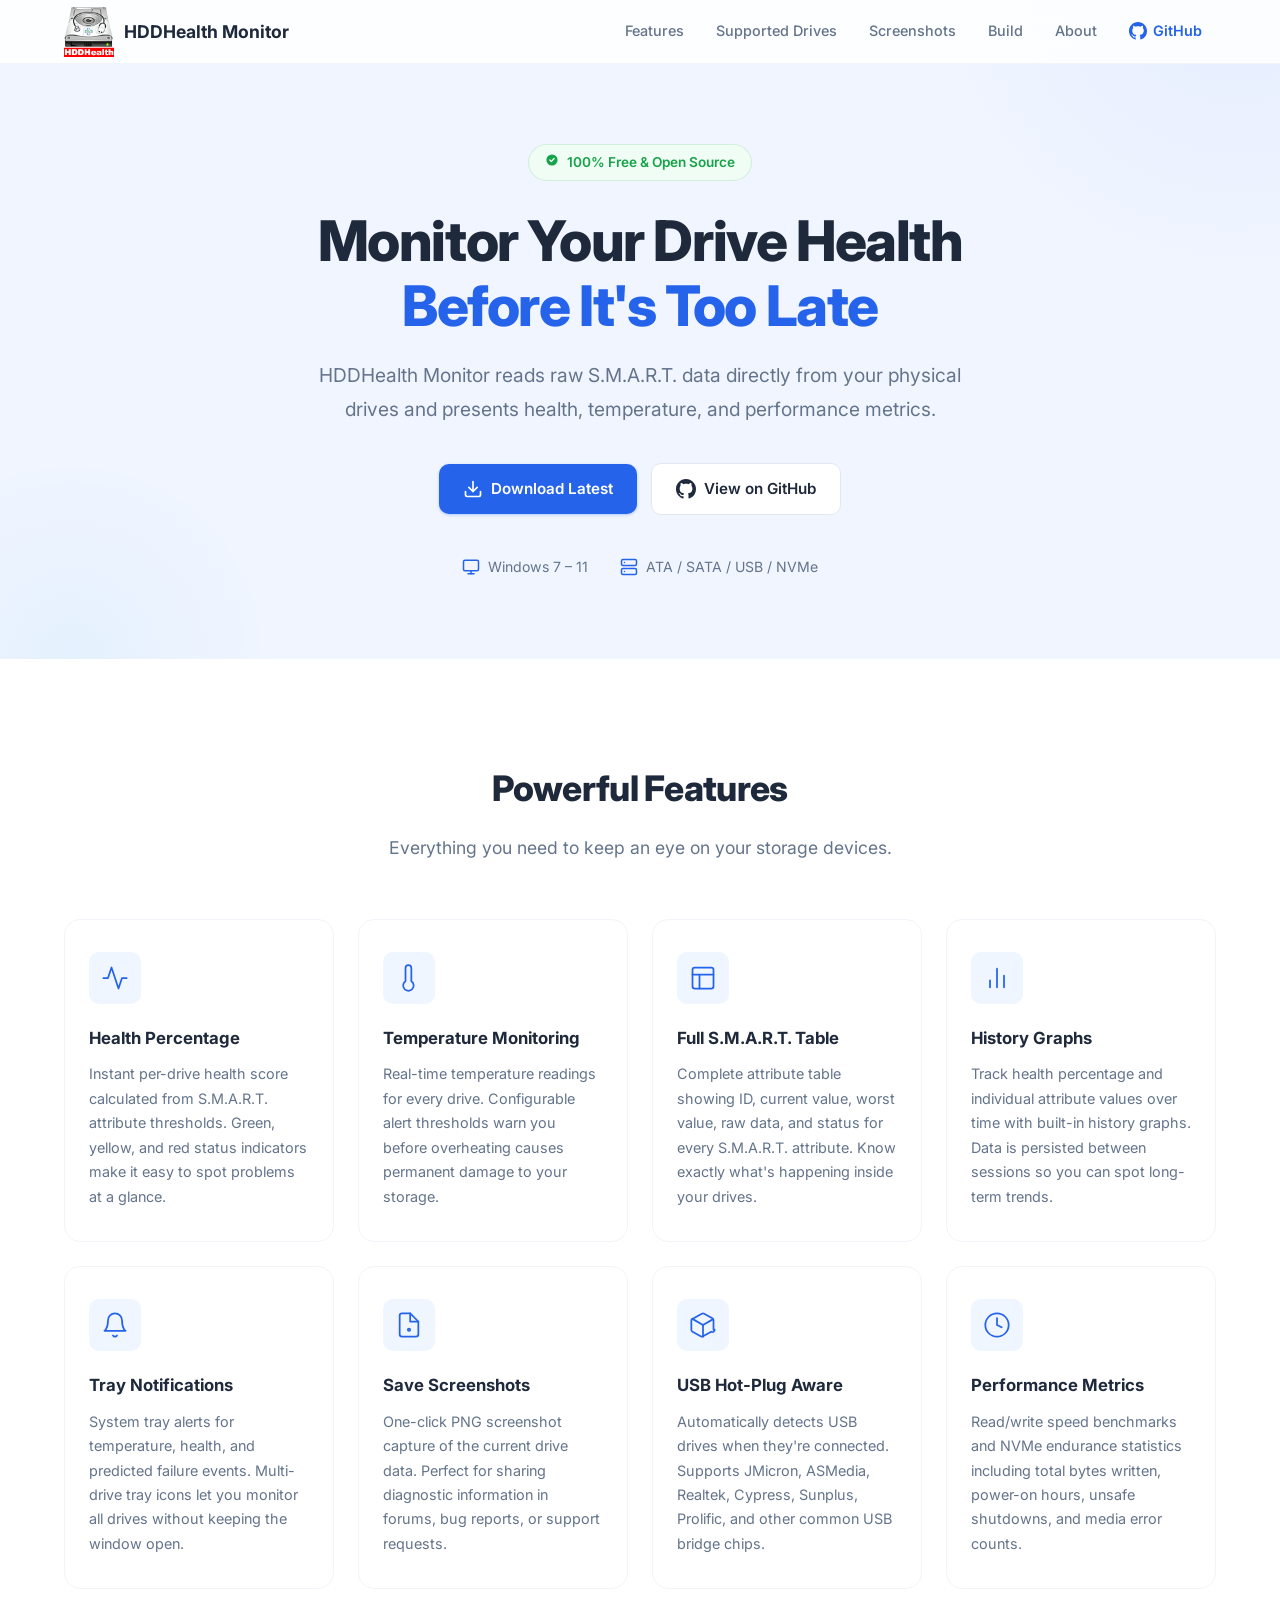
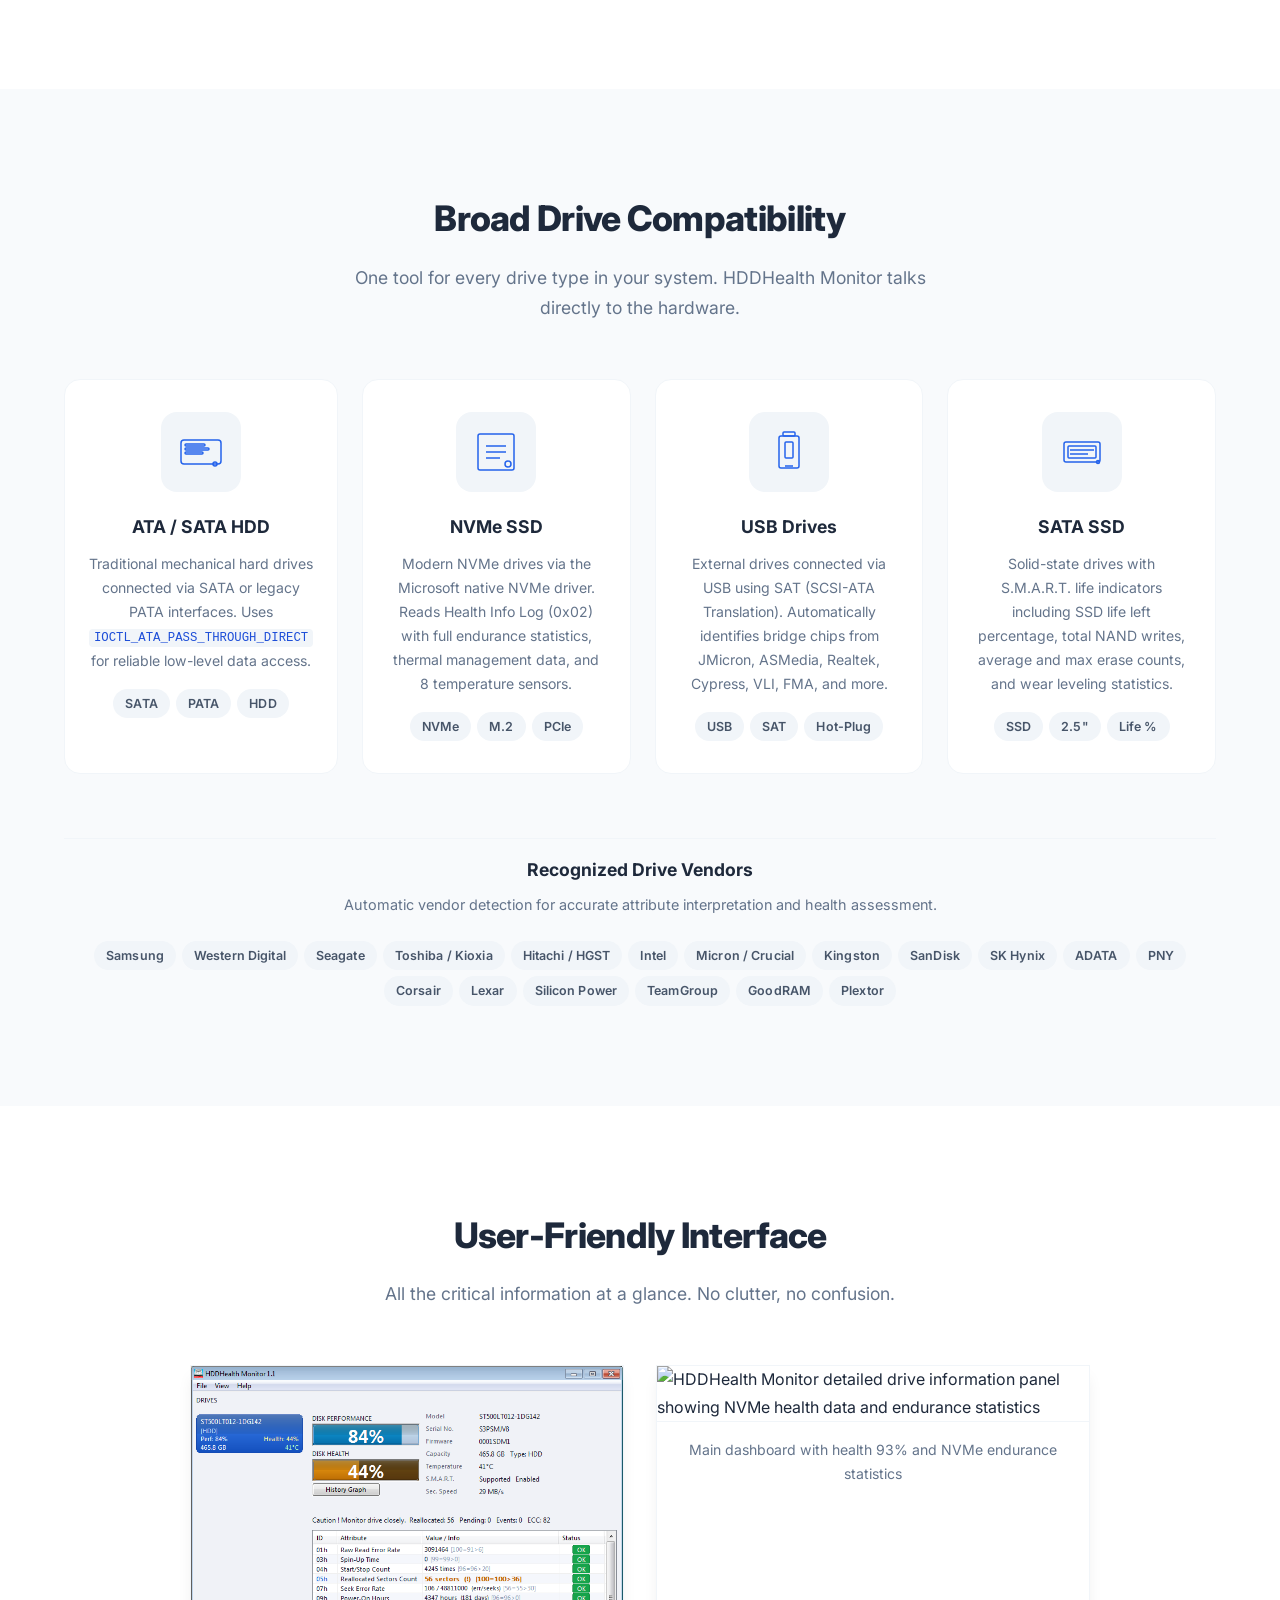
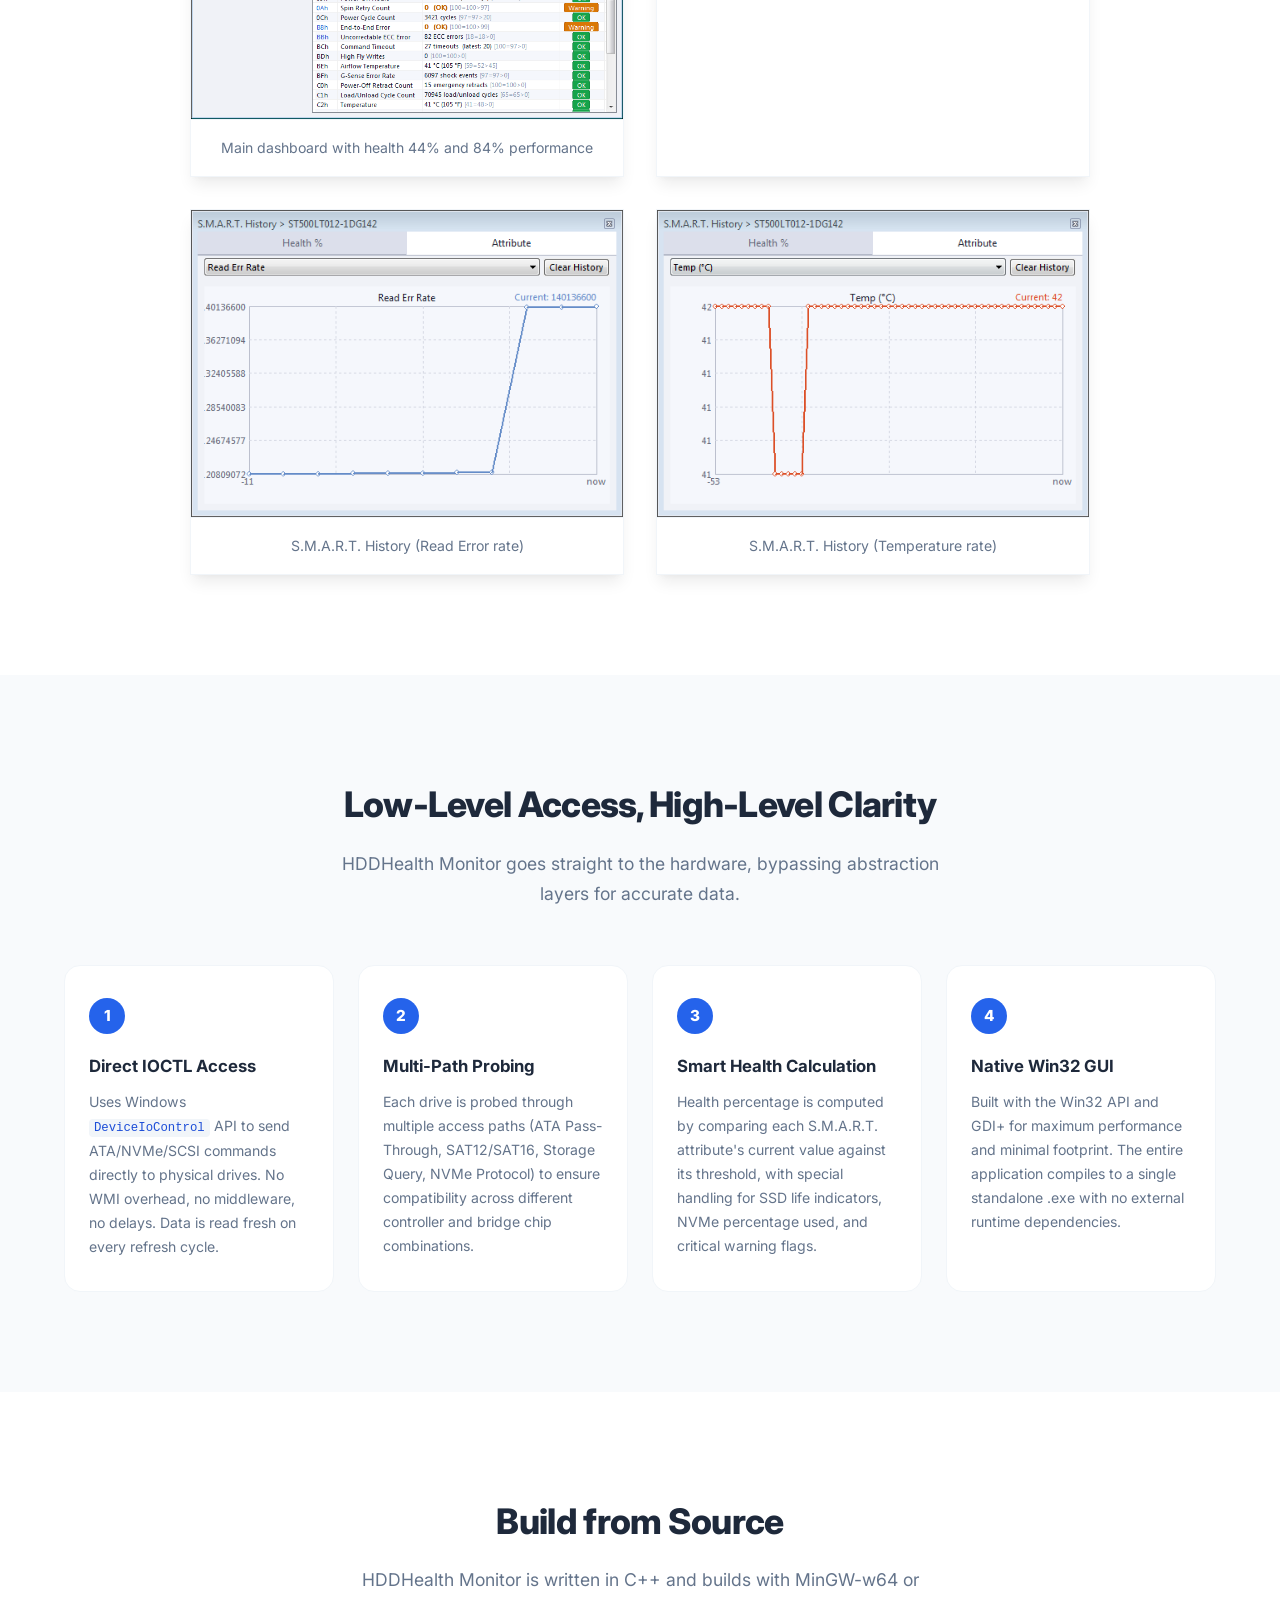
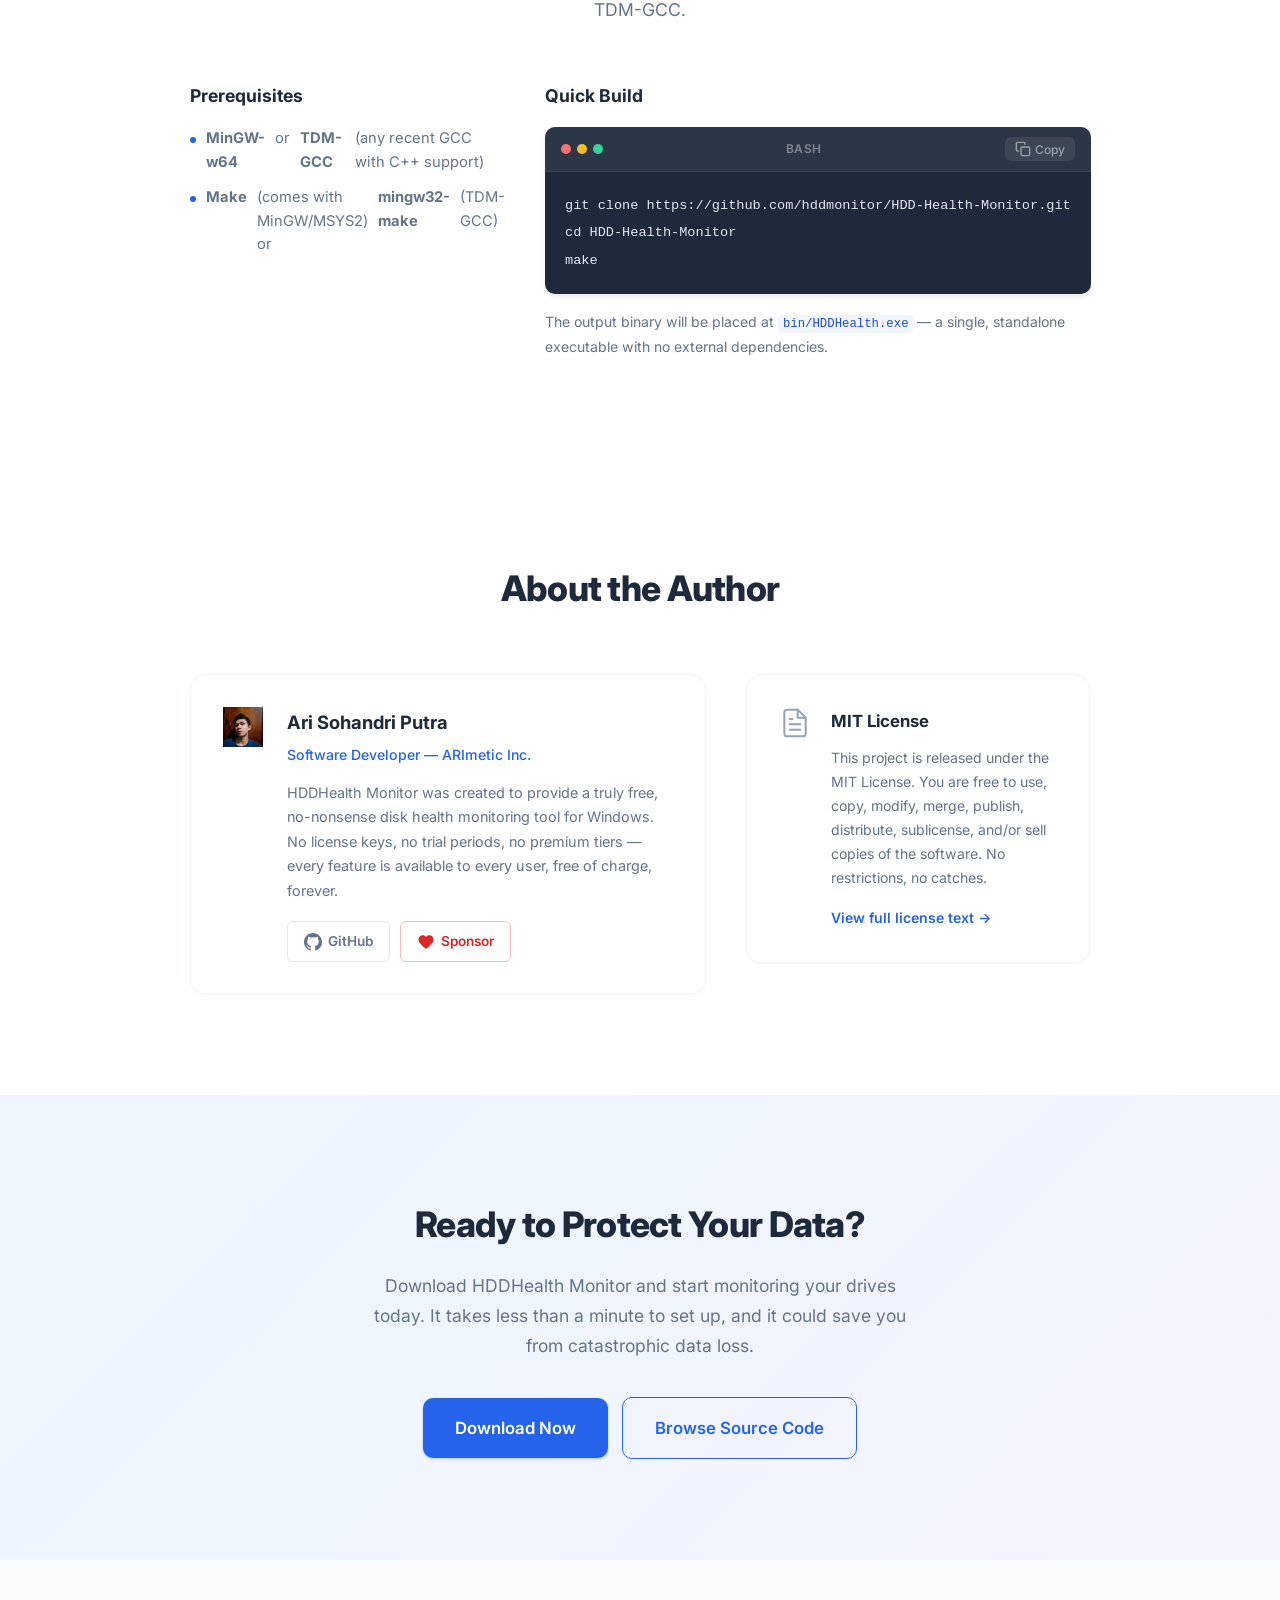
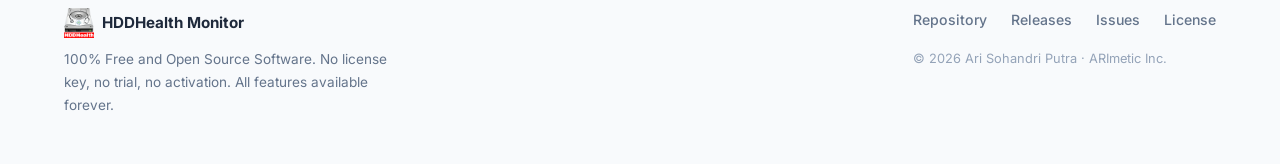
==== index.html @ 13bde9e0 "new web 1.1" ====
<!DOCTYPE html>
<html lang="en">
<head>
  <meta charset="UTF-8" />
  <meta name="viewport" content="width=device-width, initial-scale=1.0" />
  <meta http-equiv="X-UA-Compatible" content="IE=edge" />
  <title>Free Open-Source S.M.A.R.T. Health Monitor for Windows - HDDHealth Monitor</title>
  <meta name="description" content="HDDHealth Monitor is a 100% free and open-source Windows utility that reads raw S.M.A.R.T. data from ATA/SATA, USB, and NVMe drives. Monitor disk health, temperature, and performance with real-time alerts and history graphs." />
  <meta name="keywords" content="HDD health monitor, S.M.A.R.T., disk health, NVMe monitor, SSD health, hard drive monitor, Windows disk utility, open source, free disk health, ATA SMART, USB drive monitor, disk temperature" />
  <meta name="author" content="Ari Sohandri Putra" />
  <meta name="robots" content="index, follow" />
  <link rel="canonical" href="https://hddmonitor.github.io/" />
  <link rel="icon" type="image/png" href="logo.png">
  <meta property="og:type" content="website" />
  <meta property="og:url" content="https://hddmonitor.github.io/" />
  <meta property="og:title" content="HDDHealth Monitor — Free Open-Source S.M.A.R.T. Health Monitor" />
  <meta property="og:description" content="Monitor ATA/SATA, USB, and NVMe drive health with S.M.A.R.T. data. 100% free and open-source for Windows." />
  <meta property="og:image" content="https://hddmonitor.github.io/mainwindow.png" />
  <meta property="og:site_name" content="HDDHealth Monitor" />
  <meta name="twitter:card" content="summary_large_image" />
  <meta name="twitter:title" content="HDDHealth Monitor — Free Open-Source S.M.A.R.T. Health Monitor" />
  <meta name="twitter:description" content="Monitor ATA/SATA, USB, and NVMe drive health with S.M.A.R.T. data. 100% free and open-source for Windows." />
  <script type="application/ld+json">
  {
    "@context": "https://schema.org",
    "@type": "SoftwareApplication",
    "name": "HDDHealth Monitor",
    "applicationCategory": "UtilitiesApplication",
    "operatingSystem": "Windows 7 or later",
    "description": "A free and open-source Windows utility that reads raw S.M.A.R.T. data from physical drives and presents health, temperature, and performance metrics through a clean modern GUI.",
    "author": {
      "@type": "Person",
      "name": "Ari Sohandri Putra",
      "url": "https://github.com/arisohandriputra"
    },
    "license": "https://opensource.org/licenses/MIT",
    "programmingLanguage": "C++",
    "offers": {
      "@type": "Offer",
      "price": "0",
      "priceCurrency": "USD"
    },
    "isAccessibleForFree": true,
    "softwareVersion": "1.0",
    "url": "https://hddmonitor.github.io/",
    "screenshot": "https://github.com/user-attachments/assets/974c3d26-8544-43a2-957b-915e312c5bc6"
  }
  </script>

  <link rel="icon" type="image/x-icon" href="favicon.ico" />
  <link rel="stylesheet" href="style.css" />
  <link rel="preconnect" href="https://fonts.googleapis.com" />
  <link rel="preconnect" href="https://fonts.gstatic.com" crossorigin />
  <link href="https://fonts.googleapis.com/css2?family=Inter:wght@400;500;600;700;800&display=swap" rel="stylesheet" />
</head>
<body>
  <a href="#main-content" class="skip-link">Skip to main content</a>
  <nav class="navbar" id="navbar" role="navigation" aria-label="Main navigation">
    <div class="container nav-container">
      <a href="#" class="nav-brand" aria-label="HDDHealth Monitor Home">
        <img src="logo.png" width="50">
        <span class="nav-title">HDDHealth Monitor</span>
      </a>

      <button class="nav-toggle" id="navToggle" aria-label="Toggle navigation menu" aria-expanded="false" aria-controls="navMenu">
        <span class="hamburger"></span>
      </button>

      <ul class="nav-menu" id="navMenu" role="menubar">
        <li role="none"><a href="#features" class="nav-link" role="menuitem">Features</a></li>
        <li role="none"><a href="#drives" class="nav-link" role="menuitem">Supported Drives</a></li>
        <li role="none"><a href="#screenshots" class="nav-link" role="menuitem">Screenshots</a></li>
        <li role="none"><a href="#build" class="nav-link" role="menuitem">Build</a></li>
        <li role="none"><a href="#about" class="nav-link" role="menuitem">About</a></li>
        <li role="none">
          <a href="https://github.com/hddmonitor/HDD-Health-Monitor" class="nav-link nav-cta" role="menuitem" target="_blank" rel="noopener noreferrer">
            <svg viewBox="0 0 24 24" width="18" height="18" fill="currentColor" aria-hidden="true"><path d="M12 0C5.37 0 0 5.37 0 12c0 5.31 3.435 9.795 8.205 11.385.6.105.825-.255.825-.57 0-.285-.015-1.23-.015-2.235-3.015.555-3.795-.735-4.035-1.41-.135-.345-.72-1.41-1.23-1.695-.42-.225-1.02-.78-.015-.795.945-.015 1.62.87 1.845 1.23 1.08 1.815 2.805 1.305 3.495.99.105-.78.42-1.305.765-1.605-2.67-.3-5.46-1.335-5.46-5.925 0-1.305.465-2.385 1.23-3.225-.12-.3-.54-1.53.12-3.18 0 0 1.005-.315 3.3 1.23.96-.27 1.98-.405 3-.405s2.04.135 3 .405c2.295-1.56 3.3-1.23 3.3-1.23.66 1.65.24 2.88.12 3.18.765.84 1.23 1.905 1.23 3.225 0 4.605-2.805 5.625-5.475 5.925.435.375.81 1.095.81 2.22 0 1.605-.015 2.895-.015 3.3 0 .315.225.69.825.57A12.02 12.02 0 0024 12c0-6.63-5.37-12-12-12z"/></svg>
            GitHub
          </a>
        </li>
      </ul>
    </div>
  </nav>

  <!-- Main Content -->
  <main id="main-content">
    <!-- Hero Section -->
    <section class="hero" id="hero" aria-labelledby="hero-title">
      <div class="container">
        <div class="hero-badge">
          <span class="badge-icon" aria-hidden="true">
            <svg viewBox="0 0 20 20" width="14" height="14" fill="currentColor"><path fill-rule="evenodd" d="M10 18a8 8 0 100-16 8 8 0 000 16zm3.707-9.293a1 1 0 00-1.414-1.414L9 10.586 7.707 9.293a1 1 0 00-1.414 1.414l2 2a1 1 0 001.414 0l4-4z" clip-rule="evenodd"/></svg>
          </span>
          100% Free &amp; Open Source
        </div>

        <h1 class="hero-title" id="hero-title">
          Monitor Your Drive Health<br />
          <span class="hero-title-accent">Before It's Too Late</span>
        </h1>

        <p class="hero-subtitle">
          HDDHealth Monitor reads raw S.M.A.R.T. data directly from your physical drives
          and presents health, temperature, and performance metrics.
        </p>

        <div class="hero-actions">
          <a href="https://github.com/hddmonitor/HDD-Health-Monitor/releases" class="btn btn-primary" target="_blank" rel="noopener noreferrer">
            <svg viewBox="0 0 24 24" width="20" height="20" fill="none" stroke="currentColor" stroke-width="2" stroke-linecap="round" stroke-linejoin="round" aria-hidden="true"><path d="M21 15v4a2 2 0 01-2 2H5a2 2 0 01-2-2v-4"/><polyline points="7 10 12 15 17 10"/><line x1="12" y1="15" x2="12" y2="3"/></svg>
            Download Latest
          </a>
          <a href="https://github.com/hddmonitor/HDD-Health-Monitor" class="btn btn-secondary" target="_blank" rel="noopener noreferrer">
            <svg viewBox="0 0 24 24" width="20" height="20" fill="currentColor" aria-hidden="true"><path d="M12 0C5.37 0 0 5.37 0 12c0 5.31 3.435 9.795 8.205 11.385.6.105.825-.255.825-.57 0-.285-.015-1.23-.015-2.235-3.015.555-3.795-.735-4.035-1.41-.135-.345-.72-1.41-1.23-1.695-.42-.225-1.02-.78-.015-.795.945-.015 1.62.87 1.845 1.23 1.08 1.815 2.805 1.305 3.495.99.105-.78.42-1.305.765-1.605-2.67-.3-5.46-1.335-5.46-5.925 0-1.305.465-2.385 1.23-3.225-.12-.3-.54-1.53.12-3.18 0 0 1.005-.315 3.3 1.23.96-.27 1.98-.405 3-.405s2.04.135 3 .405c2.295-1.56 3.3-1.23 3.3-1.23.66 1.65.24 2.88.12 3.18.765.84 1.23 1.905 1.23 3.225 0 4.605-2.805 5.625-5.475 5.925.435.375.81 1.095.81 2.22 0 1.605-.015 2.895-.015 3.3 0 .315.225.69.825.57A12.02 12.02 0 0024 12c0-6.63-5.37-12-12-12z"/></svg>
            View on GitHub
          </a>
        </div>

        <div class="hero-meta">
          <div class="hero-meta-item">
            <svg viewBox="0 0 24 24" width="18" height="18" fill="none" stroke="currentColor" stroke-width="2" stroke-linecap="round" stroke-linejoin="round" aria-hidden="true"><rect x="2" y="3" width="20" height="14" rx="2" ry="2"/><line x1="8" y1="21" x2="16" y2="21"/><line x1="12" y1="17" x2="12" y2="21"/></svg>
            <span>Windows 7 &ndash; 11</span>
          </div>
          <div class="hero-meta-item">
            <svg viewBox="0 0 24 24" width="18" height="18" fill="none" stroke="currentColor" stroke-width="2" stroke-linecap="round" stroke-linejoin="round" aria-hidden="true"><rect x="2" y="2" width="20" height="8" rx="2" ry="2"/><rect x="2" y="14" width="20" height="8" rx="2" ry="2"/><line x1="6" y1="6" x2="6.01" y2="6"/><line x1="6" y1="18" x2="6.01" y2="18"/></svg>
            <span>ATA / SATA / USB / NVMe</span>
          </div>
        </div>
      </div>
    </section>

    <!-- Features Section -->
    <section class="features" id="features" aria-labelledby="features-title">
      <div class="container">
        <div class="section-header">
          <h2 class="section-title" id="features-title">Powerful Features</h2>
          <p class="section-subtitle">Everything you need to keep an eye on your storage devices.</p>
        </div>

        <div class="features-grid">
          <!-- Feature 1 -->
          <article class="feature-card">
            <div class="feature-icon" aria-hidden="true">
              <svg viewBox="0 0 24 24" width="28" height="28" fill="none" stroke="currentColor" stroke-width="1.5" stroke-linecap="round" stroke-linejoin="round"><path d="M22 12h-4l-3 9L9 3l-3 9H2"/></svg>
            </div>
            <h3 class="feature-title">Health Percentage</h3>
            <p class="feature-desc">Instant per-drive health score calculated from S.M.A.R.T. attribute thresholds. Green, yellow, and red status indicators make it easy to spot problems at a glance.</p>
          </article>

          <!-- Feature 2 -->
          <article class="feature-card">
            <div class="feature-icon" aria-hidden="true">
              <svg viewBox="0 0 24 24" width="28" height="28" fill="none" stroke="currentColor" stroke-width="1.5" stroke-linecap="round" stroke-linejoin="round"><path d="M14 14.76V3.5a2.5 2.5 0 00-5 0v11.26a4.5 4.5 0 105 0z"/></svg>
            </div>
            <h3 class="feature-title">Temperature Monitoring</h3>
            <p class="feature-desc">Real-time temperature readings for every drive. Configurable alert thresholds warn you before overheating causes permanent damage to your storage.</p>
          </article>

          <!-- Feature 3 -->
          <article class="feature-card">
            <div class="feature-icon" aria-hidden="true">
              <svg viewBox="0 0 24 24" width="28" height="28" fill="none" stroke="currentColor" stroke-width="1.5" stroke-linecap="round" stroke-linejoin="round"><rect x="3" y="3" width="18" height="18" rx="2"/><path d="M3 9h18M9 21V9"/></svg>
            </div>
            <h3 class="feature-title">Full S.M.A.R.T. Table</h3>
            <p class="feature-desc">Complete attribute table showing ID, current value, worst value, raw data, and status for every S.M.A.R.T. attribute. Know exactly what's happening inside your drives.</p>
          </article>

          <!-- Feature 4 -->
          <article class="feature-card">
            <div class="feature-icon" aria-hidden="true">
              <svg viewBox="0 0 24 24" width="28" height="28" fill="none" stroke="currentColor" stroke-width="1.5" stroke-linecap="round" stroke-linejoin="round"><path d="M18 20V10M12 20V4M6 20v-6"/></svg>
            </div>
            <h3 class="feature-title">History Graphs</h3>
            <p class="feature-desc">Track health percentage and individual attribute values over time with built-in history graphs. Data is persisted between sessions so you can spot long-term trends.</p>
          </article>

          <!-- Feature 5 -->
          <article class="feature-card">
            <div class="feature-icon" aria-hidden="true">
              <svg viewBox="0 0 24 24" width="28" height="28" fill="none" stroke="currentColor" stroke-width="1.5" stroke-linecap="round" stroke-linejoin="round"><path d="M18 8A6 6 0 006 8c0 7-3 9-3 9h18s-3-2-3-9"/><path d="M13.73 21a2 2 0 01-3.46 0"/></svg>
            </div>
            <h3 class="feature-title">Tray Notifications</h3>
            <p class="feature-desc">System tray alerts for temperature, health, and predicted failure events. Multi-drive tray icons let you monitor all drives without keeping the window open.</p>
          </article>

          <!-- Feature 6 -->
          <article class="feature-card">
            <div class="feature-icon" aria-hidden="true">
              <svg viewBox="0 0 24 24" width="28" height="28" fill="none" stroke="currentColor" stroke-width="1.5" stroke-linecap="round" stroke-linejoin="round"><path d="M13 2H6a2 2 0 00-2 2v16a2 2 0 002 2h12a2 2 0 002-2V9z"/><polyline points="13 2 13 9 20 9"/><circle cx="12" cy="16" r="1"/></svg>
            </div>
            <h3 class="feature-title">Save Screenshots</h3>
            <p class="feature-desc">One-click PNG screenshot capture of the current drive data. Perfect for sharing diagnostic information in forums, bug reports, or support requests.</p>
          </article>

          <!-- Feature 7 -->
          <article class="feature-card">
            <div class="feature-icon" aria-hidden="true">
              <svg viewBox="0 0 24 24" width="28" height="28" fill="none" stroke="currentColor" stroke-width="1.5" stroke-linecap="round" stroke-linejoin="round"><path d="M21 16V8a2 2 0 00-1-1.73l-7-4a2 2 0 00-2 0l-7 4A2 2 0 002 8v8a2 2 0 001 1.73l7 4a2 2 0 002 0l7-4A2 2 0 0022 16z"/><polyline points="3.27 6.96 12 12.01 20.73 6.96"/><line x1="12" y1="22.08" x2="12" y2="12"/></svg>
            </div>
            <h3 class="feature-title">USB Hot-Plug Aware</h3>
            <p class="feature-desc">Automatically detects USB drives when they're connected. Supports JMicron, ASMedia, Realtek, Cypress, Sunplus, Prolific, and other common USB bridge chips.</p>
          </article>

          <!-- Feature 8 -->
          <article class="feature-card">
            <div class="feature-icon" aria-hidden="true">
              <svg viewBox="0 0 24 24" width="28" height="28" fill="none" stroke="currentColor" stroke-width="1.5" stroke-linecap="round" stroke-linejoin="round"><circle cx="12" cy="12" r="10"/><polyline points="12 6 12 12 16 14"/></svg>
            </div>
            <h3 class="feature-title">Performance Metrics</h3>
            <p class="feature-desc">Read/write speed benchmarks and NVMe endurance statistics including total bytes written, power-on hours, unsafe shutdowns, and media error counts.</p>
          </article>
        </div>
      </div>
    </section>

    <!-- Supported Drives Section -->
    <section class="drives" id="drives" aria-labelledby="drives-title">
      <div class="container">
        <div class="section-header">
          <h2 class="section-title" id="drives-title">Broad Drive Compatibility</h2>
          <p class="section-subtitle">One tool for every drive type in your system. HDDHealth Monitor talks directly to the hardware.</p>
        </div>

        <div class="drives-grid">
          <!-- ATA/SATA -->
          <article class="drive-card">
            <div class="drive-icon" aria-hidden="true">
              <svg viewBox="0 0 48 48" width="48" height="48" fill="none" stroke="currentColor" stroke-width="1.5"><rect x="4" y="12" width="40" height="24" rx="3"/><circle cx="38" cy="36" r="2"/><rect x="8" y="16" width="20" height="2" rx="1"/><rect x="8" y="20" width="24" height="2" rx="1"/><rect x="8" y="24" width="18" height="2" rx="1"/></svg>
            </div>
            <h3 class="drive-title">ATA / SATA HDD</h3>
            <p class="drive-desc">Traditional mechanical hard drives connected via SATA or legacy PATA interfaces. Uses <code>IOCTL_ATA_PASS_THROUGH_DIRECT</code> for reliable low-level data access.</p>
            <div class="drive-tags">
              <span class="tag">SATA</span>
              <span class="tag">PATA</span>
              <span class="tag">HDD</span>
            </div>
          </article>

          <!-- NVMe -->
          <article class="drive-card">
            <div class="drive-icon" aria-hidden="true">
              <svg viewBox="0 0 48 48" width="48" height="48" fill="none" stroke="currentColor" stroke-width="1.5"><rect x="6" y="6" width="36" height="36" rx="2"/><path d="M14 18h20M14 24h20M14 30h14"/><circle cx="36" cy="36" r="3"/></svg>
            </div>
            <h3 class="drive-title">NVMe SSD</h3>
            <p class="drive-desc">Modern NVMe drives via the Microsoft native NVMe driver. Reads Health Info Log (0x02) with full endurance statistics, thermal management data, and 8 temperature sensors.</p>
            <div class="drive-tags">
              <span class="tag">NVMe</span>
              <span class="tag">M.2</span>
              <span class="tag">PCIe</span>
            </div>
          </article>

          <!-- USB -->
          <article class="drive-card">
            <div class="drive-icon" aria-hidden="true">
              <svg viewBox="0 0 48 48" width="48" height="48" fill="none" stroke="currentColor" stroke-width="1.5"><rect x="14" y="8" width="20" height="32" rx="2"/><rect x="18" y="4" width="12" height="4" rx="1"/><line x1="20" y1="38" x2="28" y2="38"/><rect x="20" y="14" width="8" height="16" rx="1"/></svg>
            </div>
            <h3 class="drive-title">USB Drives</h3>
            <p class="drive-desc">External drives connected via USB using SAT (SCSI-ATA Translation). Automatically identifies bridge chips from JMicron, ASMedia, Realtek, Cypress, VLI, FMA, and more.</p>
            <div class="drive-tags">
              <span class="tag">USB</span>
              <span class="tag">SAT</span>
              <span class="tag">Hot-Plug</span>
            </div>
          </article>

          <!-- SATA SSD -->
          <article class="drive-card">
            <div class="drive-icon" aria-hidden="true">
              <svg viewBox="0 0 48 48" width="48" height="48" fill="none" stroke="currentColor" stroke-width="1.5"><rect x="6" y="14" width="36" height="20" rx="2"/><rect x="10" y="18" width="28" height="12" rx="1"/><line x1="12" y1="22" x2="36" y2="22"/><line x1="12" y1="26" x2="30" y2="26"/><circle cx="40" cy="34" r="1.5"/></svg>
            </div>
            <h3 class="drive-title">SATA SSD</h3>
            <p class="drive-desc">Solid-state drives with S.M.A.R.T. life indicators including SSD life left percentage, total NAND writes, average and max erase counts, and wear leveling statistics.</p>
            <div class="drive-tags">
              <span class="tag">SSD</span>
              <span class="tag">2.5"</span>
              <span class="tag">Life %</span>
            </div>
          </article>
        </div>

        <!-- Vendor Support -->
        <div class="vendor-section">
          <h3 class="vendor-title">Recognized Drive Vendors</h3>
          <p class="vendor-desc">Automatic vendor detection for accurate attribute interpretation and health assessment.</p>
          <div class="vendor-tags">
            <span class="vendor-tag">Samsung</span>
            <span class="vendor-tag">Western Digital</span>
            <span class="vendor-tag">Seagate</span>
            <span class="vendor-tag">Toshiba / Kioxia</span>
            <span class="vendor-tag">Hitachi / HGST</span>
            <span class="vendor-tag">Intel</span>
            <span class="vendor-tag">Micron / Crucial</span>
            <span class="vendor-tag">Kingston</span>
            <span class="vendor-tag">SanDisk</span>
            <span class="vendor-tag">SK Hynix</span>
            <span class="vendor-tag">ADATA</span>
            <span class="vendor-tag">PNY</span>
            <span class="vendor-tag">Corsair</span>
            <span class="vendor-tag">Lexar</span>
            <span class="vendor-tag">Silicon Power</span>
            <span class="vendor-tag">TeamGroup</span>
            <span class="vendor-tag">GoodRAM</span>
            <span class="vendor-tag">Plextor</span>
          </div>
        </div>
      </div>
    </section>

    <!-- Screenshots Section -->
    <section class="screenshots" id="screenshots" aria-labelledby="screenshots-title">
      <div class="container">
        <div class="section-header">
          <h2 class="section-title" id="screenshots-title">User-Friendly Interface</h2>
          <p class="section-subtitle">All the critical information at a glance. No clutter, no confusion.</p>
        </div>

        <div class="screenshots-grid">
          <figure class="screenshot-card">
            <img src="mainwindow.png" alt="HDDHealth Monitor main window showing drive health percentage, S.M.A.R.T. attributes table, and system tray integration" loading="lazy" width="379" height="auto" />
            <figcaption>Main dashboard with health 44% and 84% performance</figcaption>
          </figure>
          <figure class="screenshot-card">
            <img src="https://github.com/user-attachments/assets/5e2d8ec2-0d8b-438c-aec3-5ef92378cc50" alt="HDDHealth Monitor detailed drive information panel showing NVMe health data and endurance statistics" loading="lazy" width="379" height="auto" />
            <figcaption>Main dashboard with health 93% and NVMe endurance statistics</figcaption>
          </figure>
          <figure class="screenshot-card">
            <img src="historygraph.PNG" alt="HDDHealth Monitor detailed drive information panel showing NVMe health data and endurance statistics" loading="lazy" height="auto" />
            <figcaption>S.M.A.R.T. History (Read Error rate)</figcaption>
          </figure>
          <figure class="screenshot-card">
            <img src="temphistory.PNG" alt="HDDHealth Monitor detailed drive information panel showing NVMe health data and endurance statistics" loading="lazy" height="auto" />
            <figcaption>S.M.A.R.T. History (Temperature rate)</figcaption>
          </figure>
        </div>
      </div>
    </section>

    <section class="technical" id="technical" aria-labelledby="technical-title">
      <div class="container">
        <div class="section-header">
          <h2 class="section-title" id="technical-title">Low-Level Access, High-Level Clarity</h2>
          <p class="section-subtitle">HDDHealth Monitor goes straight to the hardware, bypassing abstraction layers for accurate data.</p>
        </div>

        <div class="tech-grid">
          <article class="tech-card">
            <div class="tech-step" aria-hidden="true">1</div>
            <h3 class="tech-title">Direct IOCTL Access</h3>
            <p class="tech-desc">Uses Windows <code>DeviceIoControl</code> API to send ATA/NVMe/SCSI commands directly to physical drives. No WMI overhead, no middleware, no delays. Data is read fresh on every refresh cycle.</p>
          </article>
          <article class="tech-card">
            <div class="tech-step" aria-hidden="true">2</div>
            <h3 class="tech-title">Multi-Path Probing</h3>
            <p class="tech-desc">Each drive is probed through multiple access paths (ATA Pass-Through, SAT12/SAT16, Storage Query, NVMe Protocol) to ensure compatibility across different controller and bridge chip combinations.</p>
          </article>
          <article class="tech-card">
            <div class="tech-step" aria-hidden="true">3</div>
            <h3 class="tech-title">Smart Health Calculation</h3>
            <p class="tech-desc">Health percentage is computed by comparing each S.M.A.R.T. attribute's current value against its threshold, with special handling for SSD life indicators, NVMe percentage used, and critical warning flags.</p>
          </article>
          <article class="tech-card">
            <div class="tech-step" aria-hidden="true">4</div>
            <h3 class="tech-title">Native Win32 GUI</h3>
            <p class="tech-desc">Built with the Win32 API and GDI+ for maximum performance and minimal footprint. The entire application compiles to a single standalone .exe with no external runtime dependencies.</p>
          </article>
        </div>
      </div>
    </section>

    <!-- Build Section -->
    <section class="build" id="build" aria-labelledby="build-title">
      <div class="container">
        <div class="section-header">
          <h2 class="section-title" id="build-title">Build from Source</h2>
          <p class="section-subtitle">HDDHealth Monitor is written in C++ and builds with MinGW-w64 or TDM-GCC.</p>
        </div>

        <div class="build-content">
          <div class="build-requirements">
            <h3>Prerequisites</h3>
            <ul>
              <li><strong>MinGW-w64</strong> or <strong>TDM-GCC</strong> (any recent GCC with C++ support)</li>
              <li><strong>Make</strong> (comes with MinGW/MSYS2) or <strong>mingw32-make</strong> (TDM-GCC)</li>
            </ul>
          </div>

          <div class="build-steps">
            <h3>Quick Build</h3>
            <div class="code-block">
              <div class="code-header">
                <span class="code-dots" aria-hidden="true">
                  <span></span><span></span><span></span>
                </span>
                <span class="code-lang">bash</span>
                <button class="code-copy" data-code="git clone https://github.com/hddmonitor/HDD-Health-Monitor.git&#10;cd HDD-Health-Monitor&#10;make" aria-label="Copy build commands to clipboard">
                  <svg viewBox="0 0 24 24" width="16" height="16" fill="none" stroke="currentColor" stroke-width="2" stroke-linecap="round" stroke-linejoin="round"><rect x="9" y="9" width="13" height="13" rx="2" ry="2"/><path d="M5 15H4a2 2 0 01-2-2V4a2 2 0 012-2h9a2 2 0 012 2v1"/></svg>
                  Copy
                </button>
              </div>
              <pre><code>git clone https://github.com/hddmonitor/HDD-Health-Monitor.git
cd HDD-Health-Monitor
make</code></pre>
            </div>
            <p class="build-note">The output binary will be placed at <code>bin/HDDHealth.exe</code> &mdash; a single, standalone executable with no external dependencies.</p>
          </div>
        </div>
      </div>
    </section>

   

    <!-- About / Author Section -->
    <section class="about" id="about" aria-labelledby="about-title">
      <div class="container">
        <div class="section-header">
          <h2 class="section-title" id="about-title">About the Author</h2>
        </div>

        <div class="about-content">
          <div class="about-card">
            <div class="about-avatar" aria-hidden="true">
              <img src="avatar.png" width="40">
            </div>
            <div class="about-info">
              <h3 class="about-name">Ari Sohandri Putra</h3>
              <p class="about-role">Software Developer &mdash; ARImetic Inc.</p>
              <p class="about-bio">HDDHealth Monitor was created to provide a truly free, no-nonsense disk health monitoring tool for Windows. No license keys, no trial periods, no premium tiers &mdash; every feature is available to every user, free of charge, forever.</p>
              <div class="about-links">
                <a href="https://github.com/arisohandriputra" class="about-link" target="_blank" rel="noopener noreferrer">
                  <svg viewBox="0 0 24 24" width="18" height="18" fill="currentColor" aria-hidden="true"><path d="M12 0C5.37 0 0 5.37 0 12c0 5.31 3.435 9.795 8.205 11.385.6.105.825-.255.825-.57 0-.285-.015-1.23-.015-2.235-3.015.555-3.795-.735-4.035-1.41-.135-.345-.72-1.41-1.23-1.695-.42-.225-1.02-.78-.015-.795.945-.015 1.62.87 1.845 1.23 1.08 1.815 2.805 1.305 3.495.99.105-.78.42-1.305.765-1.605-2.67-.3-5.46-1.335-5.46-5.925 0-1.305.465-2.385 1.23-3.225-.12-.3-.54-1.53.12-3.18 0 0 1.005-.315 3.3 1.23.96-.27 1.98-.405 3-.405s2.04.135 3 .405c2.295-1.56 3.3-1.23 3.3-1.23.66 1.65.24 2.88.12 3.18.765.84 1.23 1.905 1.23 3.225 0 4.605-2.805 5.625-5.475 5.925.435.375.81 1.095.81 2.22 0 1.605-.015 2.895-.015 3.3 0 .315.225.69.825.57A12.02 12.02 0 0024 12c0-6.63-5.37-12-12-12z"/></svg>
                  GitHub
                </a>
                <a href="https://github.com/sponsors/arisohandriputra/" class="about-link about-link-sponsor" target="_blank" rel="noopener noreferrer">
                  <svg viewBox="0 0 24 24" width="18" height="18" fill="currentColor" aria-hidden="true"><path d="M12 21.35l-1.45-1.32C5.4 15.36 2 12.28 2 8.5 2 5.42 4.42 3 7.5 3c1.74 0 3.41.81 4.5 2.09C13.09 3.81 14.76 3 16.5 3 19.58 3 22 5.42 22 8.5c0 3.78-3.4 6.86-8.55 11.54L12 21.35z"/></svg>
                  Sponsor
                </a>
              </div>
            </div>
          </div>

          <div class="license-card">
            <div class="license-icon" aria-hidden="true">
              <svg viewBox="0 0 24 24" width="32" height="32" fill="none" stroke="currentColor" stroke-width="1.5" stroke-linecap="round" stroke-linejoin="round"><path d="M14 2H6a2 2 0 00-2 2v16a2 2 0 002 2h12a2 2 0 002-2V8z"/><polyline points="14 2 14 8 20 8"/><line x1="16" y1="13" x2="8" y2="13"/><line x1="16" y1="17" x2="8" y2="17"/><polyline points="10 9 9 9 8 9"/></svg>
            </div>
            <div>
              <h3 class="license-title">MIT License</h3>
              <p class="license-desc">This project is released under the MIT License. You are free to use, copy, modify, merge, publish, distribute, sublicense, and/or sell copies of the software. No restrictions, no catches.</p>
              <a href="https://github.com/hddmonitor/HDD-Health-Monitor/blob/main/LICENSE" class="license-link" target="_blank" rel="noopener noreferrer">View full license text &rarr;</a>
            </div>
          </div>
        </div>
      </div>
    </section>

    <!-- CTA Section -->
    <section class="cta" aria-labelledby="cta-title">
      <div class="container">
        <h2 class="cta-title" id="cta-title">Ready to Protect Your Data?</h2>
        <p class="cta-desc">Download HDDHealth Monitor and start monitoring your drives today. It takes less than a minute to set up, and it could save you from catastrophic data loss.</p>
        <div class="cta-actions">
          <a href="https://github.com/hddmonitor/HDD-Health-Monitor/releases" class="btn btn-primary btn-large" target="_blank" rel="noopener noreferrer">
            Download Now
          </a>
          <a href="https://github.com/hddmonitor/HDD-Health-Monitor" class="btn btn-outline btn-large" target="_blank" rel="noopener noreferrer">
            Browse Source Code
          </a>
        </div>
      </div>
    </section>
  </main>

  <!-- Footer -->
  <footer class="footer" role="contentinfo">
    <div class="container footer-container">
      <div class="footer-left">
        <div class="footer-brand">
         <img src="logo.png" width="30">
          <span>HDDHealth Monitor</span>
        </div>
        <p class="footer-desc">100% Free and Open Source Software. No license key, no trial, no activation. All features available forever.</p>
      </div>

      <div class="footer-right">
        <div class="footer-links">
          <a href="https://github.com/hddmonitor/HDD-Health-Monitor" target="_blank" rel="noopener noreferrer">Repository</a>
          <a href="https://github.com/hddmonitor/HDD-Health-Monitor/releases" target="_blank" rel="noopener noreferrer">Releases</a>
          <a href="https://github.com/hddmonitor/HDD-Health-Monitor/issues" target="_blank" rel="noopener noreferrer">Issues</a>
          <a href="https://github.com/hddmonitor/HDD-Health-Monitor/blob/main/LICENSE" target="_blank" rel="noopener noreferrer">License</a>
        </div>
        <p class="footer-copy">&copy; 2026 Ari Sohandri Putra &middot; ARImetic Inc.</p>
      </div>
    </div>
  </footer>

  <script src="script.js"></script>
</body>
</html>
---- style.css ----
/* ==========================================================================
   HDDHealth Monitor — GitHub Pages Website Stylesheet
   Light theme, professional, SEO-friendly
   ========================================================================== */

/* --- CSS Custom Properties --- */
:root {
  --color-bg:          #ffffff;
  --color-bg-alt:      #f8fafc;
  --color-bg-hero:     #f0f5ff;
  --color-bg-code:     #f1f5f9;
  --color-surface:     #ffffff;
  --color-border:      #e2e8f0;
  --color-border-light:#f1f5f9;
  --color-text:        #1e293b;
  --color-text-secondary: #64748b;
  --color-text-tertiary:  #94a3b8;
  --color-primary:     #2563eb;
  --color-primary-dark: #1d4ed8;
  --color-primary-light: #dbeafe;
  --color-primary-bg:   #eff6ff;
  --color-accent:      #0ea5e9;
  --color-green:       #16a34a;
  --color-green-bg:    #f0fdf4;
  --color-red:         #dc2626;
  --color-yellow:      #ca8a04;
  --color-tag-bg:      #f1f5f9;
  --color-tag-text:    #475569;
  --shadow-sm:    0 1px 2px 0 rgba(0,0,0,0.05);
  --shadow-md:    0 4px 6px -1px rgba(0,0,0,0.07), 0 2px 4px -2px rgba(0,0,0,0.05);
  --shadow-lg:    0 10px 15px -3px rgba(0,0,0,0.08), 0 4px 6px -4px rgba(0,0,0,0.04);
  --shadow-xl:    0 20px 25px -5px rgba(0,0,0,0.08), 0 8px 10px -6px rgba(0,0,0,0.04);
  --radius-sm:   6px;
  --radius-md:   10px;
  --radius-lg:   16px;
  --radius-xl:   24px;
  --font-sans:   'Inter', -apple-system, BlinkMacSystemFont, 'Segoe UI', Roboto, sans-serif;
  --font-mono:   'SF Mono', 'Cascadia Code', 'Fira Code', Consolas, monospace;
  --max-width:   1200px;
  --nav-height:  64px;
  --transition:  0.2s ease;
}

/* --- Reset & Base --- */
*, *::before, *::after {
  box-sizing: border-box;
  margin: 0;
  padding: 0;
}

html {
  scroll-behavior: smooth;
  scroll-padding-top: calc(var(--nav-height) + 24px);
  -webkit-text-size-adjust: 100%;
}

body {
  font-family: var(--font-sans);
  font-size: 16px;
  line-height: 1.7;
  color: var(--color-text);
  background-color: var(--color-bg);
  -webkit-font-smoothing: antialiased;
  -moz-osx-font-smoothing: grayscale;
}

img {
  max-width: 100%;
  height: auto;
  display: block;
}

a {
  color: var(--color-primary);
  text-decoration: none;
  transition: color var(--transition);
}

a:hover {
  color: var(--color-primary-dark);
}

code {
  font-family: var(--font-mono);
  font-size: 0.875em;
  background-color: var(--color-bg-code);
  padding: 0.15em 0.4em;
  border-radius: 4px;
  color: var(--color-primary-dark);
}

/* --- Skip Link --- */
.skip-link {
  position: absolute;
  top: -100%;
  left: 16px;
  z-index: 1000;
  padding: 8px 16px;
  background: var(--color-primary);
  color: #fff;
  border-radius: var(--radius-sm);
  font-weight: 600;
  font-size: 14px;
}

.skip-link:focus {
  top: 16px;
}

/* --- Container --- */
.container {
  max-width: var(--max-width);
  margin: 0 auto;
  padding: 0 24px;
}

/* --- Navigation --- */
.navbar {
  position: fixed;
  top: 0;
  left: 0;
  right: 0;
  z-index: 100;
  background: rgba(255, 255, 255, 0.85);
  backdrop-filter: blur(12px);
  -webkit-backdrop-filter: blur(12px);
  border-bottom: 1px solid var(--color-border-light);
  height: var(--nav-height);
  transition: box-shadow var(--transition);
}

.navbar.scrolled {
  box-shadow: var(--shadow-md);
}

.nav-container {
  display: flex;
  align-items: center;
  justify-content: space-between;
  height: 100%;
}

.nav-brand {
  display: flex;
  align-items: center;
  gap: 10px;
  text-decoration: none;
  color: var(--color-text);
  font-weight: 700;
  font-size: 1.1rem;
}

.nav-brand:hover {
  color: var(--color-text);
}

.nav-logo {
  flex-shrink: 0;
}

.nav-toggle {
  display: none;
  background: none;
  border: none;
  cursor: pointer;
  padding: 8px;
  border-radius: var(--radius-sm);
}

.nav-toggle:hover {
  background-color: var(--color-bg-code);
}

.hamburger,
.hamburger::before,
.hamburger::after {
  display: block;
  width: 22px;
  height: 2px;
  background-color: var(--color-text);
  border-radius: 1px;
  transition: all var(--transition);
}

.hamburger {
  position: relative;
}

.hamburger::before,
.hamburger::after {
  content: '';
  position: absolute;
  left: 0;
}

.hamburger::before {
  top: -7px;
}

.hamburger::after {
  top: 7px;
}

.nav-toggle[aria-expanded="true"] .hamburger {
  background-color: transparent;
}

.nav-toggle[aria-expanded="true"] .hamburger::before {
  top: 0;
  transform: rotate(45deg);
}

.nav-toggle[aria-expanded="true"] .hamburger::after {
  top: 0;
  transform: rotate(-45deg);
}

.nav-menu {
  display: flex;
  align-items: center;
  gap: 4px;
  list-style: none;
}

.nav-link {
  display: inline-flex;
  align-items: center;
  gap: 6px;
  padding: 8px 14px;
  font-size: 0.9rem;
  font-weight: 500;
  color: var(--color-text-secondary);
  border-radius: var(--radius-sm);
  transition: all var(--transition);
}

.nav-link:hover {
  color: var(--color-text);
  background-color: var(--color-bg-code);
}

.nav-cta {
  color: var(--color-primary);
  font-weight: 600;
}

.nav-cta:hover {
  color: var(--color-primary-dark);
  background-color: var(--color-primary-light);
}

/* --- Hero Section --- */
.hero {
  padding: calc(var(--nav-height) + 80px) 0 80px;
  background: var(--color-bg-hero);
  position: relative;
  overflow: hidden;
}

.hero::before {
  content: '';
  position: absolute;
  top: -50%;
  right: -20%;
  width: 600px;
  height: 600px;
  border-radius: 50%;
  background: radial-gradient(circle, rgba(37,99,235,0.06) 0%, transparent 70%);
  pointer-events: none;
}

.hero::after {
  content: '';
  position: absolute;
  bottom: -30%;
  left: -10%;
  width: 400px;
  height: 400px;
  border-radius: 50%;
  background: radial-gradient(circle, rgba(14,165,233,0.05) 0%, transparent 70%);
  pointer-events: none;
}

.hero .container {
  position: relative;
  z-index: 1;
  text-align: center;
}

.hero-badge {
  display: inline-flex;
  align-items: center;
  gap: 8px;
  padding: 6px 16px;
  background: var(--color-green-bg);
  color: var(--color-green);
  border-radius: 100px;
  font-size: 0.85rem;
  font-weight: 600;
  margin-bottom: 28px;
  border: 1px solid rgba(22, 163, 74, 0.15);
}

.hero-title {
  font-size: clamp(2rem, 5vw, 3.5rem);
  font-weight: 800;
  line-height: 1.15;
  color: var(--color-text);
  margin-bottom: 20px;
  letter-spacing: -0.025em;
}

.hero-title-accent {
  color: var(--color-primary);
}

.hero-subtitle {
  font-size: clamp(1rem, 2vw, 1.2rem);
  color: var(--color-text-secondary);
  max-width: 680px;
  margin: 0 auto 36px;
  line-height: 1.8;
}

.hero-actions {
  display: flex;
  align-items: center;
  justify-content: center;
  gap: 14px;
  flex-wrap: wrap;
  margin-bottom: 40px;
}

.hero-meta {
  display: flex;
  align-items: center;
  justify-content: center;
  gap: 32px;
  flex-wrap: wrap;
}

.hero-meta-item {
  display: inline-flex;
  align-items: center;
  gap: 8px;
  font-size: 0.88rem;
  color: var(--color-text-secondary);
}

.hero-meta-item svg {
  color: var(--color-primary);
  flex-shrink: 0;
}

/* --- Buttons --- */
.btn {
  display: inline-flex;
  align-items: center;
  gap: 8px;
  padding: 12px 24px;
  font-size: 0.95rem;
  font-weight: 600;
  border-radius: var(--radius-md);
  border: none;
  cursor: pointer;
  transition: all var(--transition);
  text-decoration: none;
  white-space: nowrap;
}

.btn-primary {
  background-color: var(--color-primary);
  color: #ffffff;
  box-shadow: 0 1px 3px rgba(37,99,235,0.3);
}

.btn-primary:hover {
  background-color: var(--color-primary-dark);
  color: #ffffff;
  box-shadow: 0 4px 12px rgba(37,99,235,0.35);
  transform: translateY(-1px);
}

.btn-secondary {
  background-color: var(--color-surface);
  color: var(--color-text);
  border: 1.5px solid var(--color-border);
}

.btn-secondary:hover {
  border-color: var(--color-primary);
  color: var(--color-primary);
  background-color: var(--color-primary-bg);
}

.btn-outline {
  background-color: transparent;
  color: var(--color-primary);
  border: 1.5px solid var(--color-primary);
}

.btn-outline:hover {
  background-color: var(--color-primary);
  color: #ffffff;
  transform: translateY(-1px);
}

.btn-large {
  padding: 16px 32px;
  font-size: 1.05rem;
  border-radius: var(--radius-md);
}

/* --- Section Common --- */
.section-header {
  text-align: center;
  margin-bottom: 56px;
}

.section-title {
  font-size: clamp(1.6rem, 3.5vw, 2.2rem);
  font-weight: 800;
  color: var(--color-text);
  margin-bottom: 14px;
  letter-spacing: -0.02em;
}

.section-subtitle {
  font-size: 1.1rem;
  color: var(--color-text-secondary);
  max-width: 600px;
  margin: 0 auto;
  line-height: 1.7;
}

/* --- Features Section --- */
.features {
  padding: 100px 0;
  background-color: var(--color-bg);
}

.features-grid {
  display: grid;
  grid-template-columns: repeat(4, 1fr);
  gap: 24px;
}

.feature-card {
  background: var(--color-surface);
  border: 1px solid var(--color-border-light);
  border-radius: var(--radius-lg);
  padding: 32px 24px;
  transition: all var(--transition);
}

.feature-card:hover {
  border-color: var(--color-primary-light);
  box-shadow: var(--shadow-lg);
  transform: translateY(-4px);
}

.feature-icon {
  display: inline-flex;
  align-items: center;
  justify-content: center;
  width: 52px;
  height: 52px;
  border-radius: var(--radius-md);
  background: var(--color-primary-bg);
  color: var(--color-primary);
  margin-bottom: 20px;
}

.feature-title {
  font-size: 1.05rem;
  font-weight: 700;
  color: var(--color-text);
  margin-bottom: 10px;
}

.feature-desc {
  font-size: 0.9rem;
  color: var(--color-text-secondary);
  line-height: 1.7;
}

/* --- Drives Section --- */
.drives {
  padding: 100px 0;
  background-color: var(--color-bg-alt);
}

.drives-grid {
  display: grid;
  grid-template-columns: repeat(4, 1fr);
  gap: 24px;
  margin-bottom: 64px;
}

.drive-card {
  background: var(--color-surface);
  border: 1px solid var(--color-border-light);
  border-radius: var(--radius-lg);
  padding: 32px 24px;
  text-align: center;
  transition: all var(--transition);
}

.drive-card:hover {
  border-color: var(--color-primary-light);
  box-shadow: var(--shadow-lg);
  transform: translateY(-4px);
}

.drive-icon {
  display: inline-flex;
  align-items: center;
  justify-content: center;
  width: 80px;
  height: 80px;
  border-radius: var(--radius-lg);
  background: var(--color-bg-code);
  color: var(--color-primary);
  margin-bottom: 20px;
}

.drive-title {
  font-size: 1.1rem;
  font-weight: 700;
  color: var(--color-text);
  margin-bottom: 10px;
}

.drive-desc {
  font-size: 0.88rem;
  color: var(--color-text-secondary);
  line-height: 1.7;
  margin-bottom: 16px;
}

.drive-tags, .vendor-tags {
  display: flex;
  flex-wrap: wrap;
  gap: 6px;
  justify-content: center;
}

.tag, .vendor-tag {
  display: inline-block;
  padding: 4px 12px;
  background: var(--color-tag-bg);
  color: var(--color-tag-text);
  font-size: 0.78rem;
  font-weight: 600;
  border-radius: 100px;
  letter-spacing: 0.01em;
}

.vendor-section {
  text-align: center;
  padding-top: 16px;
  border-top: 1px solid var(--color-border-light);
}

.vendor-title {
  font-size: 1.1rem;
  font-weight: 700;
  color: var(--color-text);
  margin-bottom: 8px;
}

.vendor-desc {
  font-size: 0.9rem;
  color: var(--color-text-secondary);
  margin-bottom: 24px;
}

/* --- Screenshots Section --- */
.screenshots {
  padding: 100px 0;
  background-color: var(--color-bg);
}

.screenshots-grid {
  display: grid;
  grid-template-columns: repeat(2, 1fr);
  gap: 32px;
  max-width: 900px;
  margin: 0 auto;
}

.screenshot-card {
  overflow: hidden;
  border: 1px solid var(--color-border-light);
  box-shadow: var(--shadow-lg);
  transition: transform var(--transition), box-shadow var(--transition);
  background: var(--color-surface);
}

.screenshot-card:hover {
  transform: translateY(-4px);
  box-shadow: var(--shadow-xl);
}

.screenshot-card img {
  width: 100%;
  display: block;
}

.screenshot-card figcaption {
  padding: 16px 20px;
  font-size: 0.88rem;
  color: var(--color-text-secondary);
  text-align: center;
  border-top: 1px solid var(--color-border-light);
}

/* --- Technical Section --- */
.technical {
  padding: 100px 0;
  background-color: var(--color-bg-alt);
}

.tech-grid {
  display: grid;
  grid-template-columns: repeat(4, 1fr);
  gap: 24px;
}

.tech-card {
  position: relative;
  background: var(--color-surface);
  border: 1px solid var(--color-border-light);
  border-radius: var(--radius-lg);
  padding: 32px 24px;
  transition: all var(--transition);
}

.tech-card:hover {
  border-color: var(--color-primary-light);
  box-shadow: var(--shadow-lg);
}

.tech-step {
  display: inline-flex;
  align-items: center;
  justify-content: center;
  width: 36px;
  height: 36px;
  border-radius: 50%;
  background: var(--color-primary);
  color: #ffffff;
  font-weight: 800;
  font-size: 0.95rem;
  margin-bottom: 18px;
}

.tech-title {
  font-size: 1.05rem;
  font-weight: 700;
  color: var(--color-text);
  margin-bottom: 10px;
}

.tech-desc {
  font-size: 0.88rem;
  color: var(--color-text-secondary);
  line-height: 1.7;
}

/* --- Build Section --- */
.build {
  padding: 100px 0;
  background-color: var(--color-bg);
}

.build-content {
  display: grid;
  grid-template-columns: 1fr 1.8fr;
  gap: 40px;
  align-items: start;
  max-width: 900px;
  margin: 0 auto;
}

.build-requirements h3,
.build-steps h3 {
  font-size: 1.1rem;
  font-weight: 700;
  color: var(--color-text);
  margin-bottom: 16px;
}

.build-requirements ul {
  list-style: none;
  display: flex;
  flex-direction: column;
  gap: 12px;
}

.build-requirements li {
  display: flex;
  align-items: flex-start;
  gap: 10px;
  font-size: 0.92rem;
  color: var(--color-text-secondary);
  line-height: 1.6;
}

.build-requirements li::before {
  content: '';
  display: inline-block;
  width: 6px;
  height: 6px;
  background-color: var(--color-primary);
  border-radius: 50%;
  margin-top: 10px;
  flex-shrink: 0;
}

.build-note {
  font-size: 0.88rem;
  color: var(--color-text-secondary);
  margin-top: 16px;
  line-height: 1.7;
}

/* --- Code Block --- */
.code-block {
  background: #1e293b;
  border-radius: var(--radius-md);
  overflow: hidden;
  box-shadow: var(--shadow-md);
}

.code-block-wide {
  max-width: 600px;
  margin: 0 auto;
}

.code-header {
  display: flex;
  align-items: center;
  justify-content: space-between;
  padding: 10px 16px;
  background: rgba(255,255,255,0.06);
  border-bottom: 1px solid rgba(255,255,255,0.08);
}

.code-dots {
  display: flex;
  gap: 6px;
}

.code-dots span {
  width: 10px;
  height: 10px;
  border-radius: 50%;
  background: rgba(255,255,255,0.15);
}

.code-dots span:first-child { background: #f87171; }
.code-dots span:nth-child(2) { background: #fbbf24; }
.code-dots span:last-child { background: #34d399; }

.code-lang {
  font-size: 0.75rem;
  font-weight: 600;
  color: rgba(255,255,255,0.4);
  text-transform: uppercase;
  letter-spacing: 0.05em;
}

.code-copy {
  display: inline-flex;
  align-items: center;
  gap: 4px;
  background: rgba(255,255,255,0.08);
  border: none;
  color: rgba(255,255,255,0.5);
  padding: 4px 10px;
  border-radius: 6px;
  font-size: 0.75rem;
  font-weight: 500;
  cursor: pointer;
  transition: all var(--transition);
  font-family: var(--font-sans);
}

.code-copy:hover {
  background: rgba(255,255,255,0.15);
  color: rgba(255,255,255,0.8);
}

.code-copy.copied {
  color: #34d399;
}

.code-block pre {
  padding: 20px;
  overflow-x: auto;
}

.code-block code {
  font-family: var(--font-mono);
  font-size: 0.85rem;
  line-height: 1.7;
  color: #e2e8f0;
  background: none;
  padding: 0;
  border-radius: 0;
}

/* --- Structure Section --- */
.structure {
  padding: 100px 0;
  background-color: var(--color-bg-alt);
}

/* --- About Section --- */
.about {
  padding: 100px 0;
  background-color: var(--color-bg);
}

.about-content {
  display: grid;
  grid-template-columns: 1.2fr 0.8fr;
  gap: 40px;
  align-items: start;
  max-width: 900px;
  margin: 0 auto;
}

.about-card {
  display: flex;
  gap: 24px;
  background: var(--color-surface);
  border: 1px solid var(--color-border-light);
  border-radius: var(--radius-lg);
  padding: 32px;
}

.about-avatar {
  flex-shrink: 0;
}

.about-name {
  font-size: 1.15rem;
  font-weight: 700;
  color: var(--color-text);
  margin-bottom: 4px;
}

.about-role {
  font-size: 0.88rem;
  color: var(--color-primary);
  font-weight: 500;
  margin-bottom: 14px;
}

.about-bio {
  font-size: 0.9rem;
  color: var(--color-text-secondary);
  line-height: 1.7;
  margin-bottom: 18px;
}

.about-links {
  display: flex;
  gap: 10px;
}

.about-link {
  display: inline-flex;
  align-items: center;
  gap: 6px;
  padding: 8px 16px;
  font-size: 0.85rem;
  font-weight: 600;
  border-radius: var(--radius-sm);
  border: 1.5px solid var(--color-border);
  color: var(--color-text-secondary);
  transition: all var(--transition);
}

.about-link:hover {
  border-color: var(--color-primary);
  color: var(--color-primary);
  background-color: var(--color-primary-bg);
}

.about-link-sponsor {
  border-color: rgba(220, 38, 38, 0.3);
  color: var(--color-red);
}

.about-link-sponsor:hover {
  border-color: var(--color-red);
  background-color: #fef2f2;
  color: var(--color-red);
}

.license-card {
  display: flex;
  gap: 20px;
  background: var(--color-surface);
  border: 1px solid var(--color-border-light);
  border-radius: var(--radius-lg);
  padding: 32px;
  align-items: flex-start;
}

.license-icon {
  flex-shrink: 0;
  color: var(--color-text-tertiary);
}

.license-title {
  font-size: 1.05rem;
  font-weight: 700;
  color: var(--color-text);
  margin-bottom: 10px;
}

.license-desc {
  font-size: 0.88rem;
  color: var(--color-text-secondary);
  line-height: 1.7;
  margin-bottom: 14px;
}

.license-link {
  font-size: 0.88rem;
  font-weight: 600;
  color: var(--color-primary);
}

.license-link:hover {
  color: var(--color-primary-dark);
}

/* --- CTA Section --- */
.cta {
  padding: 100px 0;
  background: linear-gradient(135deg, #eff6ff 0%, #f0f5ff 50%, #f5f3ff 100%);
  text-align: center;
}

.cta-title {
  font-size: clamp(1.6rem, 3.5vw, 2.2rem);
  font-weight: 800;
  color: var(--color-text);
  margin-bottom: 16px;
  letter-spacing: -0.02em;
}

.cta-desc {
  font-size: 1.1rem;
  color: var(--color-text-secondary);
  max-width: 560px;
  margin: 0 auto 36px;
  line-height: 1.7;
}

.cta-actions {
  display: flex;
  align-items: center;
  justify-content: center;
  gap: 14px;
  flex-wrap: wrap;
}

/* --- Footer --- */
.footer {
  padding: 48px 0;
  background: var(--color-bg-alt);
  border-top: 1px solid var(--color-border-light);
}

.footer-container {
  display: flex;
  align-items: flex-start;
  justify-content: space-between;
  gap: 40px;
}

.footer-brand {
  display: flex;
  align-items: center;
  gap: 8px;
  font-weight: 700;
  font-size: 0.95rem;
  color: var(--color-text);
  margin-bottom: 10px;
}

.footer-desc {
  font-size: 0.85rem;
  color: var(--color-text-secondary);
  max-width: 340px;
  line-height: 1.7;
}

.footer-links {
  display: flex;
  gap: 24px;
  margin-bottom: 16px;
  flex-wrap: wrap;
}

.footer-links a {
  font-size: 0.88rem;
  font-weight: 500;
  color: var(--color-text-secondary);
  transition: color var(--transition);
}

.footer-links a:hover {
  color: var(--color-primary);
}

.footer-copy {
  font-size: 0.8rem;
  color: var(--color-text-tertiary);
}

/* ==========================================================================
   RESPONSIVE
   ========================================================================== */

/* Tablet */
@media (max-width: 1024px) {
  .features-grid,
  .drives-grid,
  .tech-grid {
    grid-template-columns: repeat(2, 1fr);
  }

  .about-content {
    grid-template-columns: 1fr;
  }
}

/* Mobile */
@media (max-width: 768px) {
  :root {
    --nav-height: 60px;
  }

  .nav-toggle {
    display: flex;
    align-items: center;
    justify-content: center;
  }

  .nav-menu {
    position: fixed;
    top: var(--nav-height);
    left: 0;
    right: 0;
    background: rgba(255, 255, 255, 0.97);
    backdrop-filter: blur(12px);
    -webkit-backdrop-filter: blur(12px);
    flex-direction: column;
    padding: 16px 24px 24px;
    border-bottom: 1px solid var(--color-border);
    box-shadow: var(--shadow-lg);
    transform: translateY(-120%);
    opacity: 0;
    transition: all 0.3s ease;
    pointer-events: none;
    align-items: stretch;
    gap: 0;
  }

  .nav-menu.active {
    transform: translateY(0);
    opacity: 1;
    pointer-events: all;
  }

  .nav-link {
    padding: 12px 14px;
    border-radius: var(--radius-sm);
  }

  .hero {
    padding: calc(var(--nav-height) + 48px) 0 56px;
  }

  .hero-meta {
    flex-direction: column;
    gap: 16px;
  }

  .features,
  .drives,
  .screenshots,
  .technical,
  .build,
  .structure,
  .about,
  .cta {
    padding: 64px 0;
  }

  .features-grid,
  .drives-grid,
  .tech-grid {
    grid-template-columns: 1fr;
    gap: 16px;
  }

  .screenshots-grid {
    grid-template-columns: 1fr;
    gap: 24px;
  }

  .build-content {
    grid-template-columns: 1fr;
    gap: 32px;
  }

  .about-card {
    flex-direction: column;
    align-items: center;
    text-align: center;
  }

  .about-links {
    justify-content: center;
  }

  .license-card {
    flex-direction: column;
    align-items: center;
    text-align: center;
  }

  .footer-container {
    flex-direction: column;
    text-align: center;
  }

  .footer-desc {
    max-width: none;
  }

  .footer-links {
    justify-content: center;
  }

  .section-header {
    margin-bottom: 40px;
  }

  .code-block-wide {
    max-width: 100%;
  }
}

/* Small mobile */
@media (max-width: 480px) {
  .container {
    padding: 0 16px;
  }

  .hero-actions {
    flex-direction: column;
    align-items: stretch;
  }

  .hero-actions .btn {
    justify-content: center;
  }

  .cta-actions {
    flex-direction: column;
    align-items: stretch;
  }

  .cta-actions .btn {
    justify-content: center;
  }

  .about-links {
    flex-direction: column;
  }
}

/* --- Print --- */
@media print {
  .navbar,
  .nav-toggle,
  .skip-link {
    display: none;
  }

  .hero {
    padding-top: 0;
  }

  .feature-card,
  .drive-card,
  .tech-card {
    break-inside: avoid;
    box-shadow: none;
    border: 1px solid #ddd;
  }

  body {
    font-size: 12pt;
    color: #000;
  }
}
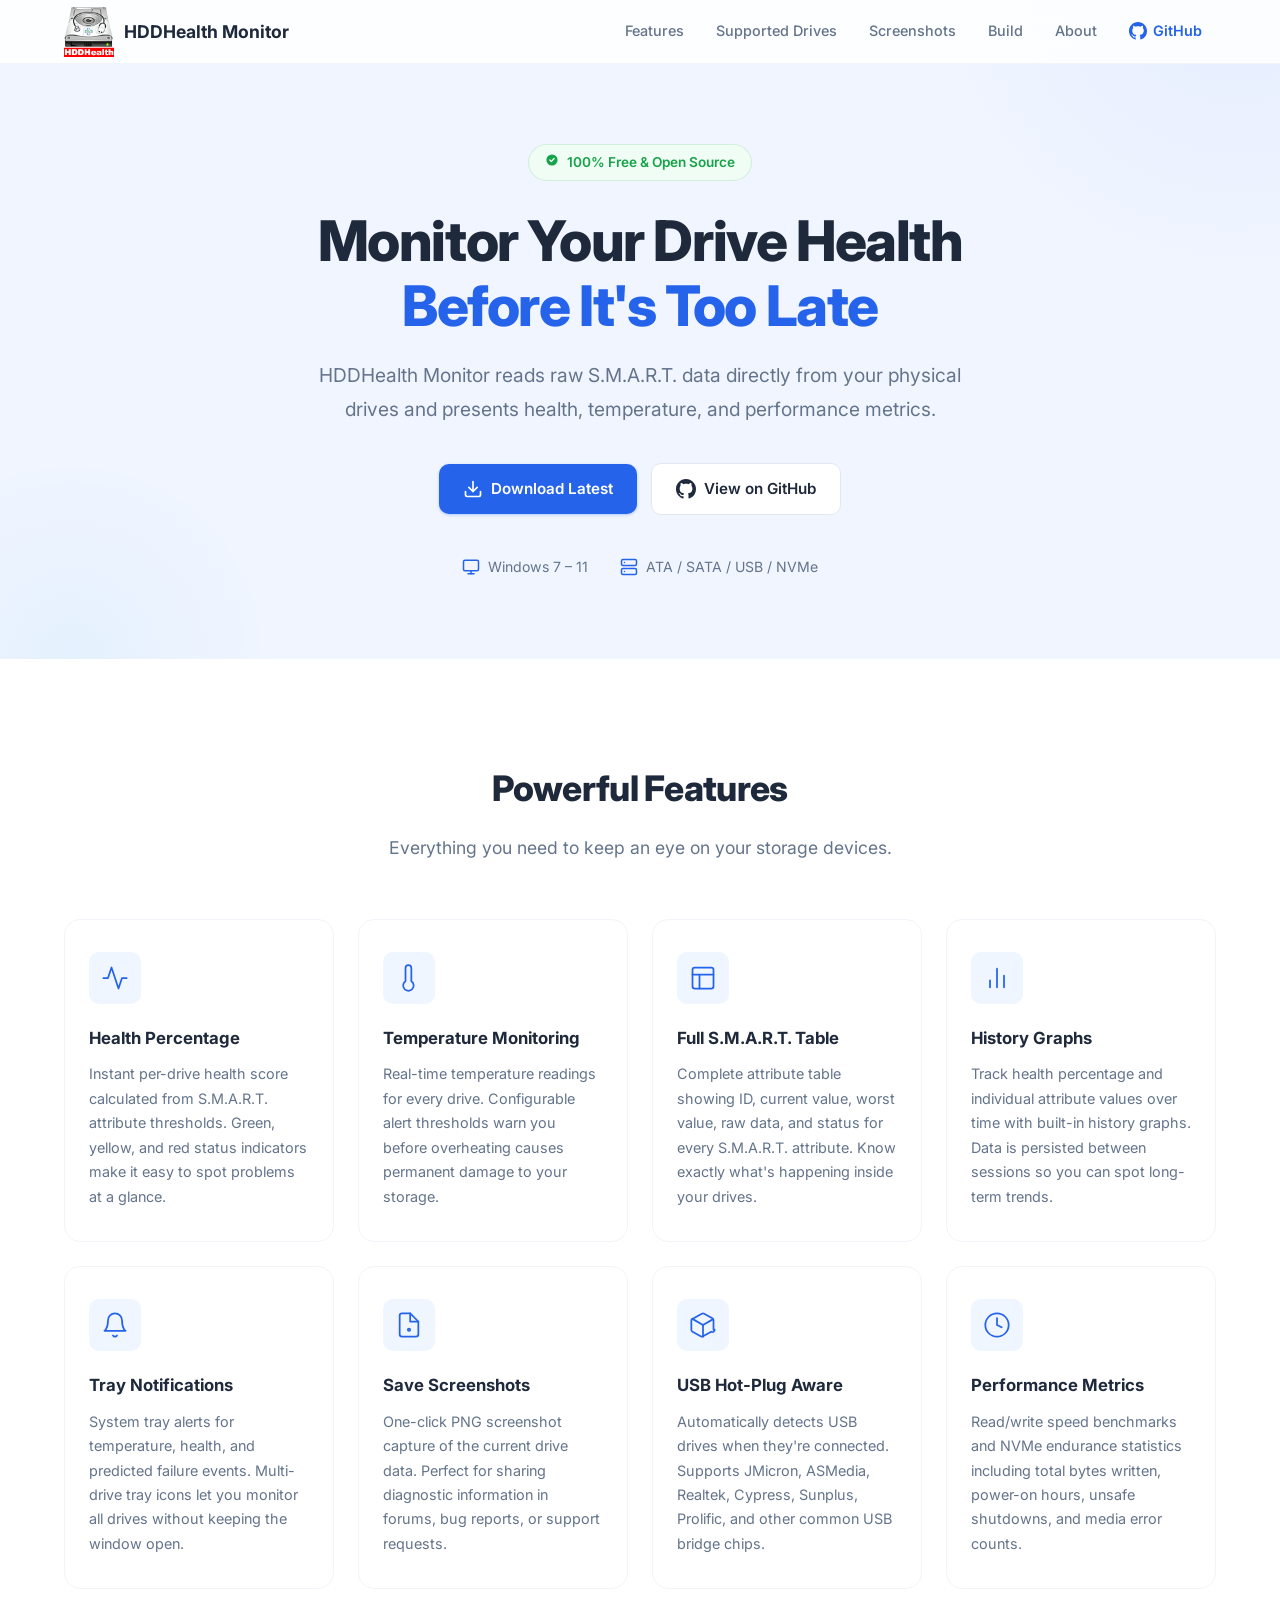
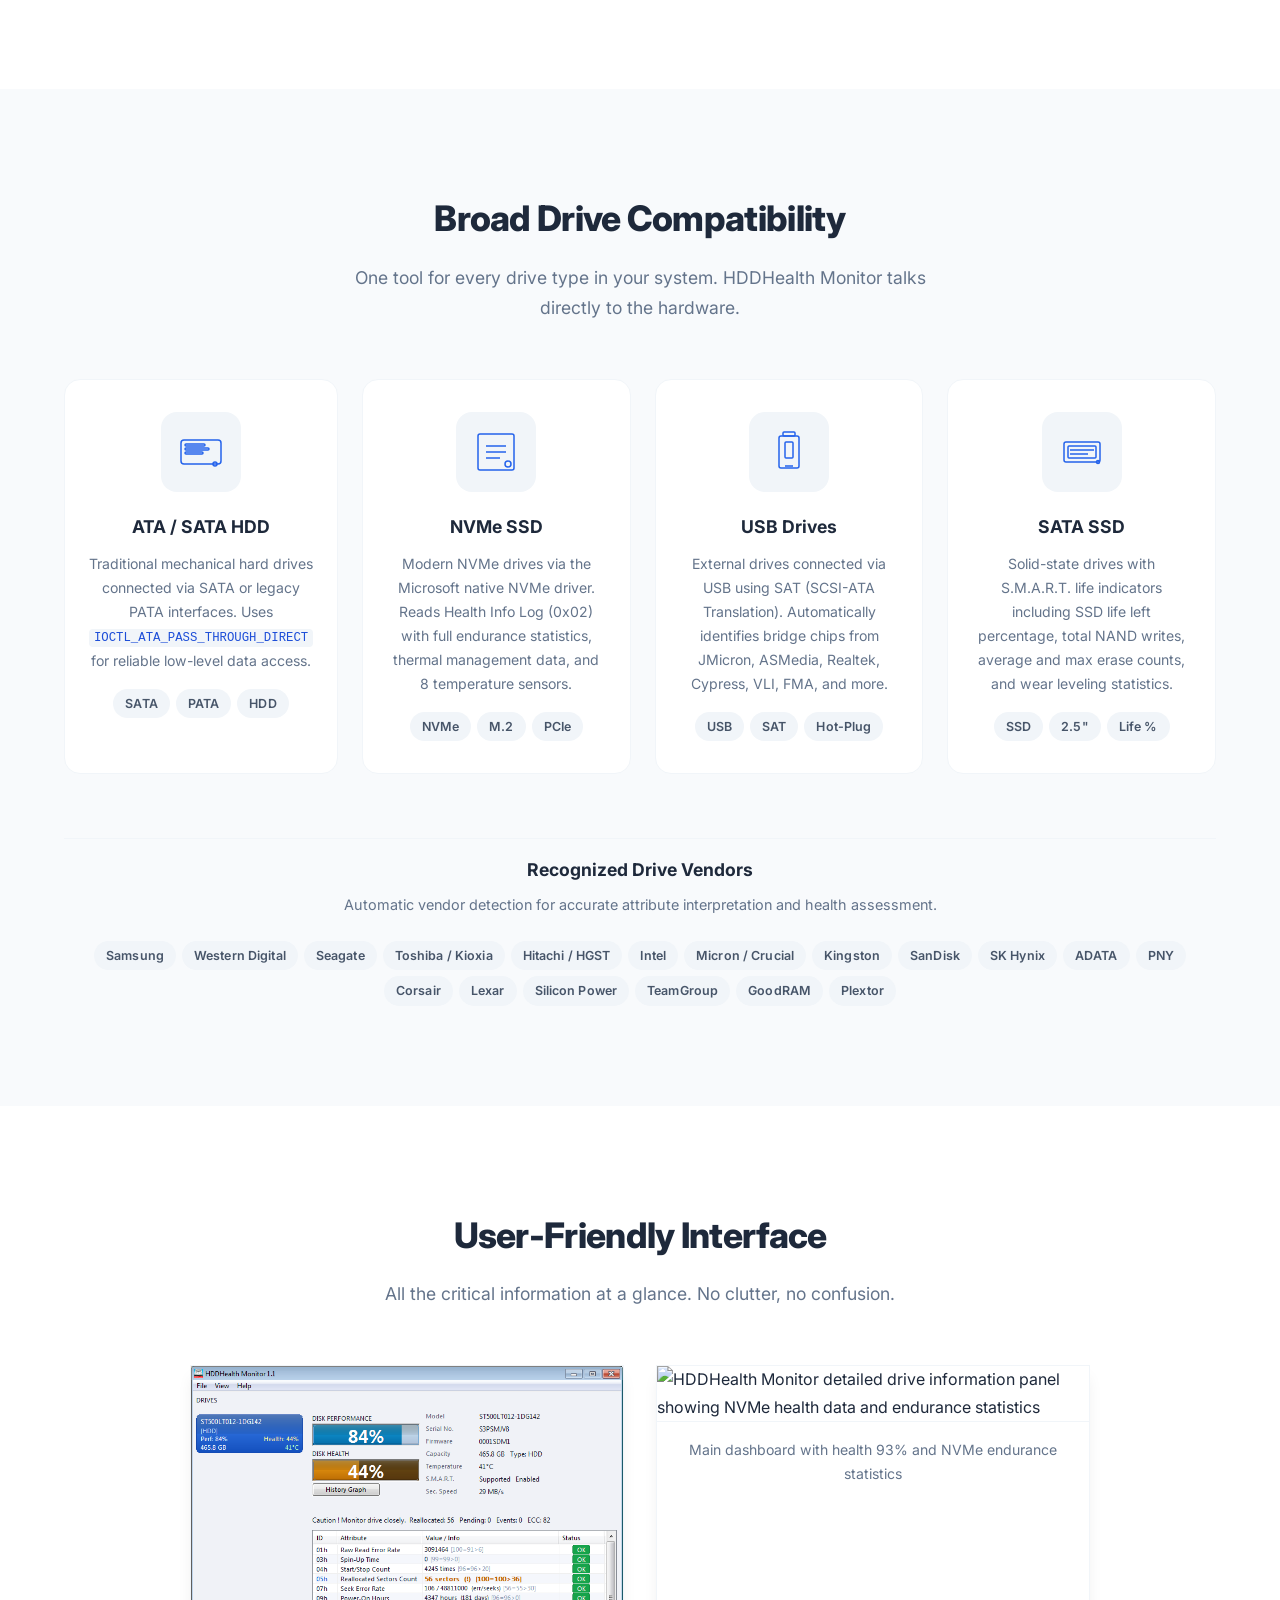
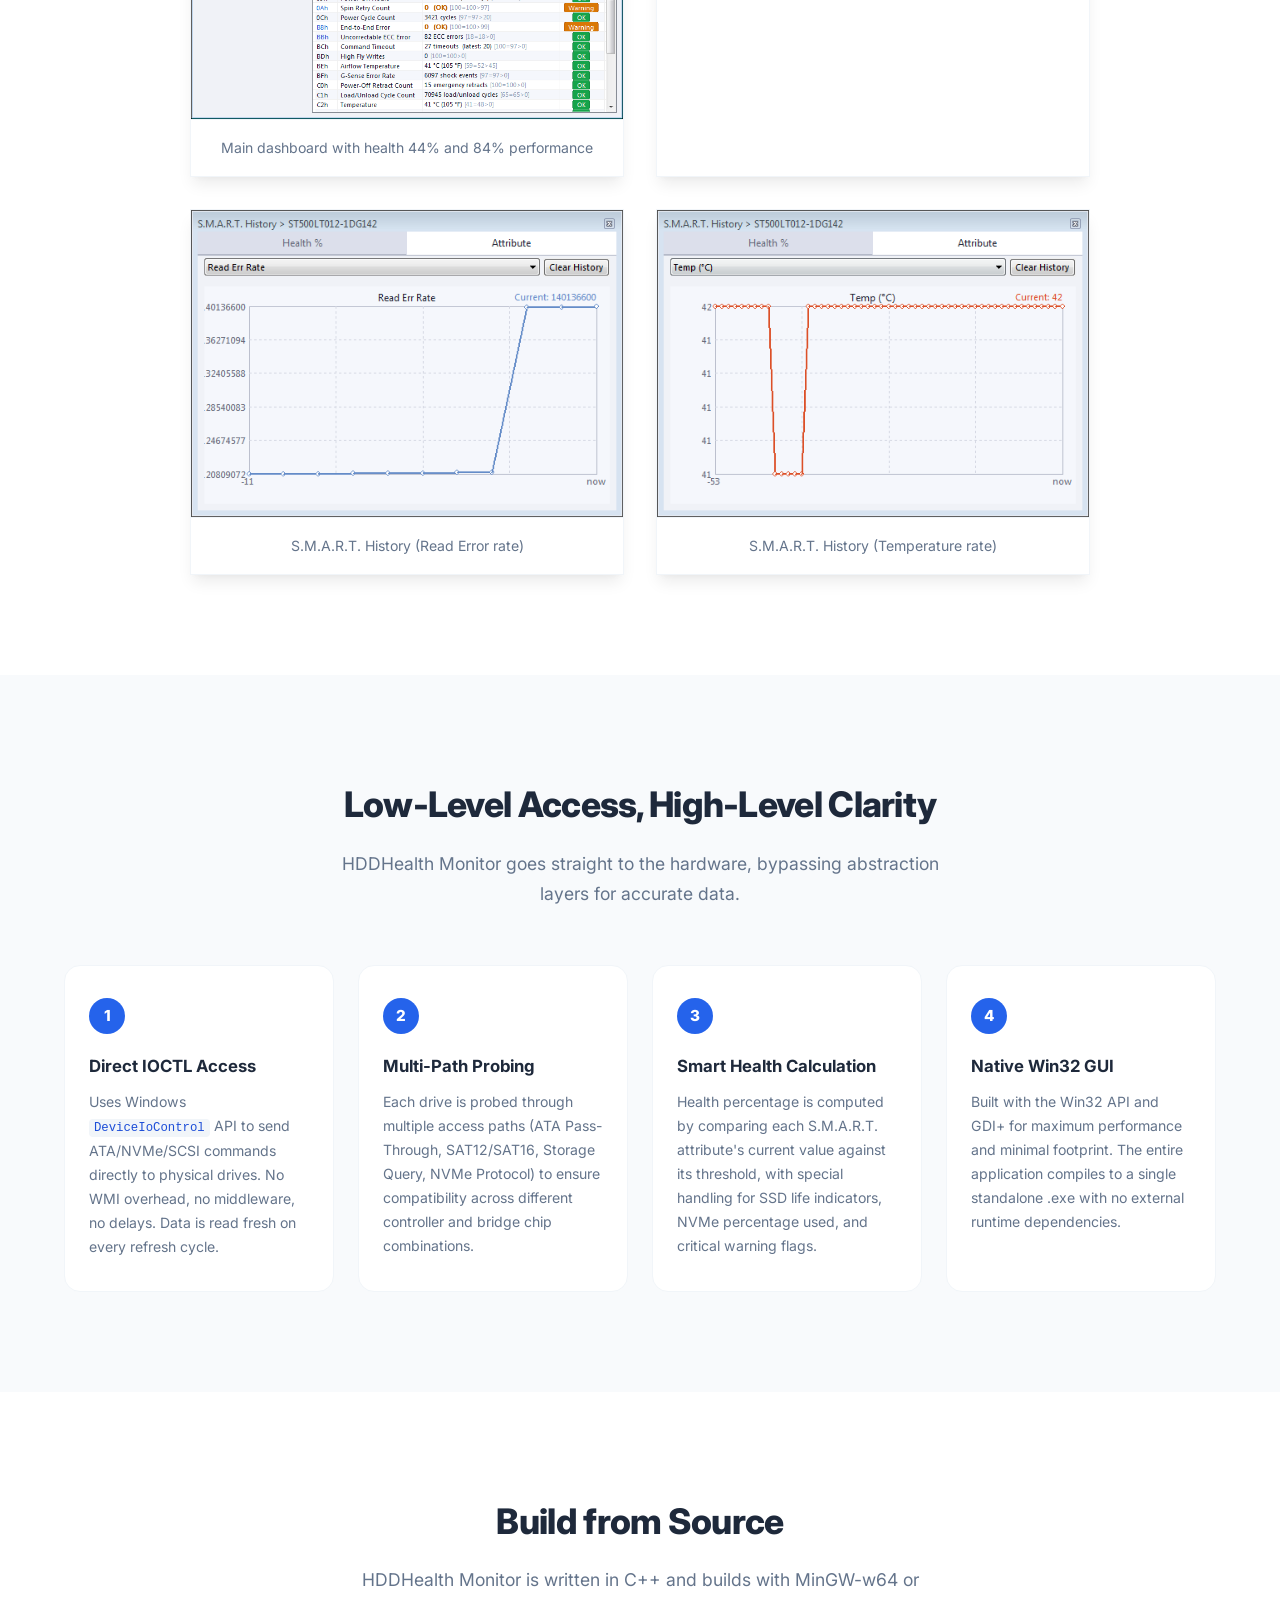
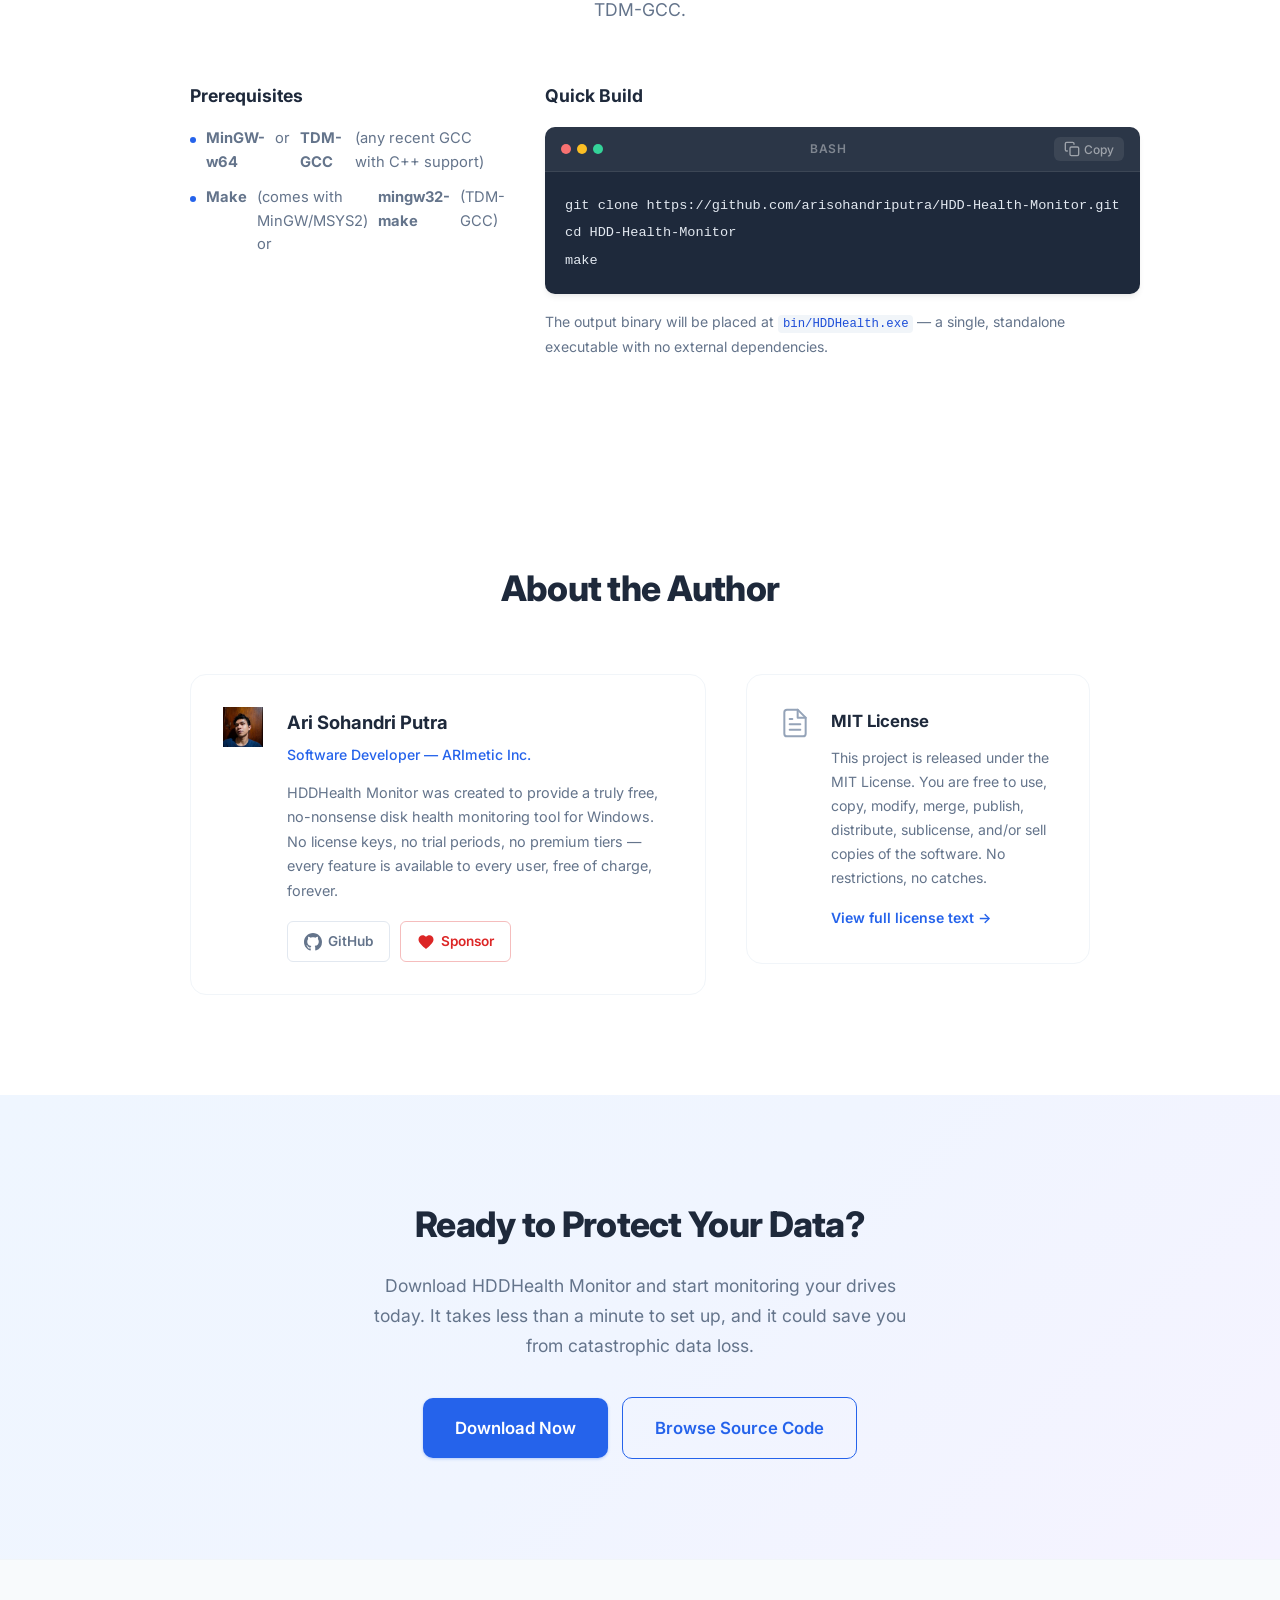
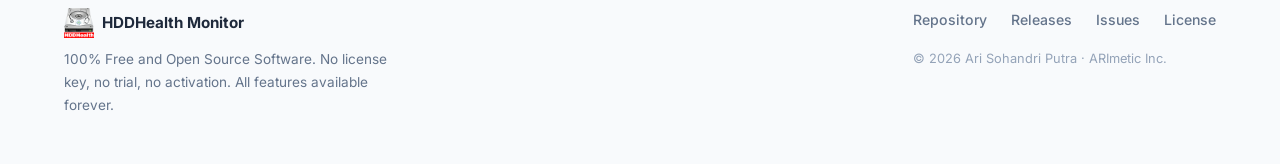
==== commit efd60be0: "New Changes (#link)" ====
--- a/index.html
+++ b/index.html
@@ -18,7 +18,7 @@
   <meta property="og:image" content="https://hddmonitor.github.io/mainwindow.png" />
   <meta property="og:site_name" content="HDDHealth Monitor" />
   <meta name="twitter:card" content="summary_large_image" />
-  <meta name="twitter:title" content="HDDHealth Monitor — Free Open-Source S.M.A.R.T. Health Monitor" />
+  <meta name="twitter:title" content="Free Open-Source S.M.A.R.T. Health Monitor - HDDHealth Monitor" />
   <meta name="twitter:description" content="Monitor ATA/SATA, USB, and NVMe drive health with S.M.A.R.T. data. 100% free and open-source for Windows." />
   <script type="application/ld+json">
   {
@@ -73,7 +73,7 @@
         <li role="none"><a href="#build" class="nav-link" role="menuitem">Build</a></li>
         <li role="none"><a href="#about" class="nav-link" role="menuitem">About</a></li>
         <li role="none">
-          <a href="https://github.com/hddmonitor/HDD-Health-Monitor" class="nav-link nav-cta" role="menuitem" target="_blank" rel="noopener noreferrer">
+          <a href="https://github.com/arisohandriputra/HDD-Health-Monitor" class="nav-link nav-cta" role="menuitem" target="_blank" rel="noopener noreferrer">
             <svg viewBox="0 0 24 24" width="18" height="18" fill="currentColor" aria-hidden="true"><path d="M12 0C5.37 0 0 5.37 0 12c0 5.31 3.435 9.795 8.205 11.385.6.105.825-.255.825-.57 0-.285-.015-1.23-.015-2.235-3.015.555-3.795-.735-4.035-1.41-.135-.345-.72-1.41-1.23-1.695-.42-.225-1.02-.78-.015-.795.945-.015 1.62.87 1.845 1.23 1.08 1.815 2.805 1.305 3.495.99.105-.78.42-1.305.765-1.605-2.67-.3-5.46-1.335-5.46-5.925 0-1.305.465-2.385 1.23-3.225-.12-.3-.54-1.53.12-3.18 0 0 1.005-.315 3.3 1.23.96-.27 1.98-.405 3-.405s2.04.135 3 .405c2.295-1.56 3.3-1.23 3.3-1.23.66 1.65.24 2.88.12 3.18.765.84 1.23 1.905 1.23 3.225 0 4.605-2.805 5.625-5.475 5.925.435.375.81 1.095.81 2.22 0 1.605-.015 2.895-.015 3.3 0 .315.225.69.825.57A12.02 12.02 0 0024 12c0-6.63-5.37-12-12-12z"/></svg>
             GitHub
           </a>
@@ -105,11 +105,11 @@
         </p>
 
         <div class="hero-actions">
-          <a href="https://github.com/hddmonitor/HDD-Health-Monitor/releases" class="btn btn-primary" target="_blank" rel="noopener noreferrer">
+          <a href="https://github.com/arisohandriputra/HDD-Health-Monitor/releases" class="btn btn-primary" target="_blank" rel="noopener noreferrer">
             <svg viewBox="0 0 24 24" width="20" height="20" fill="none" stroke="currentColor" stroke-width="2" stroke-linecap="round" stroke-linejoin="round" aria-hidden="true"><path d="M21 15v4a2 2 0 01-2 2H5a2 2 0 01-2-2v-4"/><polyline points="7 10 12 15 17 10"/><line x1="12" y1="15" x2="12" y2="3"/></svg>
             Download Latest
           </a>
-          <a href="https://github.com/hddmonitor/HDD-Health-Monitor" class="btn btn-secondary" target="_blank" rel="noopener noreferrer">
+          <a href="https://github.com/arisohandriputra/HDD-Health-Monitor" class="btn btn-secondary" target="_blank" rel="noopener noreferrer">
             <svg viewBox="0 0 24 24" width="20" height="20" fill="currentColor" aria-hidden="true"><path d="M12 0C5.37 0 0 5.37 0 12c0 5.31 3.435 9.795 8.205 11.385.6.105.825-.255.825-.57 0-.285-.015-1.23-.015-2.235-3.015.555-3.795-.735-4.035-1.41-.135-.345-.72-1.41-1.23-1.695-.42-.225-1.02-.78-.015-.795.945-.015 1.62.87 1.845 1.23 1.08 1.815 2.805 1.305 3.495.99.105-.78.42-1.305.765-1.605-2.67-.3-5.46-1.335-5.46-5.925 0-1.305.465-2.385 1.23-3.225-.12-.3-.54-1.53.12-3.18 0 0 1.005-.315 3.3 1.23.96-.27 1.98-.405 3-.405s2.04.135 3 .405c2.295-1.56 3.3-1.23 3.3-1.23.66 1.65.24 2.88.12 3.18.765.84 1.23 1.905 1.23 3.225 0 4.605-2.805 5.625-5.475 5.925.435.375.81 1.095.81 2.22 0 1.605-.015 2.895-.015 3.3 0 .315.225.69.825.57A12.02 12.02 0 0024 12c0-6.63-5.37-12-12-12z"/></svg>
             View on GitHub
           </a>
@@ -392,12 +392,12 @@
                   <span></span><span></span><span></span>
                 </span>
                 <span class="code-lang">bash</span>
-                <button class="code-copy" data-code="git clone https://github.com/hddmonitor/HDD-Health-Monitor.git&#10;cd HDD-Health-Monitor&#10;make" aria-label="Copy build commands to clipboard">
+                <button class="code-copy" data-code="git clone https://github.com/arisohandriputra/HDD-Health-Monitor.git&#10;cd HDD-Health-Monitor&#10;make" aria-label="Copy build commands to clipboard">
                   <svg viewBox="0 0 24 24" width="16" height="16" fill="none" stroke="currentColor" stroke-width="2" stroke-linecap="round" stroke-linejoin="round"><rect x="9" y="9" width="13" height="13" rx="2" ry="2"/><path d="M5 15H4a2 2 0 01-2-2V4a2 2 0 012-2h9a2 2 0 012 2v1"/></svg>
                   Copy
                 </button>
               </div>
-              <pre><code>git clone https://github.com/hddmonitor/HDD-Health-Monitor.git
+              <pre><code>git clone https://github.com/arisohandriputra/HDD-Health-Monitor.git
 cd HDD-Health-Monitor
 make</code></pre>
             </div>
@@ -445,7 +445,7 @@
             <div>
               <h3 class="license-title">MIT License</h3>
               <p class="license-desc">This project is released under the MIT License. You are free to use, copy, modify, merge, publish, distribute, sublicense, and/or sell copies of the software. No restrictions, no catches.</p>
-              <a href="https://github.com/hddmonitor/HDD-Health-Monitor/blob/main/LICENSE" class="license-link" target="_blank" rel="noopener noreferrer">View full license text &rarr;</a>
+              <a href="https://github.com/arisohandriputra/HDD-Health-Monitor/blob/main/LICENSE" class="license-link" target="_blank" rel="noopener noreferrer">View full license text &rarr;</a>
             </div>
           </div>
         </div>
@@ -458,10 +458,10 @@
         <h2 class="cta-title" id="cta-title">Ready to Protect Your Data?</h2>
         <p class="cta-desc">Download HDDHealth Monitor and start monitoring your drives today. It takes less than a minute to set up, and it could save you from catastrophic data loss.</p>
         <div class="cta-actions">
-          <a href="https://github.com/hddmonitor/HDD-Health-Monitor/releases" class="btn btn-primary btn-large" target="_blank" rel="noopener noreferrer">
+          <a href="https://github.com/arisohandriputra/HDD-Health-Monitor/releases" class="btn btn-primary btn-large" target="_blank" rel="noopener noreferrer">
             Download Now
           </a>
-          <a href="https://github.com/hddmonitor/HDD-Health-Monitor" class="btn btn-outline btn-large" target="_blank" rel="noopener noreferrer">
+          <a href="https://github.com/arisohandriputra/HDD-Health-Monitor" class="btn btn-outline btn-large" target="_blank" rel="noopener noreferrer">
             Browse Source Code
           </a>
         </div>
@@ -482,10 +482,10 @@
 
       <div class="footer-right">
         <div class="footer-links">
-          <a href="https://github.com/hddmonitor/HDD-Health-Monitor" target="_blank" rel="noopener noreferrer">Repository</a>
-          <a href="https://github.com/hddmonitor/HDD-Health-Monitor/releases" target="_blank" rel="noopener noreferrer">Releases</a>
-          <a href="https://github.com/hddmonitor/HDD-Health-Monitor/issues" target="_blank" rel="noopener noreferrer">Issues</a>
-          <a href="https://github.com/hddmonitor/HDD-Health-Monitor/blob/main/LICENSE" target="_blank" rel="noopener noreferrer">License</a>
+          <a href="https://github.com/arisohandriputra/HDD-Health-Monitor" target="_blank" rel="noopener noreferrer">Repository</a>
+          <a href="https://github.com/arisohandriputra/HDD-Health-Monitor/releases" target="_blank" rel="noopener noreferrer">Releases</a>
+          <a href="https://github.com/arisohandriputra/HDD-Health-Monitor/issues" target="_blank" rel="noopener noreferrer">Issues</a>
+          <a href="https://github.com/arisohandriputra/HDD-Health-Monitor/blob/main/LICENSE" target="_blank" rel="noopener noreferrer">License</a>
         </div>
         <p class="footer-copy">&copy; 2026 Ari Sohandri Putra &middot; ARImetic Inc.</p>
       </div>
@@ -494,4 +494,4 @@
 
   <script src="script.js"></script>
 </body>
-</html>+</html>
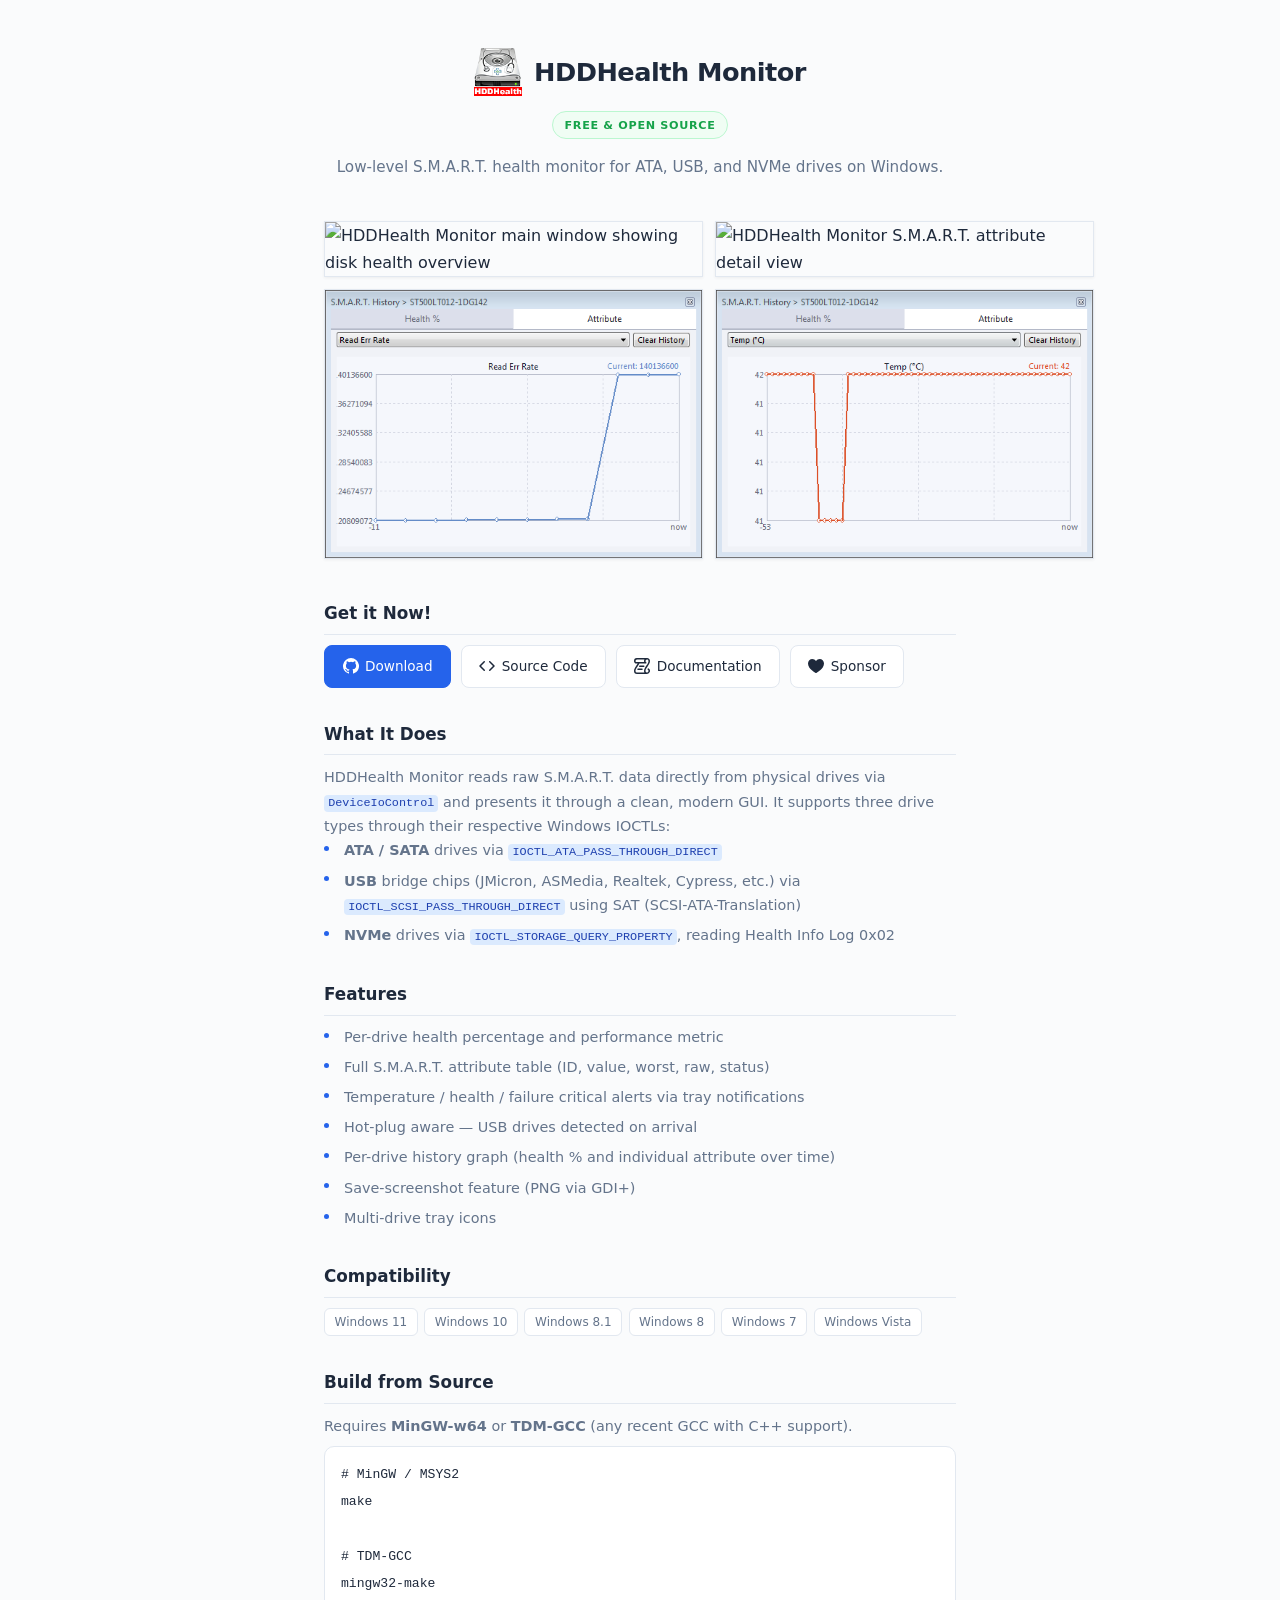
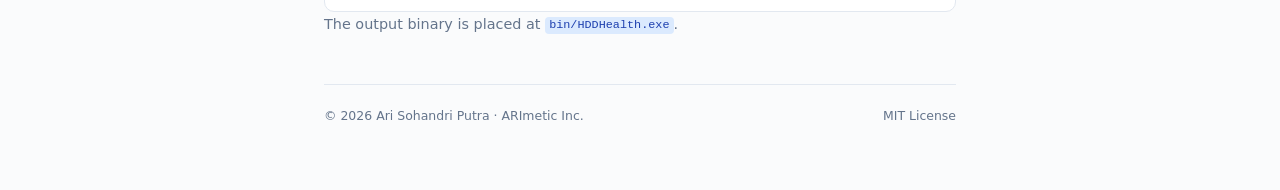
==== commit 64264c2e: "Update index.html" ====
--- a/index.html
+++ b/index.html
@@ -1,497 +1,404 @@
 <!DOCTYPE html>
 <html lang="en">
 <head>
-  <meta charset="UTF-8" />
-  <meta name="viewport" content="width=device-width, initial-scale=1.0" />
-  <meta http-equiv="X-UA-Compatible" content="IE=edge" />
+  <meta charset="UTF-8">
+  <meta name="viewport" content="width=device-width, initial-scale=1.0">
   <title>Free Open-Source S.M.A.R.T. Health Monitor for Windows - HDDHealth Monitor</title>
-  <meta name="description" content="HDDHealth Monitor is a 100% free and open-source Windows utility that reads raw S.M.A.R.T. data from ATA/SATA, USB, and NVMe drives. Monitor disk health, temperature, and performance with real-time alerts and history graphs." />
-  <meta name="keywords" content="HDD health monitor, S.M.A.R.T., disk health, NVMe monitor, SSD health, hard drive monitor, Windows disk utility, open source, free disk health, ATA SMART, USB drive monitor, disk temperature" />
-  <meta name="author" content="Ari Sohandri Putra" />
-  <meta name="robots" content="index, follow" />
-  <link rel="canonical" href="https://hddmonitor.github.io/" />
-  <link rel="icon" type="image/png" href="logo.png">
-  <meta property="og:type" content="website" />
-  <meta property="og:url" content="https://hddmonitor.github.io/" />
-  <meta property="og:title" content="HDDHealth Monitor — Free Open-Source S.M.A.R.T. Health Monitor" />
-  <meta property="og:description" content="Monitor ATA/SATA, USB, and NVMe drive health with S.M.A.R.T. data. 100% free and open-source for Windows." />
-  <meta property="og:image" content="https://hddmonitor.github.io/mainwindow.png" />
-  <meta property="og:site_name" content="HDDHealth Monitor" />
-  <meta name="twitter:card" content="summary_large_image" />
-  <meta name="twitter:title" content="Free Open-Source S.M.A.R.T. Health Monitor - HDDHealth Monitor" />
-  <meta name="twitter:description" content="Monitor ATA/SATA, USB, and NVMe drive health with S.M.A.R.T. data. 100% free and open-source for Windows." />
+  <meta name="title" content="Free Open-Source S.M.A.R.T. Health Monitor for Windows - HDDHealth Monitor">
+  <meta name="description" content="100% free Windows utility that reads raw S.M.A.R.T. data from ATA, USB, and NVMe drives. Monitor disk health, temperature, and performance with a clean modern GUI. Open source under MIT license.">
+  <meta name="keywords" content="S.M.A.R.T, HDD health, SSD health, NVMe monitor, disk health, Windows utility, open source, FOSS, hard drive monitor, health percentage, temperature monitoring, Windows 11, Windows 10, free disk utility">
+  <meta name="author" content="Ari Sohandri Putra">
+  <meta name="robots" content="index, follow">
+  <link rel="canonical" href="https://arisohandriputra.github.io/HDD-Health-Monitor/">
+  <meta property="og:type" content="website">
+  <meta property="og:url" content="https://arisohandriputra.github.io/HDD-Health-Monitor/">
+  <meta property="og:title" content="HDDHealth Monitor — Free Open-Source S.M.A.R.T. Health Monitor for Windows">
+  <meta property="og:description" content="100% free Windows utility that reads raw S.M.A.R.T. data from ATA, USB, and NVMe drives. Monitor disk health with a clean modern GUI.">
+  <meta property="og:image" content="https://hddmonitor.github.io/mainwindow.PNG">
+  <meta property="twitter:card" content="summary_large_image">
+  <meta property="twitter:url" content="https://arisohandriputra.github.io/HDD-Health-Monitor/">
+  <meta property="twitter:title" content="HDDHealth Monitor — Free Open-Source S.M.A.R.T. Health Monitor for Windows">
+  <meta property="twitter:description" content="100% free Windows utility that reads raw S.M.A.R.T. data from ATA, USB, and NVMe drives. Monitor disk health with a clean modern GUI.">
+  <meta property="twitter:image" content="https://hddmonitor.github.io/mainwindow.PNG">
   <script type="application/ld+json">
   {
     "@context": "https://schema.org",
     "@type": "SoftwareApplication",
     "name": "HDDHealth Monitor",
+    "description": "Free open-source S.M.A.R.T. health monitor for ATA, USB, and NVMe drives on Windows.",
     "applicationCategory": "UtilitiesApplication",
-    "operatingSystem": "Windows 7 or later",
-    "description": "A free and open-source Windows utility that reads raw S.M.A.R.T. data from physical drives and presents health, temperature, and performance metrics through a clean modern GUI.",
+    "operatingSystem": "Windows 11, Windows 10, Windows 8.1, Windows 8, Windows 7, Windows Vista",
     "author": {
       "@type": "Person",
       "name": "Ari Sohandri Putra",
       "url": "https://github.com/arisohandriputra"
     },
     "license": "https://opensource.org/licenses/MIT",
-    "programmingLanguage": "C++",
+    "isAccessibleForFree": true,
     "offers": {
       "@type": "Offer",
       "price": "0",
       "priceCurrency": "USD"
     },
-    "isAccessibleForFree": true,
-    "softwareVersion": "1.0",
-    "url": "https://hddmonitor.github.io/",
-    "screenshot": "https://github.com/user-attachments/assets/974c3d26-8544-43a2-957b-915e312c5bc6"
+    "programmingLanguage": "C++",
+    "screenshot": "https://hddmonitor.github.io/mainwindow.PNG"
   }
   </script>
-
-  <link rel="icon" type="image/x-icon" href="favicon.ico" />
-  <link rel="stylesheet" href="style.css" />
-  <link rel="preconnect" href="https://fonts.googleapis.com" />
-  <link rel="preconnect" href="https://fonts.gstatic.com" crossorigin />
-  <link href="https://fonts.googleapis.com/css2?family=Inter:wght@400;500;600;700;800&display=swap" rel="stylesheet" />
+  <meta name="theme-color" content="#0f172a">
+  <meta name="google-site-verification" content="yOehE9_oovN5P3Z5tTopmRj2YrG6HJ6HdWbGESQ97T8" />
+  <link rel="icon" type="image/png" href="logo.png">
+
+  <style>
+    *, *::before, *::after { box-sizing: border-box; margin: 0; padding: 0; }
+
+    :root {
+      --bg:        #fafbfc;
+      --surface:   #ffffff;
+      --text:      #1e293b;
+      --text-soft: #64748b;
+      --accent:    #2563eb;
+      --accent-dim:#dbeafe;
+      --border:    #e2e8f0;
+      --green:     #16a34a;
+      --green-bg:  #f0fdf4;
+      --radius:    10px;
+      --max-w:     680px;
+      --font:      'Segoe UI', system-ui, -apple-system, BlinkMacSystemFont, sans-serif;
+      --mono:      'Cascadia Code', 'Fira Code', 'SF Mono', Consolas, monospace;
+    }
+
+    html { font-size: 16px; scroll-behavior: smooth; }
+
+    body {
+      font-family: var(--font);
+      background: var(--bg);
+      color: var(--text);
+      line-height: 1.7;
+      -webkit-font-smoothing: antialiased;
+    }
+
+    a {
+      color: var(--accent);
+      text-decoration: none;
+      transition: color .15s ease;
+    }
+    a:hover { color: #1d4ed8; }
+
+    img {
+      max-width: 100%;
+      height: auto;
+      display: block;
+    }
+
+    .page {
+      max-width: var(--max-w);
+      margin: 0 auto;
+      padding: 3rem 1.5rem 4rem;
+    }
+
+    header {
+      text-align: center;
+      margin-bottom: 2.5rem;
+    }
+
+    .logo-wrap {
+      display: flex;
+      align-items: center;
+      justify-content: center;
+      gap: .75rem;
+      margin-bottom: .85rem;
+    }
+
+    .logo-wrap img {
+      width: 48px;
+      height: 48px;
+     
+      flex-shrink: 0;
+    }
+
+    .logo-wrap h1 {
+      font-size: 1.6rem;
+      font-weight: 700;
+      letter-spacing: -.02em;
+      line-height: 1.2;
+      margin: 0;
+      text-align: left;
+    }
+
+    .badge {
+      display: inline-block;
+      font-size: .7rem;
+      font-weight: 600;
+      letter-spacing: .06em;
+      text-transform: uppercase;
+      color: var(--green);
+      background: var(--green-bg);
+      border: 1px solid #bbf7d0;
+      padding: .2rem .7rem;
+      border-radius: 999px;
+      margin-bottom: .85rem;
+    }
+
+    header .subtitle {
+      color: var(--text-soft);
+      font-size: .95rem;
+      margin-top: .15rem;
+    }
+
+    @media (max-width: 400px) {
+      .logo-wrap { gap: .55rem; }
+      .logo-wrap img { width: 38px; height: 38px; }
+      .logo-wrap h1 { font-size: 1.3rem; }
+    }
+
+    .screenshots {
+      display: grid;
+      grid-template-columns: 1fr 1fr;
+      gap: .75rem;
+      margin-bottom: 2.5rem;
+    }
+
+    .screenshots img {
+      border: 1px solid var(--border);
+      box-shadow: 0 1px 3px rgba(0,0,0,.06);
+    }
+
+    @media (max-width: 520px) {
+      .screenshots { grid-template-columns: 1fr; }
+    }
+
+    section { margin-bottom: 2rem; }
+
+    h2 {
+      font-size: 1.05rem;
+      font-weight: 600;
+      margin-bottom: .6rem;
+      padding-bottom: .4rem;
+      border-bottom: 1px solid var(--border);
+    }
+
+    p, li {
+      font-size: .9rem;
+      color: var(--text-soft);
+    }
+
+    ul {
+      list-style: none;
+      padding: 0;
+    }
+
+    ul li {
+      position: relative;
+      padding-left: 1.25rem;
+      margin-bottom: .35rem;
+    }
+
+    ul li::before {
+      content: '';
+      position: absolute;
+      left: 0;
+      top: .55em;
+      width: 5px;
+      height: 5px;
+      border-radius: 50%;
+      background: var(--accent);
+    }
+
+    code {
+      font-family: var(--mono);
+      font-size: .82em;
+      background: var(--accent-dim);
+      color: #1e40af;
+      padding: .1em .35em;
+      border-radius: 4px;
+    }
+
+    .compat-grid {
+      display: flex;
+      flex-wrap: wrap;
+      gap: .4rem;
+      margin-top: .5rem;
+    }
+
+    .compat-tag {
+      font-size: .75rem;
+      color: var(--text-soft);
+      background: var(--surface);
+      border: 1px solid var(--border);
+      padding: .2rem .6rem;
+      border-radius: 6px;
+    }
+
+    pre {
+      background: var(--surface);
+      border: 1px solid var(--border);
+      border-radius: var(--radius);
+      padding: .85rem 1rem;
+      overflow-x: auto;
+      margin-top: .5rem;
+    }
+
+    pre code {
+      background: none;
+      color: var(--text);
+      padding: 0;
+      font-size: .82rem;
+    }
+
+    .actions {
+      display: flex;
+      flex-wrap: wrap;
+      gap: .6rem;
+      margin-top: .5rem;
+    }
+
+    .btn {
+      display: inline-flex;
+      align-items: center;
+      gap: .4rem;
+      font-size: .85rem;
+      font-weight: 500;
+      padding: .55rem 1.1rem;
+      border-radius: 8px;
+      border: 1px solid var(--border);
+      transition: all .15s ease;
+    }
+
+    .btn-primary {
+      background: var(--accent);
+      color: #fff;
+      border-color: var(--accent);
+    }
+    .btn-primary:hover {
+      background: #1d4ed8;
+      border-color: #1d4ed8;
+      color: #fff;
+    }
+
+    .btn-ghost {
+      background: var(--surface);
+      color: var(--text);
+    }
+    .btn-ghost:hover {
+      border-color: #cbd5e1;
+      background: #f1f5f9;
+      color: var(--text);
+    }
+
+    .btn svg { width: 16px; height: 16px; fill: currentColor; }
+
+    footer {
+      margin-top: 3rem;
+      padding-top: 1.25rem;
+      border-top: 1px solid var(--border);
+      display: flex;
+      flex-wrap: wrap;
+      justify-content: space-between;
+      align-items: center;
+      gap: .5rem;
+      font-size: .78rem;
+      color: var(--text-soft);
+    }
+
+    footer a { color: var(--text-soft); }
+    footer a:hover { color: var(--accent); }
+
+   
+    .icon { display: inline-block; vertical-align: -3px; }
+  </style>
 </head>
 <body>
-  <a href="#main-content" class="skip-link">Skip to main content</a>
-  <nav class="navbar" id="navbar" role="navigation" aria-label="Main navigation">
-    <div class="container nav-container">
-      <a href="#" class="nav-brand" aria-label="HDDHealth Monitor Home">
-        <img src="logo.png" width="50">
-        <span class="nav-title">HDDHealth Monitor</span>
-      </a>
-
-      <button class="nav-toggle" id="navToggle" aria-label="Toggle navigation menu" aria-expanded="false" aria-controls="navMenu">
-        <span class="hamburger"></span>
-      </button>
-
-      <ul class="nav-menu" id="navMenu" role="menubar">
-        <li role="none"><a href="#features" class="nav-link" role="menuitem">Features</a></li>
-        <li role="none"><a href="#drives" class="nav-link" role="menuitem">Supported Drives</a></li>
-        <li role="none"><a href="#screenshots" class="nav-link" role="menuitem">Screenshots</a></li>
-        <li role="none"><a href="#build" class="nav-link" role="menuitem">Build</a></li>
-        <li role="none"><a href="#about" class="nav-link" role="menuitem">About</a></li>
-        <li role="none">
-          <a href="https://github.com/arisohandriputra/HDD-Health-Monitor" class="nav-link nav-cta" role="menuitem" target="_blank" rel="noopener noreferrer">
-            <svg viewBox="0 0 24 24" width="18" height="18" fill="currentColor" aria-hidden="true"><path d="M12 0C5.37 0 0 5.37 0 12c0 5.31 3.435 9.795 8.205 11.385.6.105.825-.255.825-.57 0-.285-.015-1.23-.015-2.235-3.015.555-3.795-.735-4.035-1.41-.135-.345-.72-1.41-1.23-1.695-.42-.225-1.02-.78-.015-.795.945-.015 1.62.87 1.845 1.23 1.08 1.815 2.805 1.305 3.495.99.105-.78.42-1.305.765-1.605-2.67-.3-5.46-1.335-5.46-5.925 0-1.305.465-2.385 1.23-3.225-.12-.3-.54-1.53.12-3.18 0 0 1.005-.315 3.3 1.23.96-.27 1.98-.405 3-.405s2.04.135 3 .405c2.295-1.56 3.3-1.23 3.3-1.23.66 1.65.24 2.88.12 3.18.765.84 1.23 1.905 1.23 3.225 0 4.605-2.805 5.625-5.475 5.925.435.375.81 1.095.81 2.22 0 1.605-.015 2.895-.015 3.3 0 .315.225.69.825.57A12.02 12.02 0 0024 12c0-6.63-5.37-12-12-12z"/></svg>
-            GitHub
-          </a>
-        </li>
-      </ul>
-    </div>
-  </nav>
-
-  <!-- Main Content -->
-  <main id="main-content">
-    <!-- Hero Section -->
-    <section class="hero" id="hero" aria-labelledby="hero-title">
-      <div class="container">
-        <div class="hero-badge">
-          <span class="badge-icon" aria-hidden="true">
-            <svg viewBox="0 0 20 20" width="14" height="14" fill="currentColor"><path fill-rule="evenodd" d="M10 18a8 8 0 100-16 8 8 0 000 16zm3.707-9.293a1 1 0 00-1.414-1.414L9 10.586 7.707 9.293a1 1 0 00-1.414 1.414l2 2a1 1 0 001.414 0l4-4z" clip-rule="evenodd"/></svg>
-          </span>
-          100% Free &amp; Open Source
-        </div>
-
-        <h1 class="hero-title" id="hero-title">
-          Monitor Your Drive Health<br />
-          <span class="hero-title-accent">Before It's Too Late</span>
-        </h1>
-
-        <p class="hero-subtitle">
-          HDDHealth Monitor reads raw S.M.A.R.T. data directly from your physical drives
-          and presents health, temperature, and performance metrics.
-        </p>
-
-        <div class="hero-actions">
-          <a href="https://github.com/arisohandriputra/HDD-Health-Monitor/releases" class="btn btn-primary" target="_blank" rel="noopener noreferrer">
-            <svg viewBox="0 0 24 24" width="20" height="20" fill="none" stroke="currentColor" stroke-width="2" stroke-linecap="round" stroke-linejoin="round" aria-hidden="true"><path d="M21 15v4a2 2 0 01-2 2H5a2 2 0 01-2-2v-4"/><polyline points="7 10 12 15 17 10"/><line x1="12" y1="15" x2="12" y2="3"/></svg>
-            Download Latest
-          </a>
-          <a href="https://github.com/arisohandriputra/HDD-Health-Monitor" class="btn btn-secondary" target="_blank" rel="noopener noreferrer">
-            <svg viewBox="0 0 24 24" width="20" height="20" fill="currentColor" aria-hidden="true"><path d="M12 0C5.37 0 0 5.37 0 12c0 5.31 3.435 9.795 8.205 11.385.6.105.825-.255.825-.57 0-.285-.015-1.23-.015-2.235-3.015.555-3.795-.735-4.035-1.41-.135-.345-.72-1.41-1.23-1.695-.42-.225-1.02-.78-.015-.795.945-.015 1.62.87 1.845 1.23 1.08 1.815 2.805 1.305 3.495.99.105-.78.42-1.305.765-1.605-2.67-.3-5.46-1.335-5.46-5.925 0-1.305.465-2.385 1.23-3.225-.12-.3-.54-1.53.12-3.18 0 0 1.005-.315 3.3 1.23.96-.27 1.98-.405 3-.405s2.04.135 3 .405c2.295-1.56 3.3-1.23 3.3-1.23.66 1.65.24 2.88.12 3.18.765.84 1.23 1.905 1.23 3.225 0 4.605-2.805 5.625-5.475 5.925.435.375.81 1.095.81 2.22 0 1.605-.015 2.895-.015 3.3 0 .315.225.69.825.57A12.02 12.02 0 0024 12c0-6.63-5.37-12-12-12z"/></svg>
-            View on GitHub
-          </a>
-        </div>
-
-        <div class="hero-meta">
-          <div class="hero-meta-item">
-            <svg viewBox="0 0 24 24" width="18" height="18" fill="none" stroke="currentColor" stroke-width="2" stroke-linecap="round" stroke-linejoin="round" aria-hidden="true"><rect x="2" y="3" width="20" height="14" rx="2" ry="2"/><line x1="8" y1="21" x2="16" y2="21"/><line x1="12" y1="17" x2="12" y2="21"/></svg>
-            <span>Windows 7 &ndash; 11</span>
-          </div>
-          <div class="hero-meta-item">
-            <svg viewBox="0 0 24 24" width="18" height="18" fill="none" stroke="currentColor" stroke-width="2" stroke-linecap="round" stroke-linejoin="round" aria-hidden="true"><rect x="2" y="2" width="20" height="8" rx="2" ry="2"/><rect x="2" y="14" width="20" height="8" rx="2" ry="2"/><line x1="6" y1="6" x2="6.01" y2="6"/><line x1="6" y1="18" x2="6.01" y2="18"/></svg>
-            <span>ATA / SATA / USB / NVMe</span>
-          </div>
-        </div>
+  <main class="page">
+
+    <header>
+      <div class="logo-wrap">
+        <img src="logo.png" alt="HDDHealth Monitor icon" width="48" height="48">
+        <h1>HDDHealth Monitor</h1>
+      </div>
+      <span class="badge">Free &amp; Open Source</span>
+      <p class="subtitle">Low-level S.M.A.R.T. health monitor for ATA, USB, and NVMe drives on Windows.</p>
+    </header>
+
+    <figure class="screenshots" aria-label="Application screenshots">
+      <img src="mainwindow.PNG" alt="HDDHealth Monitor main window showing disk health overview" width="379" height="auto" loading="lazy">
+      <img src="https://github.com/user-attachments/assets/5e2d8ec2-0d8b-438c-aec3-5ef92378cc50" alt="HDDHealth Monitor S.M.A.R.T. attribute detail view" width="379" height="auto" loading="lazy">
+      <img src="historygraph.PNG" alt="S.M.A.R.T. History (Read Error rate)" width="379" height="auto" loading="lazy">
+      <img src="temphistory.PNG" alt="S.M.A.R.T. History (Temperature rate)" width="379" height="auto" loading="lazy">
+    </figure>
+
+    <section>
+      <h2>Get it Now!</h2>
+      <div class="actions">
+        <a class="btn btn-primary" href="https://github.com/arisohandriputra/HDD-Health-Monitor/releases" aria-label="Download latest release">
+          <svg viewBox="0 0 16 16" class="icon"><path d="M8 0a8 8 0 0 0-2.53 15.59c.4.07.55-.17.55-.38 0-.19-.01-.82-.01-1.49-2.01.37-2.53-.49-2.69-.94-.09-.23-.48-.94-.82-1.13-.28-.15-.68-.52-.01-.53.63-.01 1.08.58 1.23.82.72 1.21 1.87.87 2.33.66.07-.52.28-.87.51-1.07-1.78-.2-3.64-.89-3.64-3.95 0-.87.31-1.59.82-2.15-.08-.2-.36-1.02.08-2.12 0 0 .67-.21 2.2.82a7.6 7.6 0 0 1 4 0c1.53-1.04 2.2-.82 2.2-.82.44 1.1.16 1.92.08 2.12.51.56.82 1.27.82 2.15 0 3.07-1.87 3.75-3.65 3.95.29.25.54.73.54 1.48 0 1.07-.01 1.93-.01 2.2 0 .21.15.46.55.38A8 8 0 0 0 8 0z"/></svg>
+          Download
+        </a>
+        <a class="btn btn-ghost" href="https://github.com/arisohandriputra/HDD-Health-Monitor" aria-label="View source code on GitHub">
+          <svg xmlns="http://www.w3.org/2000/svg" viewBox="0 0 16 16" width="16" height="16"><path d="m11.28 3.22 4.25 4.25a.75.75 0 0 1 0 1.06l-4.25 4.25a.749.749 0 0 1-1.275-.326.749.749 0 0 1 .215-.734L13.94 8l-3.72-3.72a.749.749 0 0 1 .326-1.275.749.749 0 0 1 .734.215Zm-6.56 0a.751.751 0 0 1 1.042.018.751.751 0 0 1 .018 1.042L2.06 8l3.72 3.72a.749.749 0 0 1-.326 1.275.749.749 0 0 1-.734-.215L.47 8.53a.75.75 0 0 1 0-1.06Z"></path></svg>
+          Source Code
+        </a>
+        <a class="btn btn-ghost" href="https://github.com/arisohandriputra/HDD-Health-Monitor/releases/download/1.1/Documentation.pdf" aria-label="Download PDF Documentation">
+          <svg xmlns="http://www.w3.org/2000/svg" viewBox="0 0 16 16" width="16" height="16"><path d="M5 8.25a.75.75 0 0 1 .75-.75h4a.75.75 0 0 1 0 1.5h-4A.75.75 0 0 1 5 8.25ZM4 10.5A.75.75 0 0 0 4 12h4a.75.75 0 0 0 0-1.5H4Z"></path><path d="M13-.005c1.654 0 3 1.328 3 3 0 .982-.338 1.933-.783 2.818-.443.879-1.028 1.758-1.582 2.588l-.011.017c-.568.853-1.104 1.659-1.501 2.446-.398.789-.623 1.494-.623 2.136a1.5 1.5 0 1 0 2.333-1.248.75.75 0 0 1 .834-1.246A3 3 0 0 1 13 16H3a3 3 0 0 1-3-3c0-1.582.891-3.135 1.777-4.506.209-.322.418-.637.623-.946.473-.709.923-1.386 1.287-2.048H2.51c-.576 0-1.381-.133-1.907-.783A2.68 2.68 0 0 1 0 2.995a3 3 0 0 1 3-3Zm0 1.5a1.5 1.5 0 0 0-1.5 1.5c0 .476.223.834.667 1.132A.75.75 0 0 1 11.75 5.5H5.368c-.467 1.003-1.141 2.015-1.773 2.963-.192.289-.381.571-.558.845C2.13 10.711 1.5 11.916 1.5 13A1.5 1.5 0 0 0 3 14.5h7.401A2.989 2.989 0 0 1 10 13c0-.979.338-1.928.784-2.812.441-.874 1.023-1.748 1.575-2.576l.017-.026c.568-.853 1.103-1.658 1.501-2.448.398-.79.623-1.497.623-2.143 0-.838-.669-1.5-1.5-1.5Zm-10 0a1.5 1.5 0 0 0-1.5 1.5c0 .321.1.569.27.778.097.12.325.227.74.227h7.674A2.737 2.737 0 0 1 10 2.995c0-.546.146-1.059.401-1.5Z"></path></svg>
+          Documentation
+        </a>
+        <a class="btn btn-ghost" href="https://github.com/sponsors/arisohandriputra/" aria-label="Sponsor the author on GitHub">
+          <svg xmlns="http://www.w3.org/2000/svg" viewBox="0 0 16 16" width="16" height="16"><path d="M7.655 14.916v-.001h-.002l-.006-.003-.018-.01a22.066 22.066 0 0 1-3.744-2.584C2.045 10.731 0 8.35 0 5.5 0 2.836 2.086 1 4.25 1 5.797 1 7.153 1.802 8 3.02 8.847 1.802 10.203 1 11.75 1 13.914 1 16 2.836 16 5.5c0 2.85-2.044 5.231-3.886 6.818a22.094 22.094 0 0 1-3.433 2.414 7.152 7.152 0 0 1-.31.17l-.018.01-.008.004a.75.75 0 0 1-.69 0Z"></path></svg>
+          Sponsor 
+        </a>
       </div>
     </section>
 
-    <!-- Features Section -->
-    <section class="features" id="features" aria-labelledby="features-title">
-      <div class="container">
-        <div class="section-header">
-          <h2 class="section-title" id="features-title">Powerful Features</h2>
-          <p class="section-subtitle">Everything you need to keep an eye on your storage devices.</p>
-        </div>
-
-        <div class="features-grid">
-          <!-- Feature 1 -->
-          <article class="feature-card">
-            <div class="feature-icon" aria-hidden="true">
-              <svg viewBox="0 0 24 24" width="28" height="28" fill="none" stroke="currentColor" stroke-width="1.5" stroke-linecap="round" stroke-linejoin="round"><path d="M22 12h-4l-3 9L9 3l-3 9H2"/></svg>
-            </div>
-            <h3 class="feature-title">Health Percentage</h3>
-            <p class="feature-desc">Instant per-drive health score calculated from S.M.A.R.T. attribute thresholds. Green, yellow, and red status indicators make it easy to spot problems at a glance.</p>
-          </article>
-
-          <!-- Feature 2 -->
-          <article class="feature-card">
-            <div class="feature-icon" aria-hidden="true">
-              <svg viewBox="0 0 24 24" width="28" height="28" fill="none" stroke="currentColor" stroke-width="1.5" stroke-linecap="round" stroke-linejoin="round"><path d="M14 14.76V3.5a2.5 2.5 0 00-5 0v11.26a4.5 4.5 0 105 0z"/></svg>
-            </div>
-            <h3 class="feature-title">Temperature Monitoring</h3>
-            <p class="feature-desc">Real-time temperature readings for every drive. Configurable alert thresholds warn you before overheating causes permanent damage to your storage.</p>
-          </article>
-
-          <!-- Feature 3 -->
-          <article class="feature-card">
-            <div class="feature-icon" aria-hidden="true">
-              <svg viewBox="0 0 24 24" width="28" height="28" fill="none" stroke="currentColor" stroke-width="1.5" stroke-linecap="round" stroke-linejoin="round"><rect x="3" y="3" width="18" height="18" rx="2"/><path d="M3 9h18M9 21V9"/></svg>
-            </div>
-            <h3 class="feature-title">Full S.M.A.R.T. Table</h3>
-            <p class="feature-desc">Complete attribute table showing ID, current value, worst value, raw data, and status for every S.M.A.R.T. attribute. Know exactly what's happening inside your drives.</p>
-          </article>
-
-          <!-- Feature 4 -->
-          <article class="feature-card">
-            <div class="feature-icon" aria-hidden="true">
-              <svg viewBox="0 0 24 24" width="28" height="28" fill="none" stroke="currentColor" stroke-width="1.5" stroke-linecap="round" stroke-linejoin="round"><path d="M18 20V10M12 20V4M6 20v-6"/></svg>
-            </div>
-            <h3 class="feature-title">History Graphs</h3>
-            <p class="feature-desc">Track health percentage and individual attribute values over time with built-in history graphs. Data is persisted between sessions so you can spot long-term trends.</p>
-          </article>
-
-          <!-- Feature 5 -->
-          <article class="feature-card">
-            <div class="feature-icon" aria-hidden="true">
-              <svg viewBox="0 0 24 24" width="28" height="28" fill="none" stroke="currentColor" stroke-width="1.5" stroke-linecap="round" stroke-linejoin="round"><path d="M18 8A6 6 0 006 8c0 7-3 9-3 9h18s-3-2-3-9"/><path d="M13.73 21a2 2 0 01-3.46 0"/></svg>
-            </div>
-            <h3 class="feature-title">Tray Notifications</h3>
-            <p class="feature-desc">System tray alerts for temperature, health, and predicted failure events. Multi-drive tray icons let you monitor all drives without keeping the window open.</p>
-          </article>
-
-          <!-- Feature 6 -->
-          <article class="feature-card">
-            <div class="feature-icon" aria-hidden="true">
-              <svg viewBox="0 0 24 24" width="28" height="28" fill="none" stroke="currentColor" stroke-width="1.5" stroke-linecap="round" stroke-linejoin="round"><path d="M13 2H6a2 2 0 00-2 2v16a2 2 0 002 2h12a2 2 0 002-2V9z"/><polyline points="13 2 13 9 20 9"/><circle cx="12" cy="16" r="1"/></svg>
-            </div>
-            <h3 class="feature-title">Save Screenshots</h3>
-            <p class="feature-desc">One-click PNG screenshot capture of the current drive data. Perfect for sharing diagnostic information in forums, bug reports, or support requests.</p>
-          </article>
-
-          <!-- Feature 7 -->
-          <article class="feature-card">
-            <div class="feature-icon" aria-hidden="true">
-              <svg viewBox="0 0 24 24" width="28" height="28" fill="none" stroke="currentColor" stroke-width="1.5" stroke-linecap="round" stroke-linejoin="round"><path d="M21 16V8a2 2 0 00-1-1.73l-7-4a2 2 0 00-2 0l-7 4A2 2 0 002 8v8a2 2 0 001 1.73l7 4a2 2 0 002 0l7-4A2 2 0 0022 16z"/><polyline points="3.27 6.96 12 12.01 20.73 6.96"/><line x1="12" y1="22.08" x2="12" y2="12"/></svg>
-            </div>
-            <h3 class="feature-title">USB Hot-Plug Aware</h3>
-            <p class="feature-desc">Automatically detects USB drives when they're connected. Supports JMicron, ASMedia, Realtek, Cypress, Sunplus, Prolific, and other common USB bridge chips.</p>
-          </article>
-
-          <!-- Feature 8 -->
-          <article class="feature-card">
-            <div class="feature-icon" aria-hidden="true">
-              <svg viewBox="0 0 24 24" width="28" height="28" fill="none" stroke="currentColor" stroke-width="1.5" stroke-linecap="round" stroke-linejoin="round"><circle cx="12" cy="12" r="10"/><polyline points="12 6 12 12 16 14"/></svg>
-            </div>
-            <h3 class="feature-title">Performance Metrics</h3>
-            <p class="feature-desc">Read/write speed benchmarks and NVMe endurance statistics including total bytes written, power-on hours, unsafe shutdowns, and media error counts.</p>
-          </article>
-        </div>
+    <section>
+      <h2>What It Does</h2>
+      <p>HDDHealth Monitor reads raw S.M.A.R.T. data directly from physical drives via <code>DeviceIoControl</code> and presents it through a clean, modern GUI. It supports three drive types through their respective Windows IOCTLs:</p>
+      <ul>
+        <li><strong>ATA / SATA</strong> drives via <code>IOCTL_ATA_PASS_THROUGH_DIRECT</code></li>
+        <li><strong>USB</strong> bridge chips (JMicron, ASMedia, Realtek, Cypress, etc.) via <code>IOCTL_SCSI_PASS_THROUGH_DIRECT</code> using SAT (SCSI-ATA-Translation)</li>
+        <li><strong>NVMe</strong> drives via <code>IOCTL_STORAGE_QUERY_PROPERTY</code>, reading Health Info Log 0x02</li>
+      </ul>
+    </section>
+
+    <section>
+      <h2>Features</h2>
+      <ul>
+        <li>Per-drive health percentage and performance metric</li>
+        <li>Full S.M.A.R.T. attribute table (ID, value, worst, raw, status)</li>
+        <li>Temperature / health / failure critical alerts via tray notifications</li>
+        <li>Hot-plug aware — USB drives detected on arrival</li>
+        <li>Per-drive history graph (health % and individual attribute over time)</li>
+        <li>Save-screenshot feature (PNG via GDI+)</li>
+        <li>Multi-drive tray icons</li>
+      </ul>
+    </section>
+
+    <section>
+      <h2>Compatibility</h2>
+      <div class="compat-grid">
+        <span class="compat-tag">Windows 11</span>
+        <span class="compat-tag">Windows 10</span>
+        <span class="compat-tag">Windows 8.1</span>
+        <span class="compat-tag">Windows 8</span>
+        <span class="compat-tag">Windows 7</span>
+        <span class="compat-tag">Windows Vista</span>
       </div>
     </section>
 
-    <!-- Supported Drives Section -->
-    <section class="drives" id="drives" aria-labelledby="drives-title">
-      <div class="container">
-        <div class="section-header">
-          <h2 class="section-title" id="drives-title">Broad Drive Compatibility</h2>
-          <p class="section-subtitle">One tool for every drive type in your system. HDDHealth Monitor talks directly to the hardware.</p>
-        </div>
-
-        <div class="drives-grid">
-          <!-- ATA/SATA -->
-          <article class="drive-card">
-            <div class="drive-icon" aria-hidden="true">
-              <svg viewBox="0 0 48 48" width="48" height="48" fill="none" stroke="currentColor" stroke-width="1.5"><rect x="4" y="12" width="40" height="24" rx="3"/><circle cx="38" cy="36" r="2"/><rect x="8" y="16" width="20" height="2" rx="1"/><rect x="8" y="20" width="24" height="2" rx="1"/><rect x="8" y="24" width="18" height="2" rx="1"/></svg>
-            </div>
-            <h3 class="drive-title">ATA / SATA HDD</h3>
-            <p class="drive-desc">Traditional mechanical hard drives connected via SATA or legacy PATA interfaces. Uses <code>IOCTL_ATA_PASS_THROUGH_DIRECT</code> for reliable low-level data access.</p>
-            <div class="drive-tags">
-              <span class="tag">SATA</span>
-              <span class="tag">PATA</span>
-              <span class="tag">HDD</span>
-            </div>
-          </article>
-
-          <!-- NVMe -->
-          <article class="drive-card">
-            <div class="drive-icon" aria-hidden="true">
-              <svg viewBox="0 0 48 48" width="48" height="48" fill="none" stroke="currentColor" stroke-width="1.5"><rect x="6" y="6" width="36" height="36" rx="2"/><path d="M14 18h20M14 24h20M14 30h14"/><circle cx="36" cy="36" r="3"/></svg>
-            </div>
-            <h3 class="drive-title">NVMe SSD</h3>
-            <p class="drive-desc">Modern NVMe drives via the Microsoft native NVMe driver. Reads Health Info Log (0x02) with full endurance statistics, thermal management data, and 8 temperature sensors.</p>
-            <div class="drive-tags">
-              <span class="tag">NVMe</span>
-              <span class="tag">M.2</span>
-              <span class="tag">PCIe</span>
-            </div>
-          </article>
-
-          <!-- USB -->
-          <article class="drive-card">
-            <div class="drive-icon" aria-hidden="true">
-              <svg viewBox="0 0 48 48" width="48" height="48" fill="none" stroke="currentColor" stroke-width="1.5"><rect x="14" y="8" width="20" height="32" rx="2"/><rect x="18" y="4" width="12" height="4" rx="1"/><line x1="20" y1="38" x2="28" y2="38"/><rect x="20" y="14" width="8" height="16" rx="1"/></svg>
-            </div>
-            <h3 class="drive-title">USB Drives</h3>
-            <p class="drive-desc">External drives connected via USB using SAT (SCSI-ATA Translation). Automatically identifies bridge chips from JMicron, ASMedia, Realtek, Cypress, VLI, FMA, and more.</p>
-            <div class="drive-tags">
-              <span class="tag">USB</span>
-              <span class="tag">SAT</span>
-              <span class="tag">Hot-Plug</span>
-            </div>
-          </article>
-
-          <!-- SATA SSD -->
-          <article class="drive-card">
-            <div class="drive-icon" aria-hidden="true">
-              <svg viewBox="0 0 48 48" width="48" height="48" fill="none" stroke="currentColor" stroke-width="1.5"><rect x="6" y="14" width="36" height="20" rx="2"/><rect x="10" y="18" width="28" height="12" rx="1"/><line x1="12" y1="22" x2="36" y2="22"/><line x1="12" y1="26" x2="30" y2="26"/><circle cx="40" cy="34" r="1.5"/></svg>
-            </div>
-            <h3 class="drive-title">SATA SSD</h3>
-            <p class="drive-desc">Solid-state drives with S.M.A.R.T. life indicators including SSD life left percentage, total NAND writes, average and max erase counts, and wear leveling statistics.</p>
-            <div class="drive-tags">
-              <span class="tag">SSD</span>
-              <span class="tag">2.5"</span>
-              <span class="tag">Life %</span>
-            </div>
-          </article>
-        </div>
-
-        <!-- Vendor Support -->
-        <div class="vendor-section">
-          <h3 class="vendor-title">Recognized Drive Vendors</h3>
-          <p class="vendor-desc">Automatic vendor detection for accurate attribute interpretation and health assessment.</p>
-          <div class="vendor-tags">
-            <span class="vendor-tag">Samsung</span>
-            <span class="vendor-tag">Western Digital</span>
-            <span class="vendor-tag">Seagate</span>
-            <span class="vendor-tag">Toshiba / Kioxia</span>
-            <span class="vendor-tag">Hitachi / HGST</span>
-            <span class="vendor-tag">Intel</span>
-            <span class="vendor-tag">Micron / Crucial</span>
-            <span class="vendor-tag">Kingston</span>
-            <span class="vendor-tag">SanDisk</span>
-            <span class="vendor-tag">SK Hynix</span>
-            <span class="vendor-tag">ADATA</span>
-            <span class="vendor-tag">PNY</span>
-            <span class="vendor-tag">Corsair</span>
-            <span class="vendor-tag">Lexar</span>
-            <span class="vendor-tag">Silicon Power</span>
-            <span class="vendor-tag">TeamGroup</span>
-            <span class="vendor-tag">GoodRAM</span>
-            <span class="vendor-tag">Plextor</span>
-          </div>
-        </div>
-      </div>
+    <section>
+      <h2>Build from Source</h2>
+      <p>Requires <strong>MinGW-w64</strong> or <strong>TDM-GCC</strong> (any recent GCC with C++ support).</p>
+      <pre><code># MinGW / MSYS2
+make
+
+# TDM-GCC
+mingw32-make</code></pre>
+      <p>The output binary is placed at <code>bin/HDDHealth.exe</code>.</p>
     </section>
 
-    <!-- Screenshots Section -->
-    <section class="screenshots" id="screenshots" aria-labelledby="screenshots-title">
-      <div class="container">
-        <div class="section-header">
-          <h2 class="section-title" id="screenshots-title">User-Friendly Interface</h2>
-          <p class="section-subtitle">All the critical information at a glance. No clutter, no confusion.</p>
-        </div>
-
-        <div class="screenshots-grid">
-          <figure class="screenshot-card">
-            <img src="mainwindow.png" alt="HDDHealth Monitor main window showing drive health percentage, S.M.A.R.T. attributes table, and system tray integration" loading="lazy" width="379" height="auto" />
-            <figcaption>Main dashboard with health 44% and 84% performance</figcaption>
-          </figure>
-          <figure class="screenshot-card">
-            <img src="https://github.com/user-attachments/assets/5e2d8ec2-0d8b-438c-aec3-5ef92378cc50" alt="HDDHealth Monitor detailed drive information panel showing NVMe health data and endurance statistics" loading="lazy" width="379" height="auto" />
-            <figcaption>Main dashboard with health 93% and NVMe endurance statistics</figcaption>
-          </figure>
-          <figure class="screenshot-card">
-            <img src="historygraph.PNG" alt="HDDHealth Monitor detailed drive information panel showing NVMe health data and endurance statistics" loading="lazy" height="auto" />
-            <figcaption>S.M.A.R.T. History (Read Error rate)</figcaption>
-          </figure>
-          <figure class="screenshot-card">
-            <img src="temphistory.PNG" alt="HDDHealth Monitor detailed drive information panel showing NVMe health data and endurance statistics" loading="lazy" height="auto" />
-            <figcaption>S.M.A.R.T. History (Temperature rate)</figcaption>
-          </figure>
-        </div>
-      </div>
-    </section>
-
-    <section class="technical" id="technical" aria-labelledby="technical-title">
-      <div class="container">
-        <div class="section-header">
-          <h2 class="section-title" id="technical-title">Low-Level Access, High-Level Clarity</h2>
-          <p class="section-subtitle">HDDHealth Monitor goes straight to the hardware, bypassing abstraction layers for accurate data.</p>
-        </div>
-
-        <div class="tech-grid">
-          <article class="tech-card">
-            <div class="tech-step" aria-hidden="true">1</div>
-            <h3 class="tech-title">Direct IOCTL Access</h3>
-            <p class="tech-desc">Uses Windows <code>DeviceIoControl</code> API to send ATA/NVMe/SCSI commands directly to physical drives. No WMI overhead, no middleware, no delays. Data is read fresh on every refresh cycle.</p>
-          </article>
-          <article class="tech-card">
-            <div class="tech-step" aria-hidden="true">2</div>
-            <h3 class="tech-title">Multi-Path Probing</h3>
-            <p class="tech-desc">Each drive is probed through multiple access paths (ATA Pass-Through, SAT12/SAT16, Storage Query, NVMe Protocol) to ensure compatibility across different controller and bridge chip combinations.</p>
-          </article>
-          <article class="tech-card">
-            <div class="tech-step" aria-hidden="true">3</div>
-            <h3 class="tech-title">Smart Health Calculation</h3>
-            <p class="tech-desc">Health percentage is computed by comparing each S.M.A.R.T. attribute's current value against its threshold, with special handling for SSD life indicators, NVMe percentage used, and critical warning flags.</p>
-          </article>
-          <article class="tech-card">
-            <div class="tech-step" aria-hidden="true">4</div>
-            <h3 class="tech-title">Native Win32 GUI</h3>
-            <p class="tech-desc">Built with the Win32 API and GDI+ for maximum performance and minimal footprint. The entire application compiles to a single standalone .exe with no external runtime dependencies.</p>
-          </article>
-        </div>
-      </div>
-    </section>
-
-    <!-- Build Section -->
-    <section class="build" id="build" aria-labelledby="build-title">
-      <div class="container">
-        <div class="section-header">
-          <h2 class="section-title" id="build-title">Build from Source</h2>
-          <p class="section-subtitle">HDDHealth Monitor is written in C++ and builds with MinGW-w64 or TDM-GCC.</p>
-        </div>
-
-        <div class="build-content">
-          <div class="build-requirements">
-            <h3>Prerequisites</h3>
-            <ul>
-              <li><strong>MinGW-w64</strong> or <strong>TDM-GCC</strong> (any recent GCC with C++ support)</li>
-              <li><strong>Make</strong> (comes with MinGW/MSYS2) or <strong>mingw32-make</strong> (TDM-GCC)</li>
-            </ul>
-          </div>
-
-          <div class="build-steps">
-            <h3>Quick Build</h3>
-            <div class="code-block">
-              <div class="code-header">
-                <span class="code-dots" aria-hidden="true">
-                  <span></span><span></span><span></span>
-                </span>
-                <span class="code-lang">bash</span>
-                <button class="code-copy" data-code="git clone https://github.com/arisohandriputra/HDD-Health-Monitor.git&#10;cd HDD-Health-Monitor&#10;make" aria-label="Copy build commands to clipboard">
-                  <svg viewBox="0 0 24 24" width="16" height="16" fill="none" stroke="currentColor" stroke-width="2" stroke-linecap="round" stroke-linejoin="round"><rect x="9" y="9" width="13" height="13" rx="2" ry="2"/><path d="M5 15H4a2 2 0 01-2-2V4a2 2 0 012-2h9a2 2 0 012 2v1"/></svg>
-                  Copy
-                </button>
-              </div>
-              <pre><code>git clone https://github.com/arisohandriputra/HDD-Health-Monitor.git
-cd HDD-Health-Monitor
-make</code></pre>
-            </div>
-            <p class="build-note">The output binary will be placed at <code>bin/HDDHealth.exe</code> &mdash; a single, standalone executable with no external dependencies.</p>
-          </div>
-        </div>
-      </div>
-    </section>
-
-   
-
-    <!-- About / Author Section -->
-    <section class="about" id="about" aria-labelledby="about-title">
-      <div class="container">
-        <div class="section-header">
-          <h2 class="section-title" id="about-title">About the Author</h2>
-        </div>
-
-        <div class="about-content">
-          <div class="about-card">
-            <div class="about-avatar" aria-hidden="true">
-              <img src="avatar.png" width="40">
-            </div>
-            <div class="about-info">
-              <h3 class="about-name">Ari Sohandri Putra</h3>
-              <p class="about-role">Software Developer &mdash; ARImetic Inc.</p>
-              <p class="about-bio">HDDHealth Monitor was created to provide a truly free, no-nonsense disk health monitoring tool for Windows. No license keys, no trial periods, no premium tiers &mdash; every feature is available to every user, free of charge, forever.</p>
-              <div class="about-links">
-                <a href="https://github.com/arisohandriputra" class="about-link" target="_blank" rel="noopener noreferrer">
-                  <svg viewBox="0 0 24 24" width="18" height="18" fill="currentColor" aria-hidden="true"><path d="M12 0C5.37 0 0 5.37 0 12c0 5.31 3.435 9.795 8.205 11.385.6.105.825-.255.825-.57 0-.285-.015-1.23-.015-2.235-3.015.555-3.795-.735-4.035-1.41-.135-.345-.72-1.41-1.23-1.695-.42-.225-1.02-.78-.015-.795.945-.015 1.62.87 1.845 1.23 1.08 1.815 2.805 1.305 3.495.99.105-.78.42-1.305.765-1.605-2.67-.3-5.46-1.335-5.46-5.925 0-1.305.465-2.385 1.23-3.225-.12-.3-.54-1.53.12-3.18 0 0 1.005-.315 3.3 1.23.96-.27 1.98-.405 3-.405s2.04.135 3 .405c2.295-1.56 3.3-1.23 3.3-1.23.66 1.65.24 2.88.12 3.18.765.84 1.23 1.905 1.23 3.225 0 4.605-2.805 5.625-5.475 5.925.435.375.81 1.095.81 2.22 0 1.605-.015 2.895-.015 3.3 0 .315.225.69.825.57A12.02 12.02 0 0024 12c0-6.63-5.37-12-12-12z"/></svg>
-                  GitHub
-                </a>
-                <a href="https://github.com/sponsors/arisohandriputra/" class="about-link about-link-sponsor" target="_blank" rel="noopener noreferrer">
-                  <svg viewBox="0 0 24 24" width="18" height="18" fill="currentColor" aria-hidden="true"><path d="M12 21.35l-1.45-1.32C5.4 15.36 2 12.28 2 8.5 2 5.42 4.42 3 7.5 3c1.74 0 3.41.81 4.5 2.09C13.09 3.81 14.76 3 16.5 3 19.58 3 22 5.42 22 8.5c0 3.78-3.4 6.86-8.55 11.54L12 21.35z"/></svg>
-                  Sponsor
-                </a>
-              </div>
-            </div>
-          </div>
-
-          <div class="license-card">
-            <div class="license-icon" aria-hidden="true">
-              <svg viewBox="0 0 24 24" width="32" height="32" fill="none" stroke="currentColor" stroke-width="1.5" stroke-linecap="round" stroke-linejoin="round"><path d="M14 2H6a2 2 0 00-2 2v16a2 2 0 002 2h12a2 2 0 002-2V8z"/><polyline points="14 2 14 8 20 8"/><line x1="16" y1="13" x2="8" y2="13"/><line x1="16" y1="17" x2="8" y2="17"/><polyline points="10 9 9 9 8 9"/></svg>
-            </div>
-            <div>
-              <h3 class="license-title">MIT License</h3>
-              <p class="license-desc">This project is released under the MIT License. You are free to use, copy, modify, merge, publish, distribute, sublicense, and/or sell copies of the software. No restrictions, no catches.</p>
-              <a href="https://github.com/arisohandriputra/HDD-Health-Monitor/blob/main/LICENSE" class="license-link" target="_blank" rel="noopener noreferrer">View full license text &rarr;</a>
-            </div>
-          </div>
-        </div>
-      </div>
-    </section>
-
-    <!-- CTA Section -->
-    <section class="cta" aria-labelledby="cta-title">
-      <div class="container">
-        <h2 class="cta-title" id="cta-title">Ready to Protect Your Data?</h2>
-        <p class="cta-desc">Download HDDHealth Monitor and start monitoring your drives today. It takes less than a minute to set up, and it could save you from catastrophic data loss.</p>
-        <div class="cta-actions">
-          <a href="https://github.com/arisohandriputra/HDD-Health-Monitor/releases" class="btn btn-primary btn-large" target="_blank" rel="noopener noreferrer">
-            Download Now
-          </a>
-          <a href="https://github.com/arisohandriputra/HDD-Health-Monitor" class="btn btn-outline btn-large" target="_blank" rel="noopener noreferrer">
-            Browse Source Code
-          </a>
-        </div>
-      </div>
-    </section>
+    <footer>
+      <span>&copy; 2026 <a href="https://github.com/arisohandriputra">Ari Sohandri Putra</a> &middot; ARImetic Inc.</span>
+      <span><a href="https://opensource.org/licenses/MIT">MIT License</a></span>
+    </footer>
+
   </main>
-
-  <!-- Footer -->
-  <footer class="footer" role="contentinfo">
-    <div class="container footer-container">
-      <div class="footer-left">
-        <div class="footer-brand">
-         <img src="logo.png" width="30">
-          <span>HDDHealth Monitor</span>
-        </div>
-        <p class="footer-desc">100% Free and Open Source Software. No license key, no trial, no activation. All features available forever.</p>
-      </div>
-
-      <div class="footer-right">
-        <div class="footer-links">
-          <a href="https://github.com/arisohandriputra/HDD-Health-Monitor" target="_blank" rel="noopener noreferrer">Repository</a>
-          <a href="https://github.com/arisohandriputra/HDD-Health-Monitor/releases" target="_blank" rel="noopener noreferrer">Releases</a>
-          <a href="https://github.com/arisohandriputra/HDD-Health-Monitor/issues" target="_blank" rel="noopener noreferrer">Issues</a>
-          <a href="https://github.com/arisohandriputra/HDD-Health-Monitor/blob/main/LICENSE" target="_blank" rel="noopener noreferrer">License</a>
-        </div>
-        <p class="footer-copy">&copy; 2026 Ari Sohandri Putra &middot; ARImetic Inc.</p>
-      </div>
-    </div>
-  </footer>
-
-  <script src="script.js"></script>
 </body>
 </html>
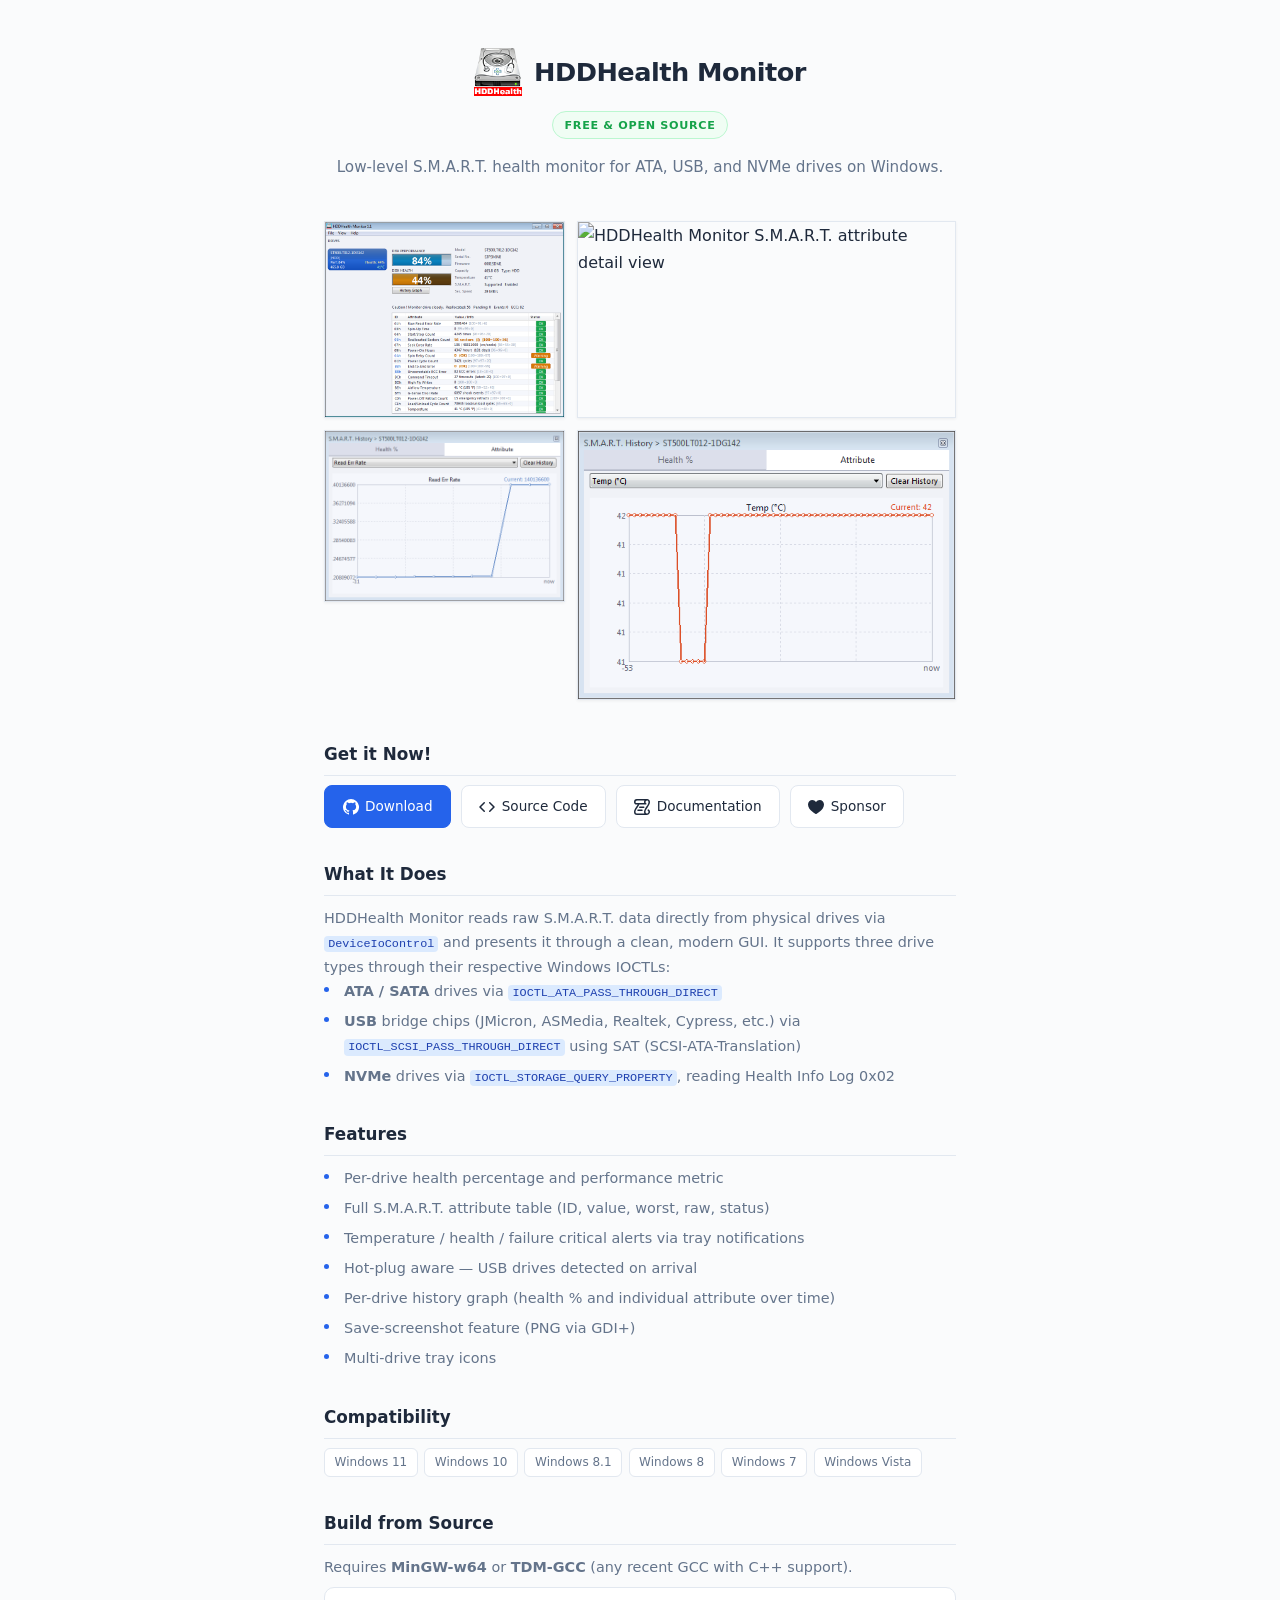
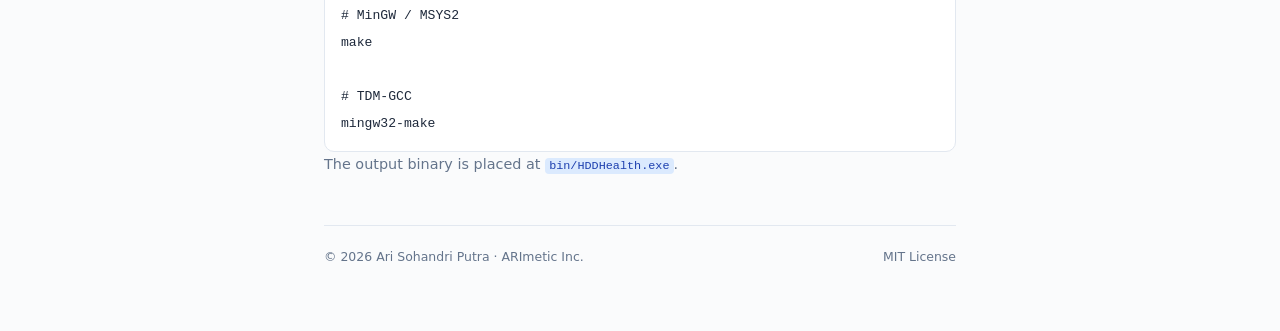
==== commit 8188d768: "Update index.html" ====
--- a/index.html
+++ b/index.html
@@ -320,7 +320,7 @@
     </header>
 
     <figure class="screenshots" aria-label="Application screenshots">
-      <img src="mainwindow.PNG" alt="HDDHealth Monitor main window showing disk health overview" width="379" height="auto" loading="lazy">
+      <img src="mainwindow.png" alt="HDDHealth Monitor main window showing disk health overview" width="379" height="auto" loading="lazy">
       <img src="https://github.com/user-attachments/assets/5e2d8ec2-0d8b-438c-aec3-5ef92378cc50" alt="HDDHealth Monitor S.M.A.R.T. attribute detail view" width="379" height="auto" loading="lazy">
       <img src="historygraph.PNG" alt="S.M.A.R.T. History (Read Error rate)" width="379" height="auto" loading="lazy">
       <img src="temphistory.PNG" alt="S.M.A.R.T. History (Temperature rate)" width="379" height="auto" loading="lazy">
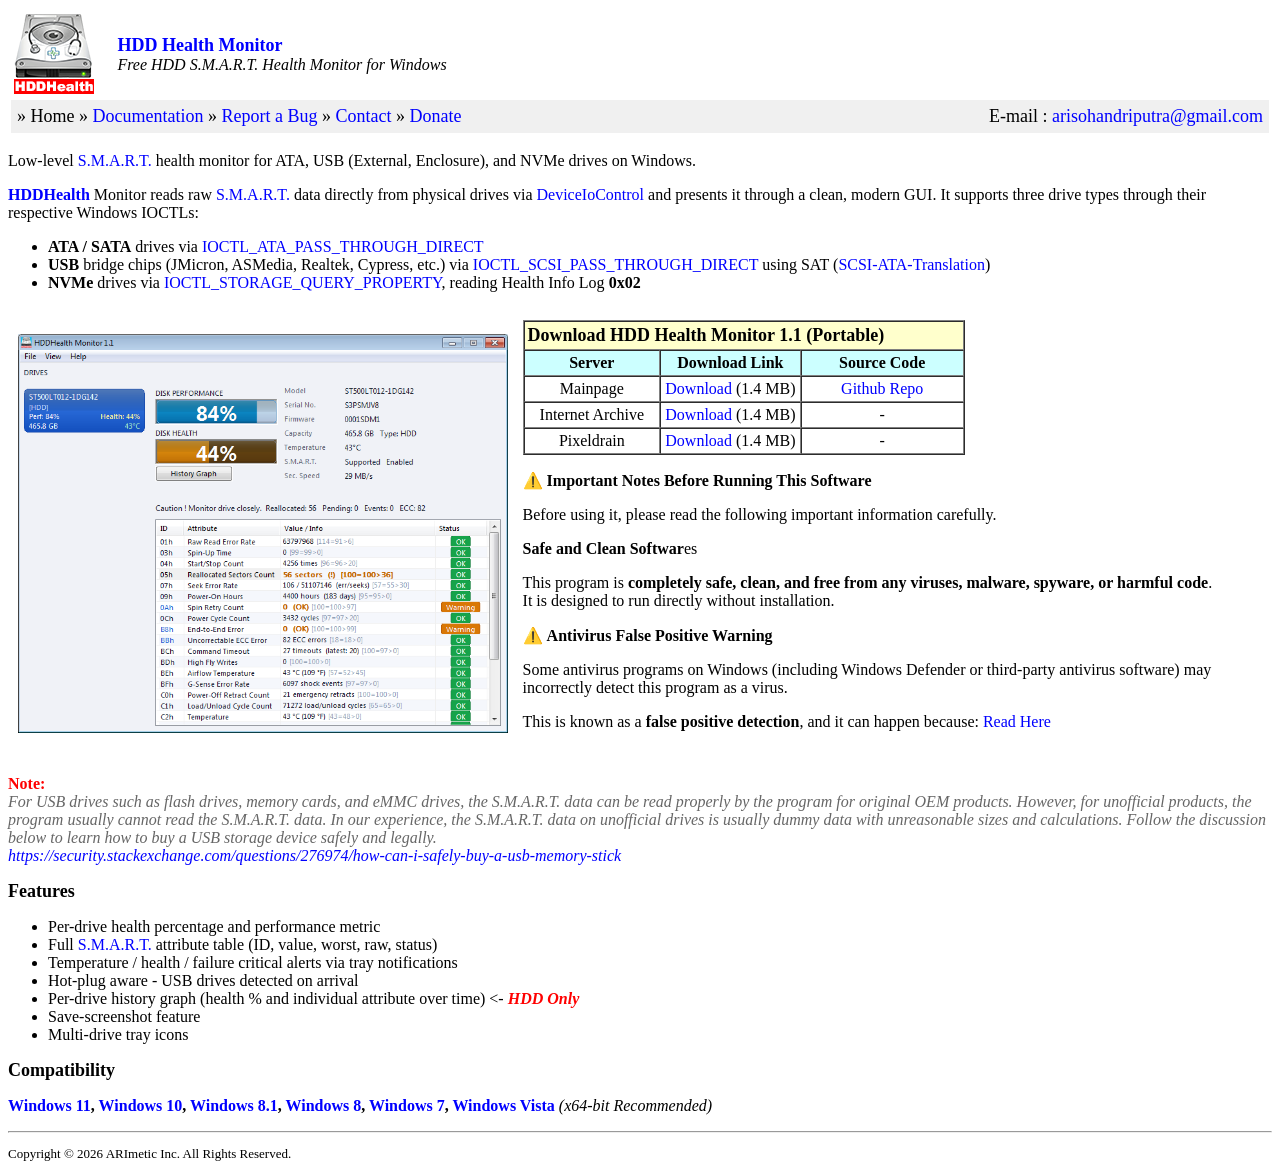
==== commit 5e55b1bd: "New Website Static" ====
--- a/index.html
+++ b/index.html
@@ -1,404 +1,169 @@
-<!DOCTYPE html>
-<html lang="en">
-<head>
-  <meta charset="UTF-8">
-  <meta name="viewport" content="width=device-width, initial-scale=1.0">
-  <title>Free Open-Source S.M.A.R.T. Health Monitor for Windows - HDDHealth Monitor</title>
-  <meta name="title" content="Free Open-Source S.M.A.R.T. Health Monitor for Windows - HDDHealth Monitor">
-  <meta name="description" content="100% free Windows utility that reads raw S.M.A.R.T. data from ATA, USB, and NVMe drives. Monitor disk health, temperature, and performance with a clean modern GUI. Open source under MIT license.">
-  <meta name="keywords" content="S.M.A.R.T, HDD health, SSD health, NVMe monitor, disk health, Windows utility, open source, FOSS, hard drive monitor, health percentage, temperature monitoring, Windows 11, Windows 10, free disk utility">
-  <meta name="author" content="Ari Sohandri Putra">
-  <meta name="robots" content="index, follow">
-  <link rel="canonical" href="https://arisohandriputra.github.io/HDD-Health-Monitor/">
-  <meta property="og:type" content="website">
-  <meta property="og:url" content="https://arisohandriputra.github.io/HDD-Health-Monitor/">
-  <meta property="og:title" content="HDDHealth Monitor — Free Open-Source S.M.A.R.T. Health Monitor for Windows">
-  <meta property="og:description" content="100% free Windows utility that reads raw S.M.A.R.T. data from ATA, USB, and NVMe drives. Monitor disk health with a clean modern GUI.">
-  <meta property="og:image" content="https://hddmonitor.github.io/mainwindow.PNG">
-  <meta property="twitter:card" content="summary_large_image">
-  <meta property="twitter:url" content="https://arisohandriputra.github.io/HDD-Health-Monitor/">
-  <meta property="twitter:title" content="HDDHealth Monitor — Free Open-Source S.M.A.R.T. Health Monitor for Windows">
-  <meta property="twitter:description" content="100% free Windows utility that reads raw S.M.A.R.T. data from ATA, USB, and NVMe drives. Monitor disk health with a clean modern GUI.">
-  <meta property="twitter:image" content="https://hddmonitor.github.io/mainwindow.PNG">
-  <script type="application/ld+json">
-  {
-    "@context": "https://schema.org",
-    "@type": "SoftwareApplication",
-    "name": "HDDHealth Monitor",
-    "description": "Free open-source S.M.A.R.T. health monitor for ATA, USB, and NVMe drives on Windows.",
-    "applicationCategory": "UtilitiesApplication",
-    "operatingSystem": "Windows 11, Windows 10, Windows 8.1, Windows 8, Windows 7, Windows Vista",
-    "author": {
-      "@type": "Person",
-      "name": "Ari Sohandri Putra",
-      "url": "https://github.com/arisohandriputra"
-    },
-    "license": "https://opensource.org/licenses/MIT",
-    "isAccessibleForFree": true,
-    "offers": {
-      "@type": "Offer",
-      "price": "0",
-      "priceCurrency": "USD"
-    },
-    "programmingLanguage": "C++",
-    "screenshot": "https://hddmonitor.github.io/mainwindow.PNG"
-  }
-  </script>
-  <meta name="theme-color" content="#0f172a">
-  <meta name="google-site-verification" content="yOehE9_oovN5P3Z5tTopmRj2YrG6HJ6HdWbGESQ97T8" />
-  <link rel="icon" type="image/png" href="logo.png">
-
-  <style>
-    *, *::before, *::after { box-sizing: border-box; margin: 0; padding: 0; }
-
-    :root {
-      --bg:        #fafbfc;
-      --surface:   #ffffff;
-      --text:      #1e293b;
-      --text-soft: #64748b;
-      --accent:    #2563eb;
-      --accent-dim:#dbeafe;
-      --border:    #e2e8f0;
-      --green:     #16a34a;
-      --green-bg:  #f0fdf4;
-      --radius:    10px;
-      --max-w:     680px;
-      --font:      'Segoe UI', system-ui, -apple-system, BlinkMacSystemFont, sans-serif;
-      --mono:      'Cascadia Code', 'Fira Code', 'SF Mono', Consolas, monospace;
-    }
-
-    html { font-size: 16px; scroll-behavior: smooth; }
-
-    body {
-      font-family: var(--font);
-      background: var(--bg);
-      color: var(--text);
-      line-height: 1.7;
-      -webkit-font-smoothing: antialiased;
-    }
-
-    a {
-      color: var(--accent);
-      text-decoration: none;
-      transition: color .15s ease;
-    }
-    a:hover { color: #1d4ed8; }
-
-    img {
-      max-width: 100%;
-      height: auto;
-      display: block;
-    }
-
-    .page {
-      max-width: var(--max-w);
-      margin: 0 auto;
-      padding: 3rem 1.5rem 4rem;
-    }
-
-    header {
-      text-align: center;
-      margin-bottom: 2.5rem;
-    }
-
-    .logo-wrap {
-      display: flex;
-      align-items: center;
-      justify-content: center;
-      gap: .75rem;
-      margin-bottom: .85rem;
-    }
-
-    .logo-wrap img {
-      width: 48px;
-      height: 48px;
-     
-      flex-shrink: 0;
-    }
-
-    .logo-wrap h1 {
-      font-size: 1.6rem;
-      font-weight: 700;
-      letter-spacing: -.02em;
-      line-height: 1.2;
-      margin: 0;
-      text-align: left;
-    }
-
-    .badge {
-      display: inline-block;
-      font-size: .7rem;
-      font-weight: 600;
-      letter-spacing: .06em;
-      text-transform: uppercase;
-      color: var(--green);
-      background: var(--green-bg);
-      border: 1px solid #bbf7d0;
-      padding: .2rem .7rem;
-      border-radius: 999px;
-      margin-bottom: .85rem;
-    }
-
-    header .subtitle {
-      color: var(--text-soft);
-      font-size: .95rem;
-      margin-top: .15rem;
-    }
-
-    @media (max-width: 400px) {
-      .logo-wrap { gap: .55rem; }
-      .logo-wrap img { width: 38px; height: 38px; }
-      .logo-wrap h1 { font-size: 1.3rem; }
-    }
-
-    .screenshots {
-      display: grid;
-      grid-template-columns: 1fr 1fr;
-      gap: .75rem;
-      margin-bottom: 2.5rem;
-    }
-
-    .screenshots img {
-      border: 1px solid var(--border);
-      box-shadow: 0 1px 3px rgba(0,0,0,.06);
-    }
-
-    @media (max-width: 520px) {
-      .screenshots { grid-template-columns: 1fr; }
-    }
-
-    section { margin-bottom: 2rem; }
-
-    h2 {
-      font-size: 1.05rem;
-      font-weight: 600;
-      margin-bottom: .6rem;
-      padding-bottom: .4rem;
-      border-bottom: 1px solid var(--border);
-    }
-
-    p, li {
-      font-size: .9rem;
-      color: var(--text-soft);
-    }
-
-    ul {
-      list-style: none;
-      padding: 0;
-    }
-
-    ul li {
-      position: relative;
-      padding-left: 1.25rem;
-      margin-bottom: .35rem;
-    }
-
-    ul li::before {
-      content: '';
-      position: absolute;
-      left: 0;
-      top: .55em;
-      width: 5px;
-      height: 5px;
-      border-radius: 50%;
-      background: var(--accent);
-    }
-
-    code {
-      font-family: var(--mono);
-      font-size: .82em;
-      background: var(--accent-dim);
-      color: #1e40af;
-      padding: .1em .35em;
-      border-radius: 4px;
-    }
-
-    .compat-grid {
-      display: flex;
-      flex-wrap: wrap;
-      gap: .4rem;
-      margin-top: .5rem;
-    }
-
-    .compat-tag {
-      font-size: .75rem;
-      color: var(--text-soft);
-      background: var(--surface);
-      border: 1px solid var(--border);
-      padding: .2rem .6rem;
-      border-radius: 6px;
-    }
-
-    pre {
-      background: var(--surface);
-      border: 1px solid var(--border);
-      border-radius: var(--radius);
-      padding: .85rem 1rem;
-      overflow-x: auto;
-      margin-top: .5rem;
-    }
-
-    pre code {
-      background: none;
-      color: var(--text);
-      padding: 0;
-      font-size: .82rem;
-    }
-
-    .actions {
-      display: flex;
-      flex-wrap: wrap;
-      gap: .6rem;
-      margin-top: .5rem;
-    }
-
-    .btn {
-      display: inline-flex;
-      align-items: center;
-      gap: .4rem;
-      font-size: .85rem;
-      font-weight: 500;
-      padding: .55rem 1.1rem;
-      border-radius: 8px;
-      border: 1px solid var(--border);
-      transition: all .15s ease;
-    }
-
-    .btn-primary {
-      background: var(--accent);
-      color: #fff;
-      border-color: var(--accent);
-    }
-    .btn-primary:hover {
-      background: #1d4ed8;
-      border-color: #1d4ed8;
-      color: #fff;
-    }
-
-    .btn-ghost {
-      background: var(--surface);
-      color: var(--text);
-    }
-    .btn-ghost:hover {
-      border-color: #cbd5e1;
-      background: #f1f5f9;
-      color: var(--text);
-    }
-
-    .btn svg { width: 16px; height: 16px; fill: currentColor; }
-
-    footer {
-      margin-top: 3rem;
-      padding-top: 1.25rem;
-      border-top: 1px solid var(--border);
-      display: flex;
-      flex-wrap: wrap;
-      justify-content: space-between;
-      align-items: center;
-      gap: .5rem;
-      font-size: .78rem;
-      color: var(--text-soft);
-    }
-
-    footer a { color: var(--text-soft); }
-    footer a:hover { color: var(--accent); }
-
-   
-    .icon { display: inline-block; vertical-align: -3px; }
-  </style>
-</head>
-<body>
-  <main class="page">
-
-    <header>
-      <div class="logo-wrap">
-        <img src="logo.png" alt="HDDHealth Monitor icon" width="48" height="48">
-        <h1>HDDHealth Monitor</h1>
-      </div>
-      <span class="badge">Free &amp; Open Source</span>
-      <p class="subtitle">Low-level S.M.A.R.T. health monitor for ATA, USB, and NVMe drives on Windows.</p>
-    </header>
-
-    <figure class="screenshots" aria-label="Application screenshots">
-      <img src="mainwindow.png" alt="HDDHealth Monitor main window showing disk health overview" width="379" height="auto" loading="lazy">
-      <img src="https://github.com/user-attachments/assets/5e2d8ec2-0d8b-438c-aec3-5ef92378cc50" alt="HDDHealth Monitor S.M.A.R.T. attribute detail view" width="379" height="auto" loading="lazy">
-      <img src="historygraph.PNG" alt="S.M.A.R.T. History (Read Error rate)" width="379" height="auto" loading="lazy">
-      <img src="temphistory.PNG" alt="S.M.A.R.T. History (Temperature rate)" width="379" height="auto" loading="lazy">
-    </figure>
-
-    <section>
-      <h2>Get it Now!</h2>
-      <div class="actions">
-        <a class="btn btn-primary" href="https://github.com/arisohandriputra/HDD-Health-Monitor/releases" aria-label="Download latest release">
-          <svg viewBox="0 0 16 16" class="icon"><path d="M8 0a8 8 0 0 0-2.53 15.59c.4.07.55-.17.55-.38 0-.19-.01-.82-.01-1.49-2.01.37-2.53-.49-2.69-.94-.09-.23-.48-.94-.82-1.13-.28-.15-.68-.52-.01-.53.63-.01 1.08.58 1.23.82.72 1.21 1.87.87 2.33.66.07-.52.28-.87.51-1.07-1.78-.2-3.64-.89-3.64-3.95 0-.87.31-1.59.82-2.15-.08-.2-.36-1.02.08-2.12 0 0 .67-.21 2.2.82a7.6 7.6 0 0 1 4 0c1.53-1.04 2.2-.82 2.2-.82.44 1.1.16 1.92.08 2.12.51.56.82 1.27.82 2.15 0 3.07-1.87 3.75-3.65 3.95.29.25.54.73.54 1.48 0 1.07-.01 1.93-.01 2.2 0 .21.15.46.55.38A8 8 0 0 0 8 0z"/></svg>
-          Download
-        </a>
-        <a class="btn btn-ghost" href="https://github.com/arisohandriputra/HDD-Health-Monitor" aria-label="View source code on GitHub">
-          <svg xmlns="http://www.w3.org/2000/svg" viewBox="0 0 16 16" width="16" height="16"><path d="m11.28 3.22 4.25 4.25a.75.75 0 0 1 0 1.06l-4.25 4.25a.749.749 0 0 1-1.275-.326.749.749 0 0 1 .215-.734L13.94 8l-3.72-3.72a.749.749 0 0 1 .326-1.275.749.749 0 0 1 .734.215Zm-6.56 0a.751.751 0 0 1 1.042.018.751.751 0 0 1 .018 1.042L2.06 8l3.72 3.72a.749.749 0 0 1-.326 1.275.749.749 0 0 1-.734-.215L.47 8.53a.75.75 0 0 1 0-1.06Z"></path></svg>
-          Source Code
-        </a>
-        <a class="btn btn-ghost" href="https://github.com/arisohandriputra/HDD-Health-Monitor/releases/download/1.1/Documentation.pdf" aria-label="Download PDF Documentation">
-          <svg xmlns="http://www.w3.org/2000/svg" viewBox="0 0 16 16" width="16" height="16"><path d="M5 8.25a.75.75 0 0 1 .75-.75h4a.75.75 0 0 1 0 1.5h-4A.75.75 0 0 1 5 8.25ZM4 10.5A.75.75 0 0 0 4 12h4a.75.75 0 0 0 0-1.5H4Z"></path><path d="M13-.005c1.654 0 3 1.328 3 3 0 .982-.338 1.933-.783 2.818-.443.879-1.028 1.758-1.582 2.588l-.011.017c-.568.853-1.104 1.659-1.501 2.446-.398.789-.623 1.494-.623 2.136a1.5 1.5 0 1 0 2.333-1.248.75.75 0 0 1 .834-1.246A3 3 0 0 1 13 16H3a3 3 0 0 1-3-3c0-1.582.891-3.135 1.777-4.506.209-.322.418-.637.623-.946.473-.709.923-1.386 1.287-2.048H2.51c-.576 0-1.381-.133-1.907-.783A2.68 2.68 0 0 1 0 2.995a3 3 0 0 1 3-3Zm0 1.5a1.5 1.5 0 0 0-1.5 1.5c0 .476.223.834.667 1.132A.75.75 0 0 1 11.75 5.5H5.368c-.467 1.003-1.141 2.015-1.773 2.963-.192.289-.381.571-.558.845C2.13 10.711 1.5 11.916 1.5 13A1.5 1.5 0 0 0 3 14.5h7.401A2.989 2.989 0 0 1 10 13c0-.979.338-1.928.784-2.812.441-.874 1.023-1.748 1.575-2.576l.017-.026c.568-.853 1.103-1.658 1.501-2.448.398-.79.623-1.497.623-2.143 0-.838-.669-1.5-1.5-1.5Zm-10 0a1.5 1.5 0 0 0-1.5 1.5c0 .321.1.569.27.778.097.12.325.227.74.227h7.674A2.737 2.737 0 0 1 10 2.995c0-.546.146-1.059.401-1.5Z"></path></svg>
-          Documentation
-        </a>
-        <a class="btn btn-ghost" href="https://github.com/sponsors/arisohandriputra/" aria-label="Sponsor the author on GitHub">
-          <svg xmlns="http://www.w3.org/2000/svg" viewBox="0 0 16 16" width="16" height="16"><path d="M7.655 14.916v-.001h-.002l-.006-.003-.018-.01a22.066 22.066 0 0 1-3.744-2.584C2.045 10.731 0 8.35 0 5.5 0 2.836 2.086 1 4.25 1 5.797 1 7.153 1.802 8 3.02 8.847 1.802 10.203 1 11.75 1 13.914 1 16 2.836 16 5.5c0 2.85-2.044 5.231-3.886 6.818a22.094 22.094 0 0 1-3.433 2.414 7.152 7.152 0 0 1-.31.17l-.018.01-.008.004a.75.75 0 0 1-.69 0Z"></path></svg>
-          Sponsor 
-        </a>
-      </div>
-    </section>
-
-    <section>
-      <h2>What It Does</h2>
-      <p>HDDHealth Monitor reads raw S.M.A.R.T. data directly from physical drives via <code>DeviceIoControl</code> and presents it through a clean, modern GUI. It supports three drive types through their respective Windows IOCTLs:</p>
-      <ul>
-        <li><strong>ATA / SATA</strong> drives via <code>IOCTL_ATA_PASS_THROUGH_DIRECT</code></li>
-        <li><strong>USB</strong> bridge chips (JMicron, ASMedia, Realtek, Cypress, etc.) via <code>IOCTL_SCSI_PASS_THROUGH_DIRECT</code> using SAT (SCSI-ATA-Translation)</li>
-        <li><strong>NVMe</strong> drives via <code>IOCTL_STORAGE_QUERY_PROPERTY</code>, reading Health Info Log 0x02</li>
-      </ul>
-    </section>
-
-    <section>
-      <h2>Features</h2>
-      <ul>
-        <li>Per-drive health percentage and performance metric</li>
-        <li>Full S.M.A.R.T. attribute table (ID, value, worst, raw, status)</li>
-        <li>Temperature / health / failure critical alerts via tray notifications</li>
-        <li>Hot-plug aware — USB drives detected on arrival</li>
-        <li>Per-drive history graph (health % and individual attribute over time)</li>
-        <li>Save-screenshot feature (PNG via GDI+)</li>
-        <li>Multi-drive tray icons</li>
-      </ul>
-    </section>
-
-    <section>
-      <h2>Compatibility</h2>
-      <div class="compat-grid">
-        <span class="compat-tag">Windows 11</span>
-        <span class="compat-tag">Windows 10</span>
-        <span class="compat-tag">Windows 8.1</span>
-        <span class="compat-tag">Windows 8</span>
-        <span class="compat-tag">Windows 7</span>
-        <span class="compat-tag">Windows Vista</span>
-      </div>
-    </section>
-
-    <section>
-      <h2>Build from Source</h2>
-      <p>Requires <strong>MinGW-w64</strong> or <strong>TDM-GCC</strong> (any recent GCC with C++ support).</p>
-      <pre><code># MinGW / MSYS2
-make
-
-# TDM-GCC
-mingw32-make</code></pre>
-      <p>The output binary is placed at <code>bin/HDDHealth.exe</code>.</p>
-    </section>
-
-    <footer>
-      <span>&copy; 2026 <a href="https://github.com/arisohandriputra">Ari Sohandri Putra</a> &middot; ARImetic Inc.</span>
-      <span><a href="https://opensource.org/licenses/MIT">MIT License</a></span>
-    </footer>
-
-  </main>
-</body>
-</html>
+<!DOCTYPE HTML PUBLIC "-//W3C//DTD HTML 4.01 Transitional//EN" "http://www.w3.org/TR/html4/loose.dtd">
+<html>
+<head>
+<meta http-equiv="Content-Type" content="text/html; charset=utf-8">
+<meta name="description" content="HDD Health Monitor is a free portable Windows utility that reads raw S.M.A.R.T. data from ATA, SATA, NVMe, and USB drives to monitor health, temperature, and predict drive failure in real time.">
+<meta name="keywords" content="HDD health monitor, SMART monitor Windows, free hard drive health tool, NVMe health monitor, SSD health check, disk health Windows, SMART attributes, hard drive failure warning, free disk utility, portable HDD tool, ATA SMART, USB drive health, HDDHealth">
+<meta name="author" content="Ari Sohandri Putra, ARImetic Inc.">
+<meta name="robots" content="index, follow">
+<meta name="revisit-after" content="7 days">
+<meta name="language" content="English">
+<link rel="canonical" href="https://hddmonitor.github.io/">
+<!-- Open Graph -->
+<meta property="og:type" content="website">
+<meta property="og:title" content="Free HDD S.M.A.R.T. Health Monitor for Windows - HDD Health Monitor">
+<meta property="og:description" content="Free portable Windows tool to monitor HDD, SSD, NVMe and USB drive health via S.M.A.R.T. Real-time tray alerts, history graph, no install needed.">
+<meta property="og:image" content="img/logo.png">
+<meta property="og:url" content="https://hddmonitor.github.io/">
+<meta property="og:site_name" content="HDD Health Monitor">
+<!-- Twitter Card -->
+<meta name="twitter:card" content="summary">
+<meta name="twitter:title" content="Free HDD S.M.A.R.T. Health Monitor for Windows - HDD Health Monitor">
+<meta name="twitter:description" content="Free portable Windows tool to monitor HDD, SSD, NVMe and USB drive health via S.M.A.R.T. Real-time tray alerts, history graph, no install needed.">
+<meta name="twitter:image" content="img/logo.png">
+<!-- Favicon -->
+<link rel="icon" type="image/png" href="img/logo.png">
+<link rel="shortcut icon" type="image/png" href="img/logo.png">
+<link rel="apple-touch-icon" href="img/logo.png">
+<script type="application/ld+json">
+{
+  "@context": "https://schema.org",
+  "@type": "SoftwareApplication",
+  "name": "HDD Health Monitor",
+  "operatingSystem": "Windows",
+  "applicationCategory": "UtilitiesApplication",
+  "offers": { "@type": "Offer", "price": "0", "priceCurrency": "USD" },
+  "author": { "@type": "Person", "name": "Ari Sohandri Putra" },
+  "description": "Free portable Windows utility that reads raw S.M.A.R.T. data from ATA, SATA, NVMe, and USB drives to monitor health, temperature, and failure risk in real time.",
+  "url": "https://hddmonitor.github.io/",
+  "image": "https://hddmonitor.github.io/img/logo.png",
+  "softwareVersion": "1.1",
+  "downloadUrl": "https://hddmonitor.github.io/files/HDDHealthMonitor.exe",
+  "license": "https://opensource.org/licenses/MIT"
+}
+</script>
+<title>Free HDD S.M.A.R.T. Health Monitor for Windows - HDD Health Monitor</title>
+<style type="text/css">
+<!--
+.style1 {
+	font-size: large;
+	font-weight: bold;
+}
+a:link {
+	color: #0000FF;
+	text-decoration: none;
+}
+a:visited {
+	text-decoration: none;
+	color: #0000FF;
+}
+a:hover {
+	text-decoration: underline;
+	color: #0000FF;
+}
+a:active {
+	text-decoration: none;
+	color: #0000FF;
+}
+.style2 {color: #FF3300}
+.style3 {font-size: large}
+.style4 {font-weight: bold}
+.style5 {
+	color: #FF0000;
+	font-style: italic;
+	font-weight: bold;
+}
+.style6 {
+	color: #FF0000;
+	font-weight: bold;
+}
+.style7 {
+	color: #666666;
+	font-style: italic;
+}
+.style8 {color: #666666}
+.style12 {font-size: small}
+-->
+</style>
+</head>
+
+<body>
+<table width="100%" border="0" cellpadding="3" cellspacing="3">
+  <tr>
+    <td width="8%"><a href="/"><img src="img/logo.png" width="80" height="80" border="0"></a></td>
+    <td width="92%"><span class="style1"><a href="/">HDD Health Monitor </a></span><br>
+    <em>Free HDD S.M.A.R.T. Health Monitor for Windows</em></td>
+  </tr>
+  <tr>
+    <td colspan="2" bgcolor="#F0F0F0"><table width="100%" border="0">
+      <tr>
+        <td width="59%" scope="col"><div align="left"><span class="style3">» Home » <a href="docs.html">Documentation</a> » <a href="reportbug.html">Report a Bug</a> » <a href="contact.html">Contact </a>»<a href="https://github.com/sponsors/arisohandriputra/" target="_blank" class="style3"> Donate</a></span> </div></td>
+        <td width="41%" align="right" scope="col"><span class="style3">E-mail : <a href="mailto:arisohandriputra@gmail.com">arisohandriputra@gmail.com</a> </span></td>
+      </tr>
+    </table></td>
+  </tr>
+</table>
+<p>Low-level <a href="https://en.wikipedia.org/wiki/Self-Monitoring,_Analysis_and_Reporting_Technology" target="_blank">S.M.A.R.T.</a> health monitor for ATA, USB (External, Enclosure), and NVMe drives on Windows.</p>
+<p><a href="/"><strong>HDDHealth</strong></a> Monitor reads raw <a href="https://en.wikipedia.org/wiki/Self-Monitoring,_Analysis_and_Reporting_Technology" target="_blank">S.M.A.R.T.</a> data directly from physical drives via <a href="https://learn.microsoft.com/en-us/windows/win32/api/ioapiset/nf-ioapiset-deviceiocontrol" target="_blank">DeviceIoControl </a>and presents it through a clean, modern GUI. It supports three drive types through their respective Windows IOCTLs:</p>
+<ul>
+  <li><strong>ATA / SATA</strong> drives via <span class="style2"><a href="https://learn.microsoft.com/en-us/windows-hardware/drivers/ddi/ntddscsi/ni-ntddscsi-ioctl_ata_pass_through_direct" target="_blank">IOCTL_ATA_PASS_THROUGH_DIRECT</a></span></li>
+  <li><strong>USB</strong> bridge chips (JMicron, ASMedia, Realtek, Cypress, etc.) via <span class="style2"><a href="https://learn.microsoft.com/en-us/windows-hardware/drivers/ddi/ntddscsi/ni-ntddscsi-ioctl_scsi_pass_through_direct" target="_blank">IOCTL_SCSI_PASS_THROUGH_DIRECT</a></span> using SAT (<a href="https://www.t10.org/ftp/t10/document.04/04-196r0.pdf" target="_blank">SCSI-ATA-Translation</a>)</li>
+  <li><strong>NVMe</strong> drives via <span class="style2"><a href="https://learn.microsoft.com/en-us/windows/win32/api/winioctl/ni-winioctl-ioctl_storage_query_property" target="_blank">IOCTL_STORAGE_QUERY_PROPERTY</a></span>, reading Health Info Log <strong>0x02</strong></li>
+</ul>
+<table width="100%" border="0" cellpadding="5" cellspacing="5">
+  <tr>
+    <td width="40%" valign="top"><p><img src="img/overview.PNG" width="100%"></p></td>
+    <td width="60%" valign="middle"><table width="442" border="1" cellpadding="3" cellspacing="0">
+      <tr>
+        <td colspan="3" bgcolor="#FFFFCC"><span class="style3"><strong>Download HDD Health Monitor 1.1 (Portable) </strong></span></td>
+      </tr>
+      <tr>
+        <td width="31%" align="center" bgcolor="#CCFFFF"><strong>Server</strong></td>
+        <td width="32%" align="center" bgcolor="#CCFFFF"><strong>Download Link </strong></td>
+        <td width="37%" align="center" bgcolor="#CCFFFF"><strong>Source Code </strong></td>
+      </tr>
+      <tr>
+        <td align="center">Mainpage</td>
+        <td align="center"><a href="files/HDDHealthMonitor.exe">Download </a>(1.4 MB) </td>
+        <td align="center"><a href="https://github.com/arisohandriputra/HDD-Health-Monitor" target="_blank">Github Repo </a></td>
+      </tr>
+      <tr>
+        <td align="center">Internet Archive </td>
+        <td align="center"><a href="https://archive.org/download/hddhealth-monitor/HDDHealthMonitor.exe">Download </a>(1.4 MB) </td>
+        <td align="center">-</td>
+      </tr>
+      <tr>
+        <td align="center">Pixeldrain</td>
+        <td align="center"><a href="https://pixeldrain.com/u/AWNb287r" target="_blank">Download </a>(1.4 MB) </td>
+        <td align="center">-</td>
+      </tr>
+    </table>
+    <p>⚠️ <strong>Important Notes Before Running This Software</strong></p>
+    <p>Before using it, please read the following important information carefully.</p>
+    <p><strong> Safe and Clean Softwar</strong>es</p>
+    <p>This program is <strong data-start="453" data-end="541">completely safe, clean, and free from any viruses, malware, spyware, or harmful code</strong>.<br data-start="542" data-end="545">
+It is designed to run directly without installation.</p>
+    <p>⚠️ <strong>Antivirus False Positive Warning</strong></p>
+    <p>Some antivirus programs on Windows (including Windows Defender or third-party antivirus software) may incorrectly detect this program as a virus.</p>
+    <p>This is known as a <strong data-start="810" data-end="838">false positive detection</strong>, and it can happen because: <a href="notes230626.html">Read Here</a> </p>    </td>
+  </tr>
+</table>
+<p><span class="style6">Note:</span><br>
+  <span class="style7">For USB drives such as flash drives, memory cards, and eMMC drives, the S.M.A.R.T. data can be read properly by the program for original OEM products. However, for unofficial products, the program usually cannot read the S.M.A.R.T. data. In our experience, the S.M.A.R.T. data on unofficial drives is usually dummy data with unreasonable sizes and calculations.</span> <em><span class="style8">Follow the discussion below to learn how to buy a USB storage device safely and legally.</span><br>
+  <a href="https://security.stackexchange.com/questions/276974/how-can-i-safely-buy-a-usb-memory-stick" target="_blank">https://security.stackexchange.com/questions/276974/how-can-i-safely-buy-a-usb-memory-stick</a></em></p>
+<h2 class="style3">Features</h2>
+<ul>
+  <li>Per-drive health percentage and performance metric</li>
+  <li>Full <a href="https://en.wikipedia.org/wiki/Self-Monitoring,_Analysis_and_Reporting_Technology" target="_blank">S.M.A.R.T.</a> attribute table (ID, value, worst, raw, status)</li>
+  <li>Temperature / health / failure critical alerts via tray notifications</li>
+  <li>Hot-plug aware - USB drives detected on arrival</li>
+  <li>Per-drive history graph (health % and individual attribute over time) &lt;- <span class="style5">HDD Only </span></li>
+  <li>Save-screenshot feature</li>
+  <li>Multi-drive tray icons</li>
+</ul>
+<h2 class="style3">Compatibility</h2>
+<p><span class="style4"><a href="https://en.wikipedia.org/wiki/Windows_11" target="_blank">Windows 11</a>, <a href="https://en.wikipedia.org/wiki/Windows_10" target="_blank">Windows 10</a>, <a href="https://en.wikipedia.org/wiki/Windows_8.1" target="_blank">Windows 8.1</a>, <a href="https://en.wikipedia.org/wiki/Windows_8" target="_blank">Windows 8</a>, <a href="https://en.wikipedia.org/wiki/Windows_7" target="_blank">Windows 7</a>, <a href="https://en.wikipedia.org/wiki/Windows_Vista" target="_blank">Windows Vista</a></span><em> (x64-bit Recommended) </em></p>
+<hr>
+<p class="style12">Copyright &copy; 2026 ARImetic Inc. All Rights Reserved.</p>
+</body>
+</html>
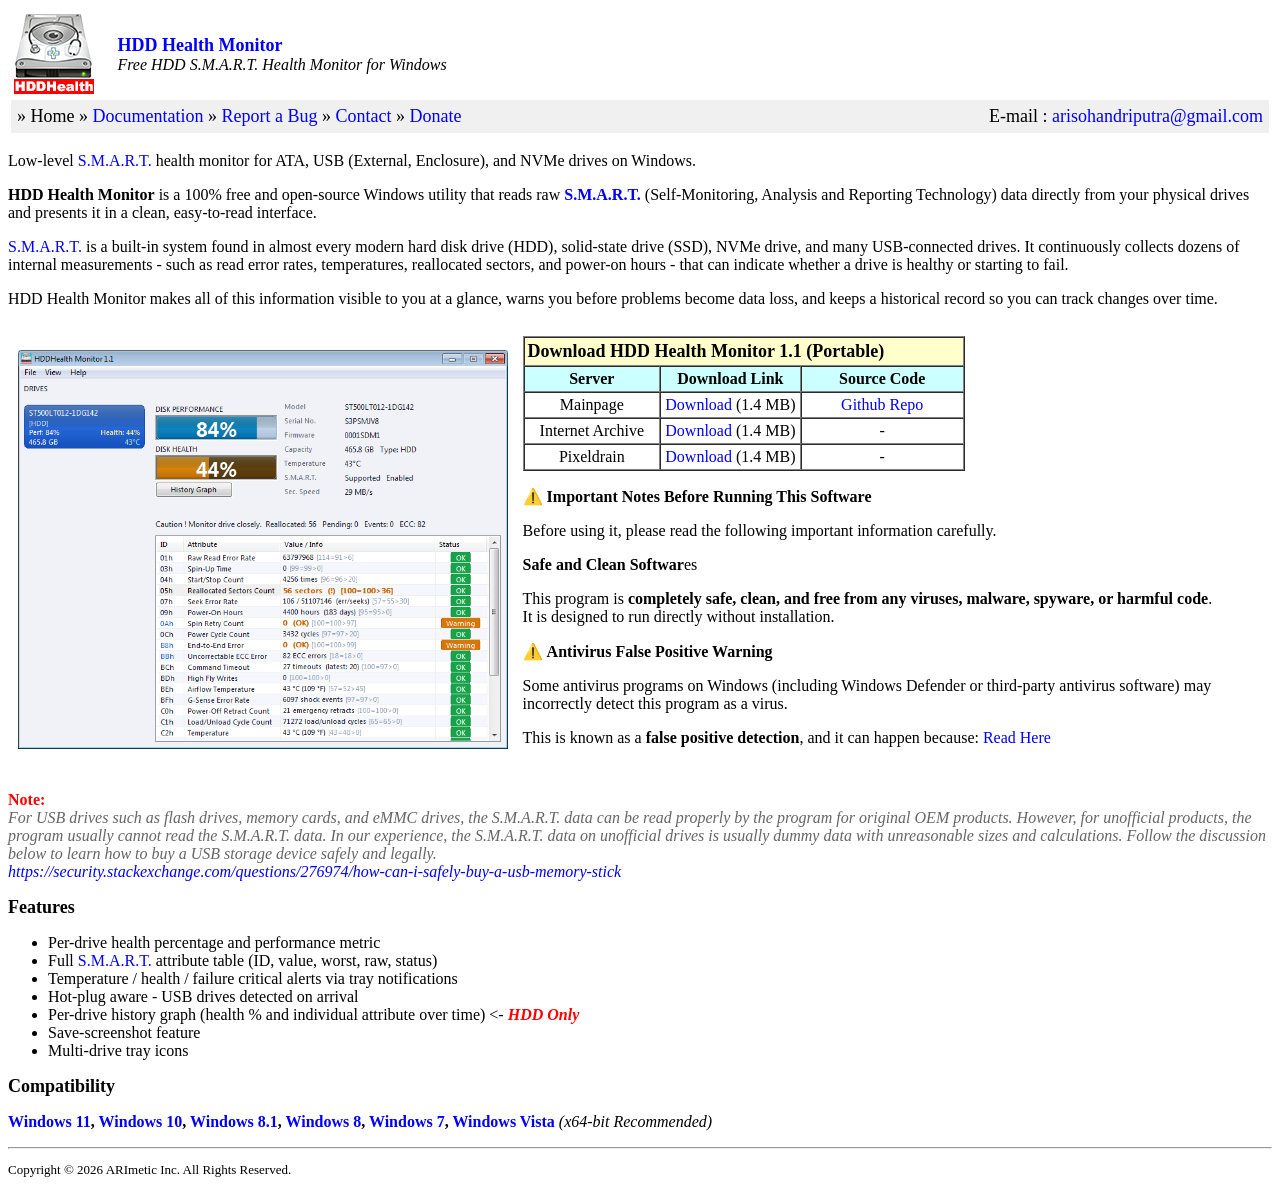
==== commit 4d7b22f4: "Change some desc" ====
--- a/index.html
+++ b/index.html
@@ -103,13 +103,16 @@
     </table></td>
   </tr>
 </table>
-<p>Low-level <a href="https://en.wikipedia.org/wiki/Self-Monitoring,_Analysis_and_Reporting_Technology" target="_blank">S.M.A.R.T.</a> health monitor for ATA, USB (External, Enclosure), and NVMe drives on Windows.</p>
-<p><a href="/"><strong>HDDHealth</strong></a> Monitor reads raw <a href="https://en.wikipedia.org/wiki/Self-Monitoring,_Analysis_and_Reporting_Technology" target="_blank">S.M.A.R.T.</a> data directly from physical drives via <a href="https://learn.microsoft.com/en-us/windows/win32/api/ioapiset/nf-ioapiset-deviceiocontrol" target="_blank">DeviceIoControl </a>and presents it through a clean, modern GUI. It supports three drive types through their respective Windows IOCTLs:</p>
-<ul>
-  <li><strong>ATA / SATA</strong> drives via <span class="style2"><a href="https://learn.microsoft.com/en-us/windows-hardware/drivers/ddi/ntddscsi/ni-ntddscsi-ioctl_ata_pass_through_direct" target="_blank">IOCTL_ATA_PASS_THROUGH_DIRECT</a></span></li>
-  <li><strong>USB</strong> bridge chips (JMicron, ASMedia, Realtek, Cypress, etc.) via <span class="style2"><a href="https://learn.microsoft.com/en-us/windows-hardware/drivers/ddi/ntddscsi/ni-ntddscsi-ioctl_scsi_pass_through_direct" target="_blank">IOCTL_SCSI_PASS_THROUGH_DIRECT</a></span> using SAT (<a href="https://www.t10.org/ftp/t10/document.04/04-196r0.pdf" target="_blank">SCSI-ATA-Translation</a>)</li>
-  <li><strong>NVMe</strong> drives via <span class="style2"><a href="https://learn.microsoft.com/en-us/windows/win32/api/winioctl/ni-winioctl-ioctl_storage_query_property" target="_blank">IOCTL_STORAGE_QUERY_PROPERTY</a></span>, reading Health Info Log <strong>0x02</strong></li>
-</ul>
+<p>Low-level <a href="docs.html#smart-attributes" target="_blank">S.M.A.R.T.</a> health monitor for ATA, USB (External, Enclosure), and NVMe drives on Windows.</p>
+<p><strong>HDD Health Monitor</strong> is a 100% free and open-source Windows utility that reads
+  raw <strong><a href="docs.html#smart-attributes">S.M.A.R.T.</a></strong> (Self-Monitoring, Analysis and Reporting Technology) data
+directly from your physical drives and presents it in a clean, easy-to-read interface. </p>
+<p> <a href="docs.html#smart-attributes">S.M.A.R.T.</a> is a built-in system found in almost every modern hard disk drive (HDD), solid-state
+  drive (SSD), NVMe drive, and many USB-connected drives. It continuously collects dozens of
+  internal measurements - such as read error rates, temperatures, reallocated sectors, and power-on
+  hours - that can indicate whether a drive is healthy or starting to fail. </p>
+<p> HDD Health Monitor makes all of this information visible to you at a glance, warns you before
+  problems become data loss, and keeps a historical record so you can track changes over time. </p>
 <table width="100%" border="0" cellpadding="5" cellspacing="5">
   <tr>
     <td width="40%" valign="top"><p><img src="img/overview.PNG" width="100%"></p></td>
